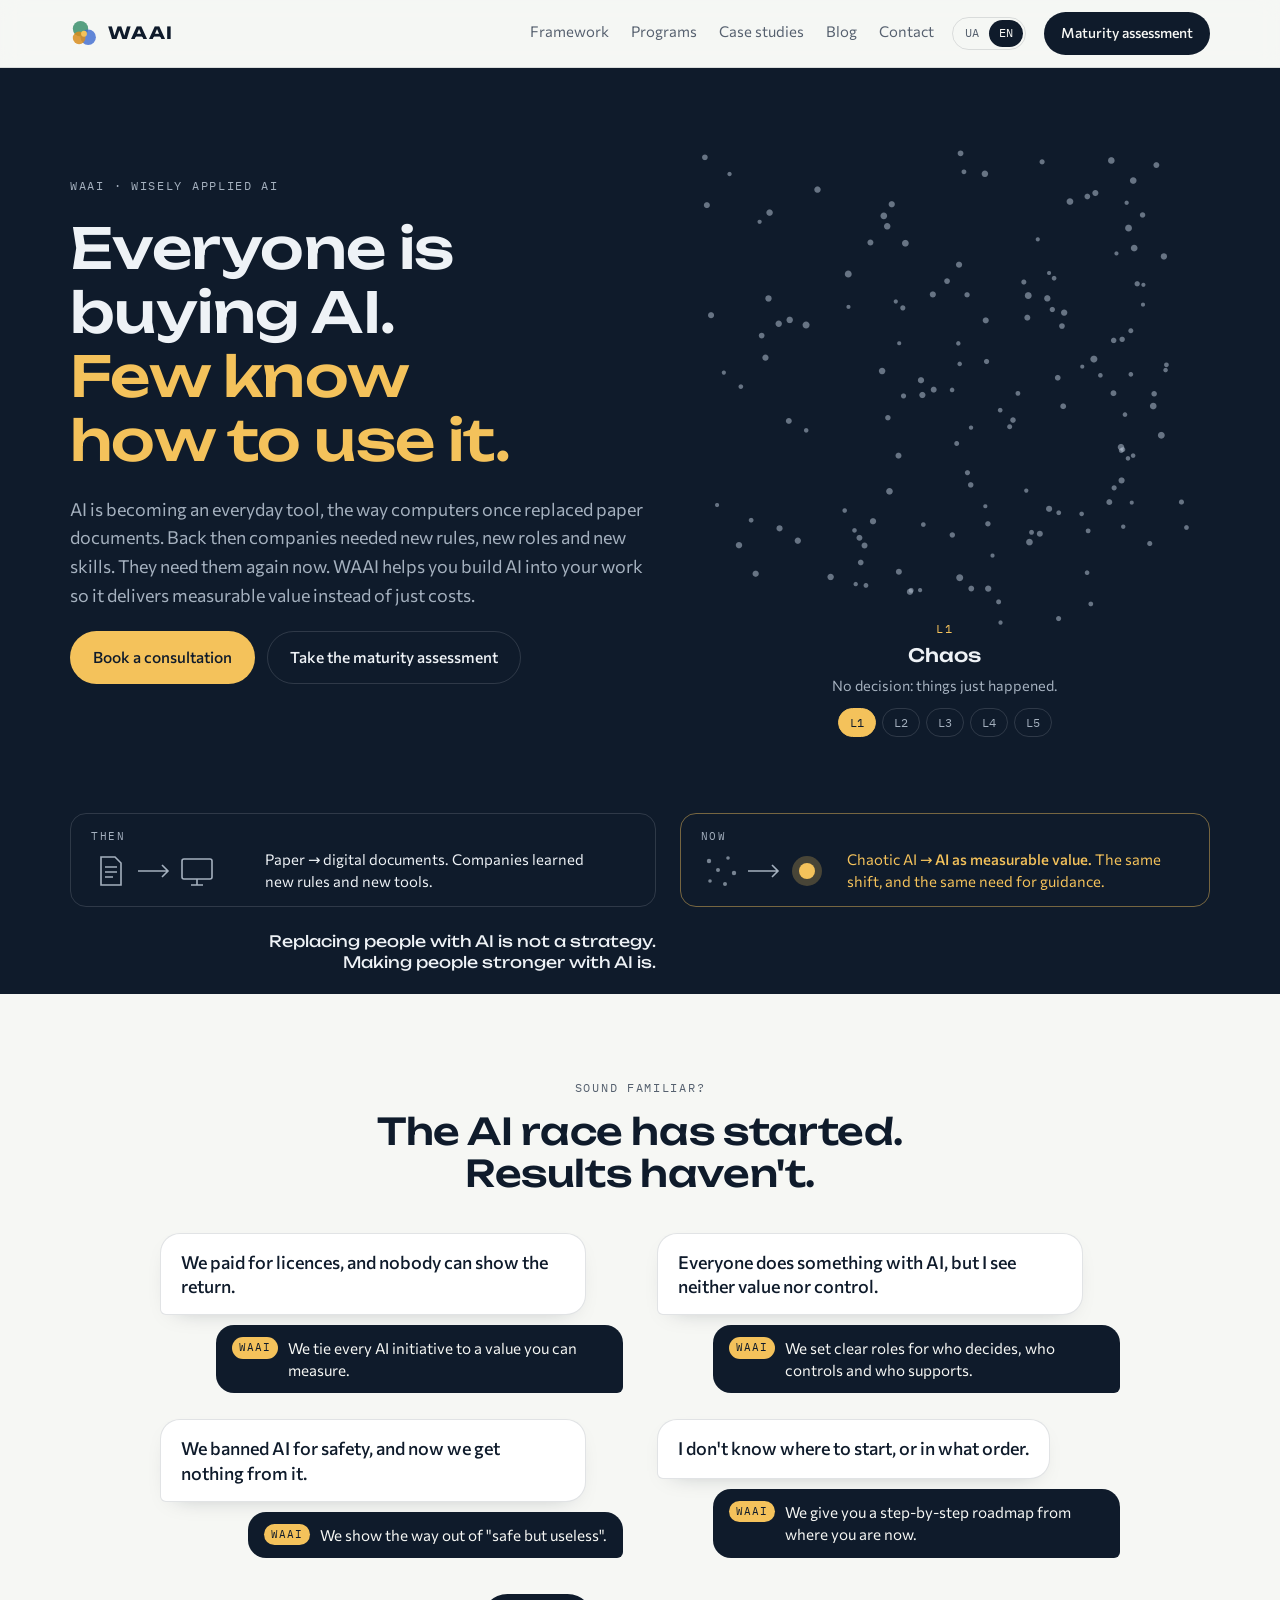
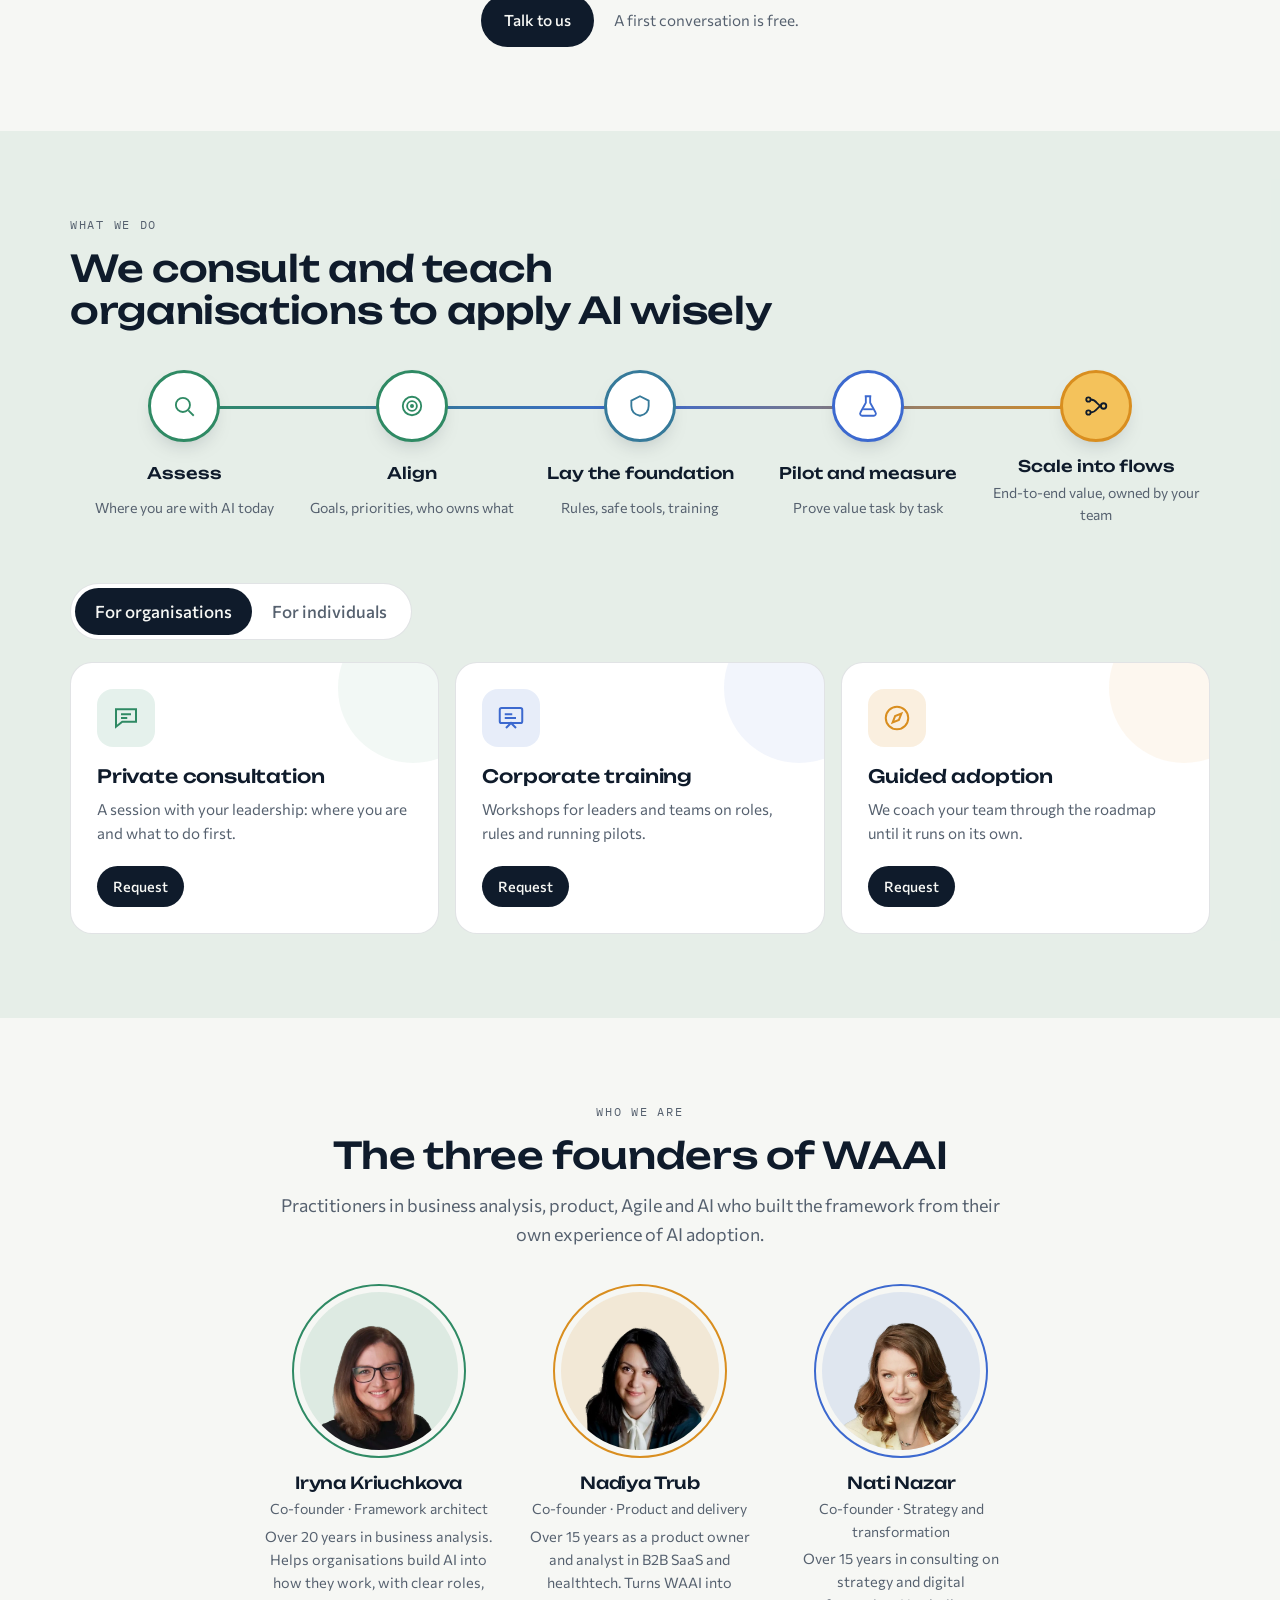
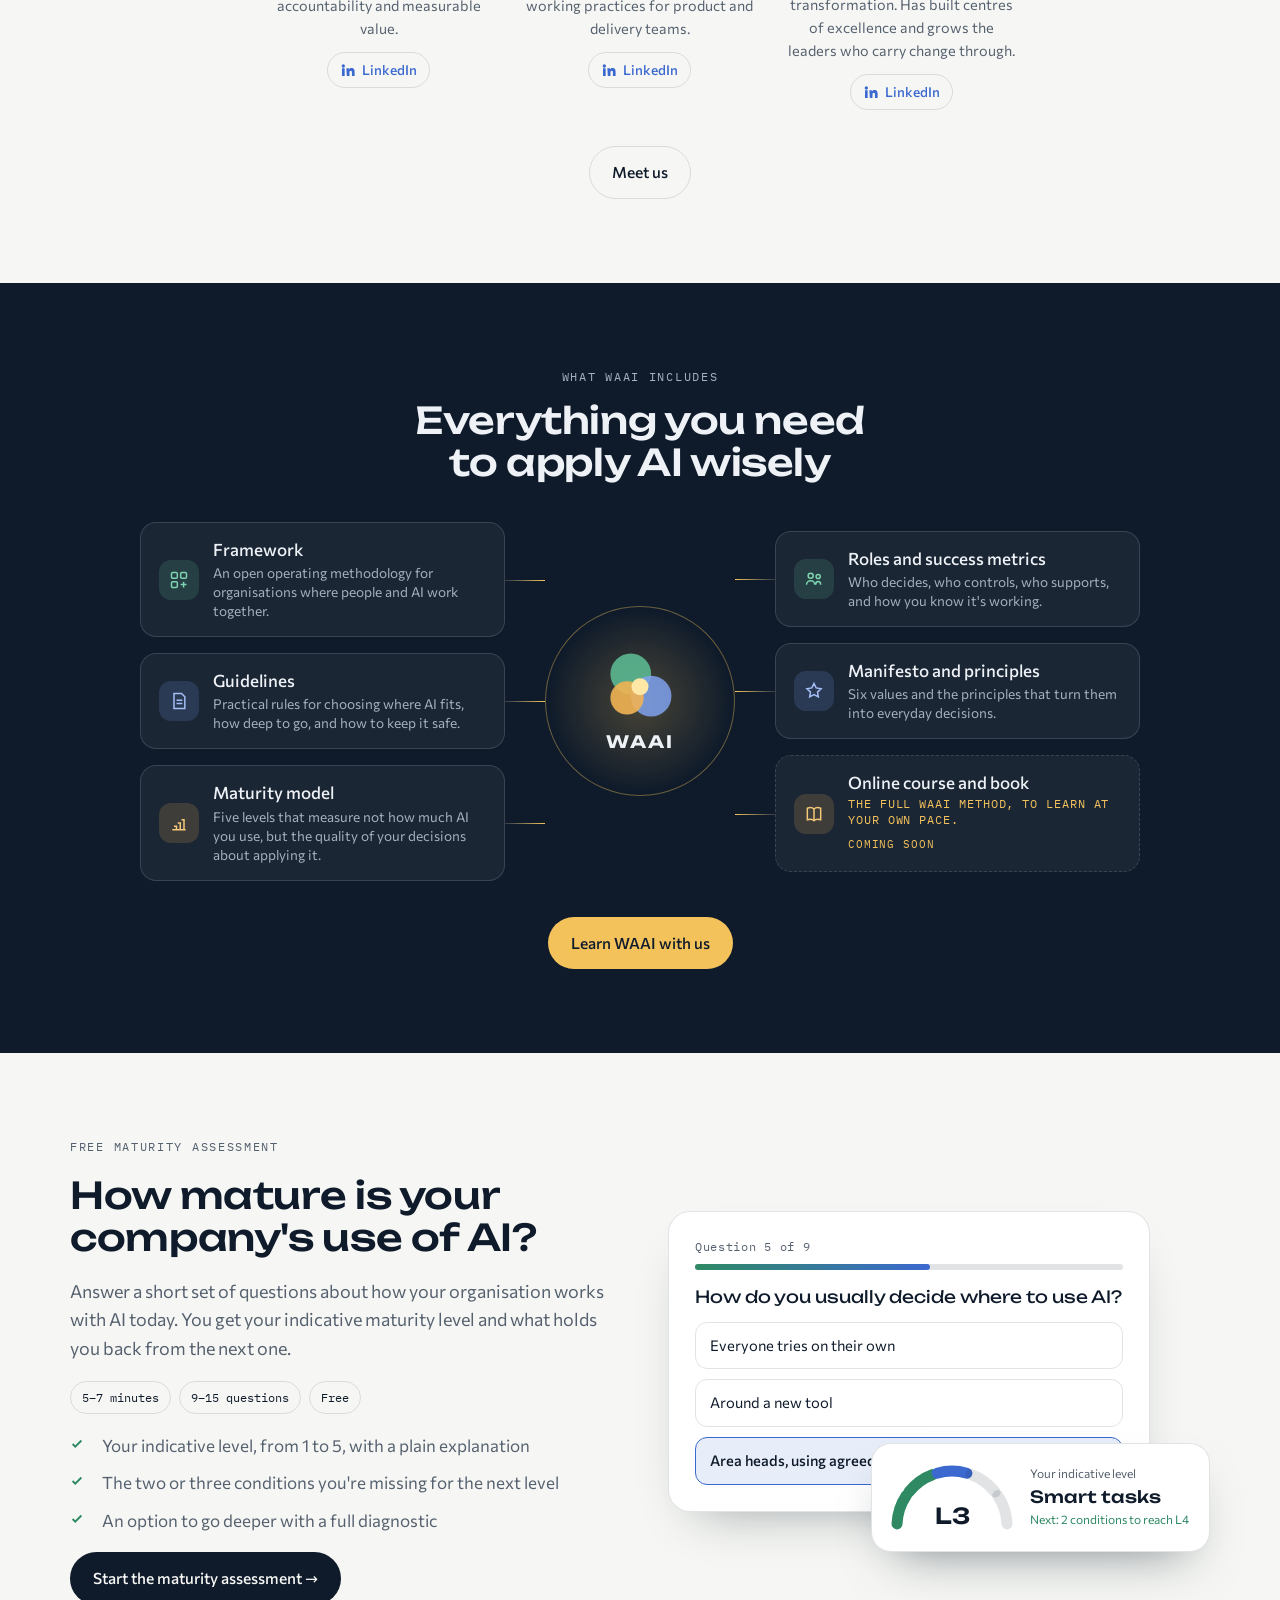
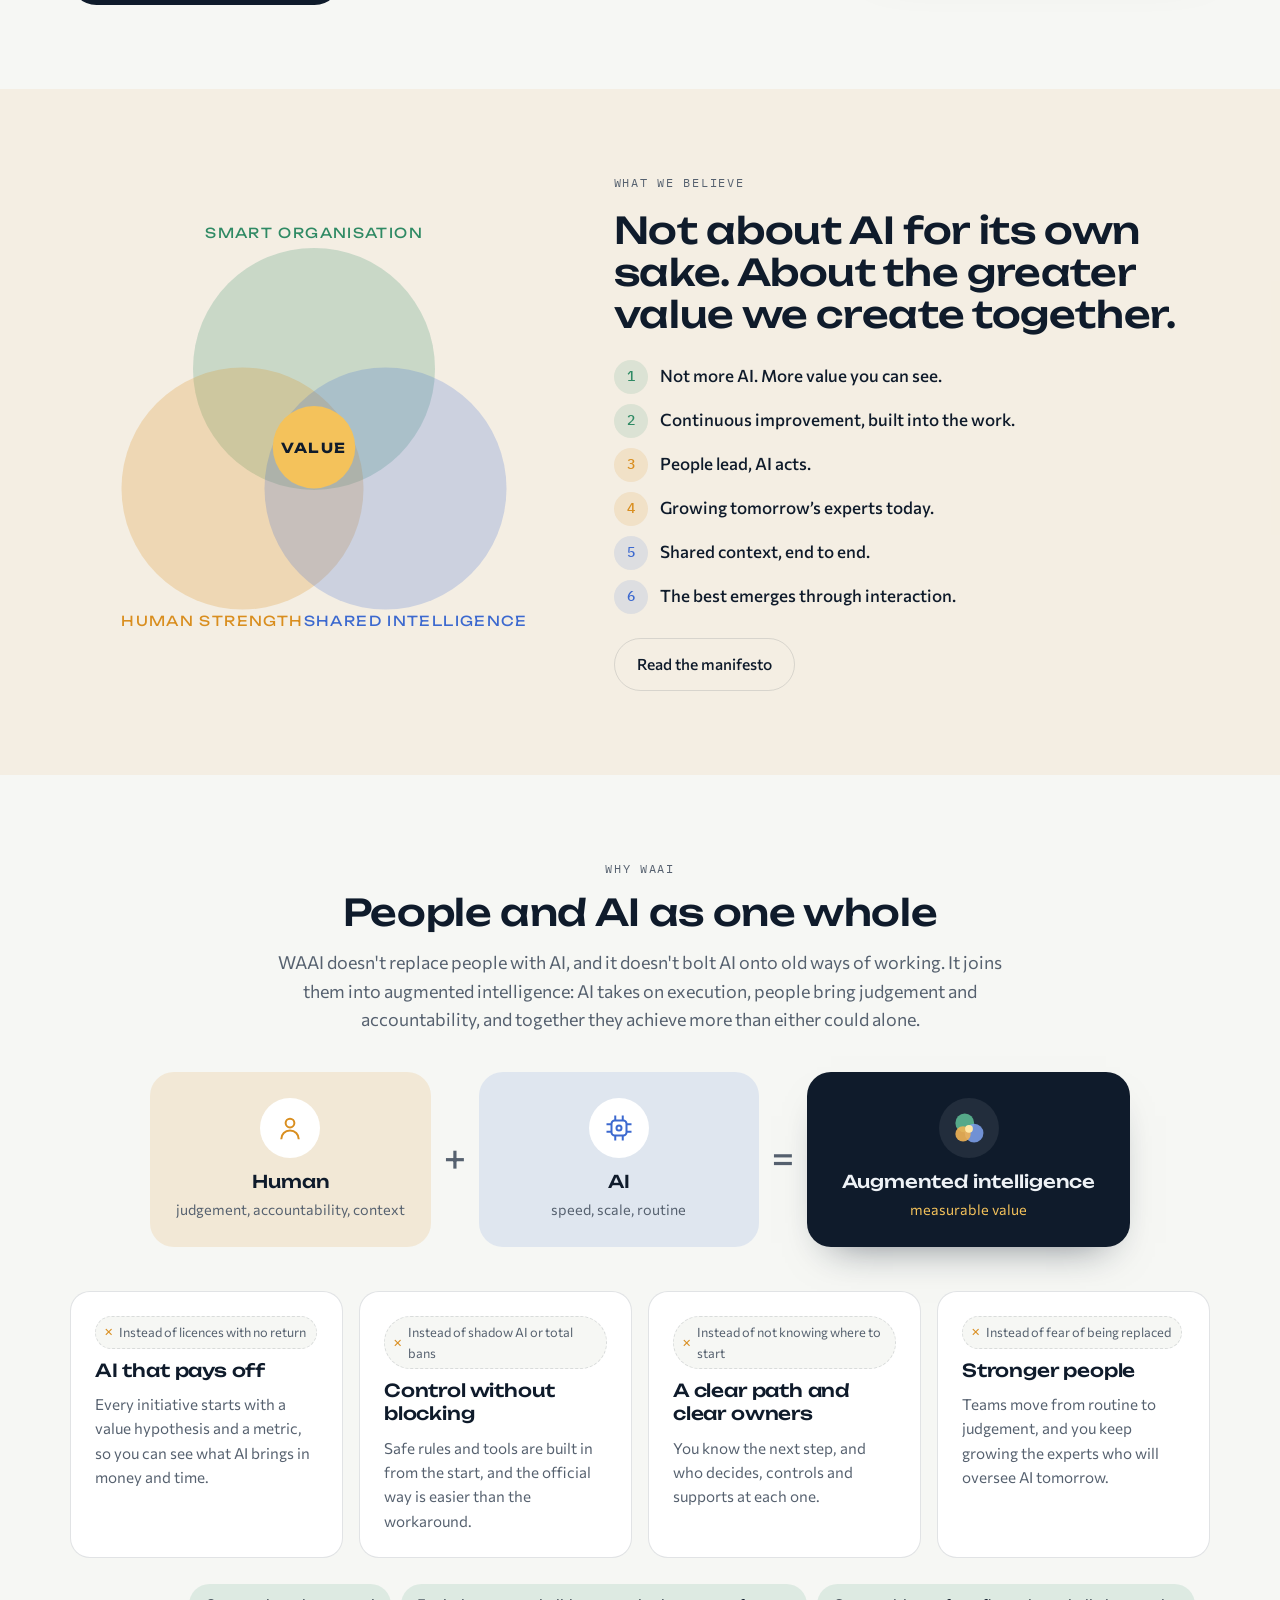
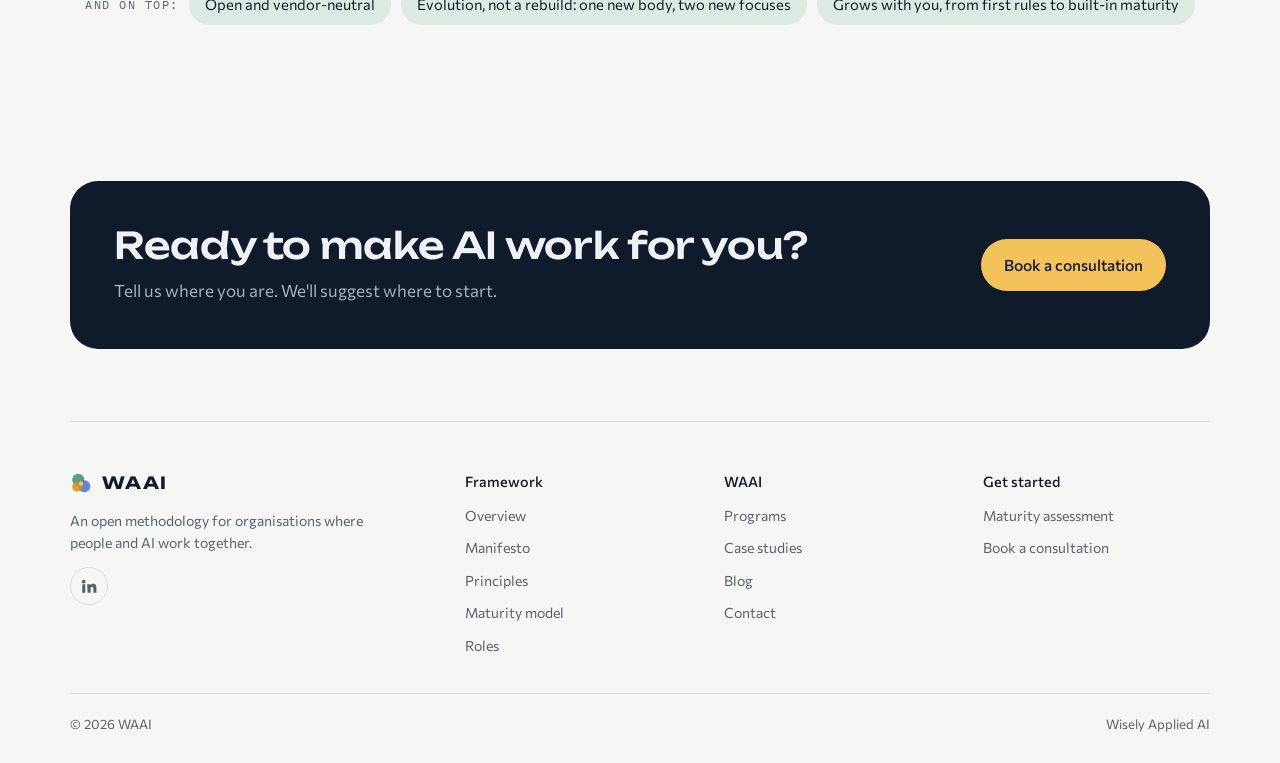
==== index.html @ 9a0d3363 "Add WAAI website, contact form and Hetzner FTPS deploy Co-Authored-By: Claude Opus 5.5 <noreply@anth" ====
<!doctype html>
<html lang="en">
<head>
<meta charset="utf-8">
<meta name="viewport" content="width=device-width,initial-scale=1,viewport-fit=cover">
<title>WAAI · Wisely Applied AI</title>
<meta name="description" content="WAAI (Wisely Applied AI) is an open methodology for organisations where people and AI work together: consulting, training and a maturity assessment.">
<meta property="og:title" content="WAAI · Wisely Applied AI">
<meta property="og:description" content="An open methodology for organisations where people and AI work together.">
<meta property="og:type" content="website">
<meta property="og:url" content="https://wisely-applied-ai.com/">
<link rel="canonical" href="https://wisely-applied-ai.com/">
<link rel="icon" href="assets/img/favicon.svg" type="image/svg+xml">
<link rel="preconnect" href="https://fonts.googleapis.com">
<link rel="preconnect" href="https://fonts.gstatic.com" crossorigin>
<link rel="stylesheet" href="https://fonts.googleapis.com/css2?family=Unbounded:wght@400;500;700&family=Commissioner:wght@300;400;500;600&family=IBM+Plex+Mono:wght@400;500&display=swap">
<link rel="stylesheet" href="assets/css/site.css">
</head>
<body>
<header class="nav">
  <div class="wrap">
    <a class="brand" href="#home" aria-label="WAAI home">
      <svg width="28" height="28" viewBox="0 0 40 40" aria-hidden="true"><circle cx="15" cy="14" r="11" fill="var(--green)" opacity=".8"/><circle cx="26" cy="26" r="11" fill="var(--blue)" opacity=".8"/><circle cx="13" cy="27" r="9" fill="var(--amber)" opacity=".85"/><circle cx="20" cy="21" r="4.2" fill="var(--core)"/></svg>
      WAAI
    </a>
    <nav class="menu" id="menu" aria-label="Main">
      <a href="#framework" data-nav="framework" data-i="mFramework">Framework</a>
      <a href="#programs" data-nav="programs" data-i="mPrograms">Programs</a>
      <a href="#cases" data-nav="cases" data-i="mCases">Case studies</a>
      <a href="#blog" data-nav="blog" data-i="mBlog">Blog</a>
      <a href="#contact" data-nav="contact" data-i="mContact">Contact</a>
    </nav>
    <div class="lang" role="group" aria-label="Language">
      <button type="button" id="lang-uk" aria-pressed="false">UA</button>
      <button type="button" id="lang-en" aria-pressed="true">EN</button>
    </div>
    <a class="btn btn-primary navcta js-assess" href="#contact" data-i="navAssess">Maturity assessment</a>
    <button class="burger" id="burger" type="button" aria-label="Menu" aria-expanded="false" aria-controls="menu"><svg width="20" height="20" viewBox="0 0 20 20" fill="none" stroke="currentColor" stroke-width="1.8" aria-hidden="true"><path d="M3 6h14M3 10h14M3 14h14"/></svg></button>
  </div>
</header>

<!-- ================= HOME ================= -->
<div class="page on" data-page="home">
  <!-- HERO -->
  <div class="hero">
    <div class="wrap">
      <div class="hero-copy">
        <span class="eyebrow" data-i="heroEyebrow">WAAI · Wisely Applied AI</span>
        <h1 data-i="heroTitle">Everyone is buying AI. <em>Few know how to use it.</em></h1>
        <p class="lede" data-i="heroLede">AI is becoming an everyday tool, the way computers once replaced paper documents. Back then companies needed new rules, new roles and new skills. They need them again now. WAAI helps you build AI into your work so it delivers measurable value instead of just costs.</p>
        <div class="hero-ctas">
          <a class="btn btn-amber" href="#contact" data-i="ctaConsult">Book a consultation</a>
          <a class="btn btn-ghost-dark js-assess" href="#contact" data-i="ctaAssess">Take the maturity assessment</a>
        </div>
      </div>
      <div class="cover">
        <canvas id="cover" width="1040" height="1040" aria-hidden="true"></canvas>
        <div class="stage" aria-live="polite"><span class="sl" id="stage-lv">L1</span><b id="stage-nm">Chaos</b><small id="stage-cap">No decision: things just happened.</small></div>
        <div class="stages" id="stages" role="group" aria-label="Maturity levels"><button type="button" class="on">L1</button><button type="button">L2</button><button type="button">L3</button><button type="button">L4</button><button type="button">L5</button></div>
      </div>
    </div>
    <div class="wrap shift">
      <div class="shift-card">
        <span class="t" data-i="eraThenT">Then</span>
        <div class="shift-vis" aria-hidden="true">
          <svg width="40" height="40" viewBox="0 0 40 40" fill="none" stroke="currentColor" stroke-width="1.6"><path d="M10 6h14l6 6v22H10z"/><path d="M14 16h12M14 21h12M14 26h8"/></svg>
          <svg class="arr" width="34" height="14" viewBox="0 0 34 14" fill="none" stroke="currentColor" stroke-width="1.6"><path d="M1 7h30M25 1l6 6-6 6"/></svg>
          <svg width="40" height="40" viewBox="0 0 40 40" fill="none" stroke="currentColor" stroke-width="1.6"><rect x="5" y="8" width="30" height="20" rx="2"/><path d="M14 34h12M20 28v6"/></svg>
        </div>
        <span class="v" data-i="eraThen">Paper → digital documents. Companies learned new rules and new tools.</span>
      </div>
      <div class="shift-card now">
        <span class="t" data-i="eraNowT">Now</span>
        <div class="shift-vis" aria-hidden="true">
          <svg width="40" height="40" viewBox="0 0 40 40"><g fill="currentColor" opacity=".7"><circle cx="8" cy="10" r="2.2"/><circle cx="27" cy="7" r="1.8"/><circle cx="17" cy="19" r="2"/><circle cx="33" cy="22" r="2.2"/><circle cx="9" cy="30" r="1.8"/><circle cx="24" cy="33" r="2"/></g></svg>
          <svg class="arr" width="34" height="14" viewBox="0 0 34 14" fill="none" stroke="currentColor" stroke-width="1.6"><path d="M1 7h30M25 1l6 6-6 6"/></svg>
          <svg width="40" height="40" viewBox="0 0 40 40"><circle cx="20" cy="20" r="15" fill="var(--core)" opacity=".25"/><circle cx="20" cy="20" r="8" fill="var(--core)"/></svg>
        </div>
        <span class="v" data-i="eraNow">Chaotic AI → <b>AI as measurable value.</b> The same shift, and the same need for guidance.</span>
      </div>
      <p class="stance2" data-i="heroStance">Replacing people with AI is not a strategy. Making people stronger with AI is.</p>
    </div>
  </div>

  <!-- PROBLEMS: chat-style -->
  <section class="sx">
    <div class="wrap">
      <div class="sec-head center">
        <span class="eyebrow" data-i="probEyebrow">Sound familiar?</span>
        <h2 data-i="probTitle">The AI race has started. Results haven't.</h2>
      </div>
      <div class="chat">
        <div class="pair"><p class="bub" data-i="pain1">We paid for licences, and nobody can show the return.</p><p class="ans"><span class="who">WAAI</span><span data-i="pain1a">We tie every AI initiative to a value you can measure.</span></p></div>
        <div class="pair"><p class="bub" data-i="pain2">Everyone does something with AI, but I see neither value nor control.</p><p class="ans"><span class="who">WAAI</span><span data-i="pain2a">We set clear roles for who decides, who controls and who supports.</span></p></div>
        <div class="pair"><p class="bub" data-i="pain3">We banned AI for safety, and now we get nothing from it.</p><p class="ans"><span class="who">WAAI</span><span data-i="pain3a">We show the way out of "safe but useless".</span></p></div>
        <div class="pair"><p class="bub" data-i="pain4">I don't know where to start, or in what order.</p><p class="ans"><span class="who">WAAI</span><span data-i="pain4a">We give you a step-by-step roadmap from where you are now.</span></p></div>
      </div>
      <div class="cta-row center"><a class="btn btn-primary" href="#contact" data-i="ctaTalk">Talk to us</a><span class="note" data-i="ctaTalkNote">A first conversation is free.</span></div>
    </div>
  </section>

  <!-- WHAT WE DO: roadmap + packages -->
  <section class="sx tint">
    <div class="wrap">
      <div class="sec-head">
        <span class="eyebrow" data-i="whatEyebrow">What we do</span>
        <h2 data-i="whatTitle">We consult and teach organisations to apply AI wisely</h2>
      </div>
      <ol class="journey">
        <li><span class="node"><svg width="26" height="26" viewBox="0 0 24 24" fill="none" stroke="currentColor" stroke-width="1.7"><circle cx="11" cy="11" r="6.5"/><path d="M16 16l5 5"/></svg></span><b data-i="r1">Assess</b><span data-i="r1d">Where you are with AI today</span></li>
        <li><span class="node"><svg width="26" height="26" viewBox="0 0 24 24" fill="none" stroke="currentColor" stroke-width="1.7"><circle cx="12" cy="12" r="8.5"/><circle cx="12" cy="12" r="4.5"/><circle cx="12" cy="12" r="1" fill="currentColor"/></svg></span><b data-i="r2">Align</b><span data-i="r2d">Goals, priorities, who owns what</span></li>
        <li><span class="node"><svg width="26" height="26" viewBox="0 0 24 24" fill="none" stroke="currentColor" stroke-width="1.7"><path d="M12 3l8 4v5c0 5-3.5 8-8 9-4.5-1-8-4-8-9V7z"/></svg></span><b data-i="r3">Lay the foundation</b><span data-i="r3d">Rules, safe tools, training</span></li>
        <li><span class="node"><svg width="26" height="26" viewBox="0 0 24 24" fill="none" stroke="currentColor" stroke-width="1.7"><path d="M9 3h6M10 3v6l-5 9a2 2 0 0 0 2 3h10a2 2 0 0 0 2-3l-5-9V3"/><path d="M7.5 15h9"/></svg></span><b data-i="r4">Pilot and measure</b><span data-i="r4d">Prove value task by task</span></li>
        <li><span class="node last"><svg width="26" height="26" viewBox="0 0 24 24" fill="none" stroke="currentColor" stroke-width="1.7"><circle cx="5" cy="6" r="2"/><circle cx="5" cy="18" r="2"/><circle cx="19" cy="12" r="2.5"/><path d="M7 6c6 0 6 6 10 6M7 18c6 0 6-6 10-6"/></svg></span><b data-i="r5">Scale into flows</b><span data-i="r5d">End-to-end value, owned by your team</span></li>
      </ol>

      <div class="tabs" role="tablist" aria-label="Offers">
        <button type="button" role="tab" id="tab-org" aria-selected="true" aria-controls="pane-org" data-i="pkOrg">For organisations</button>
        <button type="button" role="tab" id="tab-ind" aria-selected="false" aria-controls="pane-ind" data-i="pkInd">For individuals</button>
      </div>
      <div class="offers" id="pane-org" role="tabpanel" aria-labelledby="tab-org">
        <div class="offer-card g"><span class="oi"><svg width="30" height="30" viewBox="0 0 24 24" fill="none" stroke="currentColor" stroke-width="1.6"><path d="M4 5h16v10H9l-5 4z"/><path d="M8 9h8M8 12h5"/></svg></span><h3 data-i="pk1">Private consultation</h3><p data-i="pk1d">A session with your leadership: where you are and what to do first.</p><a class="go" href="#contact" data-i="pkReq">Request</a></div>
        <div class="offer-card b"><span class="oi"><svg width="30" height="30" viewBox="0 0 24 24" fill="none" stroke="currentColor" stroke-width="1.6"><rect x="3" y="4" width="18" height="12" rx="1.5"/><path d="M8 20l4-4 4 4M7 9h6M7 12h9"/></svg></span><h3 data-i="pk2">Corporate training</h3><p data-i="pk2d">Workshops for leaders and teams on roles, rules and running pilots.</p><a class="go" href="#contact" data-i="pkReq">Request</a></div>
        <div class="offer-card a"><span class="oi"><svg width="30" height="30" viewBox="0 0 24 24" fill="none" stroke="currentColor" stroke-width="1.6"><circle cx="12" cy="12" r="9"/><path d="M15.5 8.5l-2 5-5 2 2-5z"/></svg></span><h3 data-i="pk3">Guided adoption</h3><p data-i="pk3d">We coach your team through the roadmap until it runs on its own.</p><a class="go" href="#contact" data-i="pkReq">Request</a></div>
      </div>
      <div class="offers" id="pane-ind" role="tabpanel" aria-labelledby="tab-ind" hidden>
        <div class="offer-card b soon"><span class="oi"><svg width="30" height="30" viewBox="0 0 24 24" fill="none" stroke="currentColor" stroke-width="1.6"><rect x="3" y="5" width="18" height="12" rx="1.5"/><path d="M10 8.5v5l4.5-2.5z" fill="currentColor"/><path d="M8 21h8"/></svg></span><h3 data-i="pk4">Webinars</h3><p data-i="pk4d">Open sessions introducing WAAI and how to apply it.</p><span class="soon-tag" data-i="soon">Coming soon</span></div>
        <div class="offer-card g soon"><span class="oi"><svg width="30" height="30" viewBox="0 0 24 24" fill="none" stroke="currentColor" stroke-width="1.6"><path d="M2 9l10-5 10 5-10 5z"/><path d="M6 11v5c3 2.5 9 2.5 12 0v-5M22 9v6"/></svg></span><h3 data-i="pk5">Practitioner training</h3><p data-i="pk5d">For business analysts, product owners, Agile coaches and AI leads.</p><span class="soon-tag" data-i="soon">Coming soon</span></div>
        <div class="offer-card a soon"><span class="oi"><svg width="30" height="30" viewBox="0 0 24 24" fill="none" stroke="currentColor" stroke-width="1.6"><circle cx="12" cy="9" r="6"/><path d="M8.5 14l-1.5 7 5-3 5 3-1.5-7"/></svg></span><h3 data-i="pk6">Certification</h3><p data-i="pk6d">Become a certified WAAI practitioner.</p><span class="soon-tag" data-i="soon">Coming soon</span></div>
      </div>
    </div>
  </section>

  <!-- TEAM -->
  <section class="sx">
    <div class="wrap">
      <div class="sec-head center">
        <span class="eyebrow" data-i="teamEyebrow">Who we are</span>
        <h2 data-i="teamTitle">The three founders of WAAI</h2>
        <p class="lede" data-i="teamLede">Practitioners in business analysis, product, Agile and AI who built the framework from their own experience of AI adoption.</p>
      </div>
      <div class="crew">
        <div class="mate g"><div class="ph"><img src="assets/img/team/iryna-kriuchkova.webp" alt="Iryna Kriuchkova" loading="lazy" width="560" height="560"></div><h3 data-i="tm1">Iryna Kriuchkova</h3><span data-i="tm1r">Co-founder · Framework architect</span><p class="bio" data-i="tm1b">Over 20 years in business analysis. Helps organisations build AI into how they work, with clear roles, accountability and measurable value.</p><a class="li" href="https://www.linkedin.com/in/irynakriuchkova" target="_blank" rel="noopener" aria-label="Iryna Kriuchkova on LinkedIn"><svg width="16" height="16" viewBox="0 0 24 24" fill="currentColor" aria-hidden="true"><path d="M4.98 3.5a2.5 2.5 0 1 1 0 5 2.5 2.5 0 0 1 0-5zM3 9.5h4V21H3zM9.5 9.5h3.8v1.6h.06c.53-1 1.83-2.06 3.77-2.06 4.03 0 4.77 2.65 4.77 6.1V21h-4v-5.1c0-1.22-.02-2.8-1.7-2.8-1.71 0-1.97 1.33-1.97 2.7V21h-4z"/></svg>LinkedIn</a></div>
        <div class="mate a"><div class="ph"><img src="assets/img/team/nadiya-trub.webp" alt="Nadiya Trub" loading="lazy" width="560" height="560"></div><h3 data-i="tm2">Nadiya Trub</h3><span data-i="tm2r">Co-founder · Product and delivery</span><p class="bio" data-i="tm2b">Over 15 years as a product owner and analyst in B2B SaaS and healthtech. Turns WAAI into working practices for product and delivery teams.</p><a class="li" href="https://www.linkedin.com/in/nadiyatrub" target="_blank" rel="noopener" aria-label="Nadiya Trub on LinkedIn"><svg width="16" height="16" viewBox="0 0 24 24" fill="currentColor" aria-hidden="true"><path d="M4.98 3.5a2.5 2.5 0 1 1 0 5 2.5 2.5 0 0 1 0-5zM3 9.5h4V21H3zM9.5 9.5h3.8v1.6h.06c.53-1 1.83-2.06 3.77-2.06 4.03 0 4.77 2.65 4.77 6.1V21h-4v-5.1c0-1.22-.02-2.8-1.7-2.8-1.71 0-1.97 1.33-1.97 2.7V21h-4z"/></svg>LinkedIn</a></div>
        <div class="mate b"><div class="ph"><img src="assets/img/team/nati-nazar.webp" alt="Nati Nazar" loading="lazy" width="560" height="560"></div><h3 data-i="tm3">Nati Nazar</h3><span data-i="tm3r">Co-founder · Strategy and transformation</span><p class="bio" data-i="tm3b">Over 15 years in consulting on strategy and digital transformation. Has built centres of excellence and grows the leaders who carry change through.</p><a class="li" href="https://www.linkedin.com/in/natinazar" target="_blank" rel="noopener" aria-label="Nati Nazar on LinkedIn"><svg width="16" height="16" viewBox="0 0 24 24" fill="currentColor" aria-hidden="true"><path d="M4.98 3.5a2.5 2.5 0 1 1 0 5 2.5 2.5 0 0 1 0-5zM3 9.5h4V21H3zM9.5 9.5h3.8v1.6h.06c.53-1 1.83-2.06 3.77-2.06 4.03 0 4.77 2.65 4.77 6.1V21h-4v-5.1c0-1.22-.02-2.8-1.7-2.8-1.71 0-1.97 1.33-1.97 2.7V21h-4z"/></svg>LinkedIn</a></div>
      </div>
      <div class="cta-row center"><a class="btn btn-ghost" href="#contact" data-i="ctaMeet">Meet us</a></div>
    </div>
  </section>

  <!-- COMPONENTS: hub diagram on dark -->
  <section class="sx dark">
    <div class="wrap">
      <div class="sec-head center">
        <span class="eyebrow" data-i="compEyebrow">What WAAI includes</span>
        <h2 data-i="compTitle">Everything you need to apply AI wisely</h2>
      </div>
      <div class="hub">
        <div class="side l">
          <a class="node2" href="#framework"><span class="ni g"><svg width="20" height="20" viewBox="0 0 24 24" fill="none" stroke="currentColor" stroke-width="1.8"><rect x="3" y="3" width="7" height="7" rx="1.5"/><rect x="14" y="3" width="7" height="7" rx="1.5"/><rect x="3" y="14" width="7" height="7" rx="1.5"/><path d="M14 17.5h7M17.5 14v7"/></svg></span><span><b data-i="cp1">Framework</b><small data-i="cp1d">An open operating methodology for organisations where people and AI work together.</small></span></a>
          <a class="node2" href="#framework"><span class="ni b"><svg width="20" height="20" viewBox="0 0 24 24" fill="none" stroke="currentColor" stroke-width="1.8"><path d="M6 3h9l4 4v14H6z"/><path d="M9 11h7M9 15h7"/></svg></span><span><b data-i="cp2">Guidelines</b><small data-i="cp2d">Practical rules for choosing where AI fits, how deep to go, and how to keep it safe.</small></span></a>
          <a class="node2" href="#maturity"><span class="ni a"><svg width="20" height="20" viewBox="0 0 24 24" fill="none" stroke="currentColor" stroke-width="1.8"><path d="M4 20h16M6 16h3v4M10.5 12h3v8M15 8h3v12"/></svg></span><span><b data-i="cp3">Maturity model</b><small data-i="cp3d">Five levels that measure not how much AI you use, but the quality of your decisions about applying it.</small></span></a>
        </div>
        <div class="core" aria-hidden="true"><svg width="74" height="74" viewBox="0 0 40 40"><circle cx="15" cy="14" r="11" fill="#5FC097" opacity=".85"/><circle cx="26" cy="26" r="11" fill="#7FA3EE" opacity=".85"/><circle cx="13" cy="27" r="9" fill="#F0B354" opacity=".9"/><circle cx="20" cy="21" r="4.6" fill="#FFE7A6"/></svg><span>WAAI</span></div>
        <div class="side r">
          <a class="node2" href="#roles"><span class="ni g"><svg width="20" height="20" viewBox="0 0 24 24" fill="none" stroke="currentColor" stroke-width="1.8"><circle cx="8" cy="8" r="3"/><circle cx="17" cy="9" r="2.5"/><path d="M3 19c0-3 2.5-5 5-5s5 2 5 5M14 19c0-2.4 1.4-4 3-4s3 1.6 3 4"/></svg></span><span><b data-i="cp4">Roles and success metrics</b><small data-i="cp4d">Who decides, who controls, who supports, and how you know it's working.</small></span></a>
          <a class="node2" href="#manifesto"><span class="ni b"><svg width="20" height="20" viewBox="0 0 24 24" fill="none" stroke="currentColor" stroke-width="1.8"><path d="M12 3l2.6 5.3 5.9.9-4.3 4.1 1 5.8L12 16.4 6.8 19.1l1-5.8-4.3-4.1 5.9-.9z"/></svg></span><span><b data-i="cp5">Manifesto and principles</b><small data-i="cp5d">Six values and the principles that turn them into everyday decisions.</small></span></a>
          <a class="node2 soon" href="#contact"><span class="ni a"><svg width="20" height="20" viewBox="0 0 24 24" fill="none" stroke="currentColor" stroke-width="1.8"><path d="M4 5c3-1 6-1 8 1 2-2 5-2 8-1v14c-3-1-6-1-8 1-2-2-5-2-8-1z"/><path d="M12 6v14"/></svg></span><span><b data-i="cp6">Online course and book</b><small data-i="hc6d">The full WAAI method, to learn at your own pace.</small><em class="soonmark" data-i="soon">Coming soon</em></span></a>
        </div>
      </div>
      <div class="cta-row center"><a class="btn btn-amber" href="#contact" data-i="ctaLearn">Learn WAAI with us</a></div>
    </div>
  </section>

  <!-- ASSESSMENT: product mock -->
  <section class="sx">
    <div class="wrap assess2">
      <div class="assess-copy">
        <span class="eyebrow" data-i="asEyebrow">Free maturity assessment</span>
        <h2 data-i="asTitle">How mature is your company's use of AI?</h2>
        <p class="lede" data-i="asLede">Answer a short set of questions about how your organisation works with AI today. You get your indicative maturity level and what holds you back from the next one.</p>
        <div class="facts"><span data-i="as1">5–7 minutes</span><span data-i="as2">9–15 questions</span><span data-i="as3">Free</span></div>
        <ul class="gets">
          <li><svg width="14" height="14" viewBox="0 0 16 16" fill="none" stroke="currentColor" stroke-width="2.2" aria-hidden="true"><path d="M3 8l3 3 7-7"/></svg><span data-i="ag1">Your indicative level, from 1 to 5, with a plain explanation</span></li>
          <li><svg width="14" height="14" viewBox="0 0 16 16" fill="none" stroke="currentColor" stroke-width="2.2" aria-hidden="true"><path d="M3 8l3 3 7-7"/></svg><span data-i="ag2">The two or three conditions you're missing for the next level</span></li>
          <li><svg width="14" height="14" viewBox="0 0 16 16" fill="none" stroke="currentColor" stroke-width="2.2" aria-hidden="true"><path d="M3 8l3 3 7-7"/></svg><span data-i="ag3">An option to go deeper with a full diagnostic</span></li>
        </ul>
        <div><a class="btn btn-primary js-assess" href="#contact" data-i="asStart">Start the maturity assessment →</a></div>
      </div>
      <div class="mock" aria-hidden="true">
        <div class="mock-q">
          <div class="prog"><span data-i="mProg">Question 5 of 9</span><i><b></b></i></div>
          <p class="mq" data-i="mQ">How do you usually decide where to use AI?</p>
          <span class="opt" data-i="mA">Everyone tries on their own</span>
          <span class="opt" data-i="mB">Around a new tool</span>
          <span class="opt on" data-i="mC">Area heads, using agreed criteria</span>
        </div>
        <div class="mock-r">
          <svg viewBox="0 0 120 68" width="132" height="75">
            <path d="M10.0 58.0 A50 50 0 0 1 18.4 32.3" stroke="var(--green)" stroke-width="10" fill="none" stroke-linecap="round"/>
            <path d="M20.8 29.0 A50 50 0 0 1 42.7 13.1" stroke="var(--green)" stroke-width="10" fill="none" stroke-linecap="round"/>
            <path d="M46.5 11.9 A50 50 0 0 1 73.5 11.9" stroke="var(--blue)" stroke-width="10" fill="none" stroke-linecap="round"/>
            <path d="M77.3 13.1 A50 50 0 0 1 99.2 29.0" stroke="var(--line)" stroke-width="10" fill="none" stroke-linecap="round"/>
            <path d="M101.6 32.3 A50 50 0 0 1 110.0 58.0" stroke="var(--line)" stroke-width="10" fill="none" stroke-linecap="round"/>
            <text x="60" y="58" text-anchor="middle" style="font:600 20px var(--f-display);fill:var(--ink)">L3</text>
          </svg>
          <div><small data-i="mRes">Your indicative level</small><b data-i="l3">Smart tasks</b><small class="nx" data-i="mNext">Next: 2 conditions to reach L4</small></div>
        </div>
      </div>
    </div>
  </section>

  <!-- VALUES: venn -->
  <section class="sx warm">
    <div class="wrap values2">
      <div class="venn" aria-hidden="true">
        <svg viewBox="0 -4 320 304" width="100%">
          <circle cx="160" cy="105" r="88" fill="var(--green)" opacity=".22"/>
          <circle cx="108" cy="192" r="88" fill="var(--amber)" opacity=".24"/>
          <circle cx="212" cy="192" r="88" fill="var(--blue)" opacity=".22"/>
          <circle cx="160" cy="162" r="30" fill="var(--core)"/>
          <text x="160" y="166" text-anchor="middle" class="vc" style="fill:#0F1B2B" data-i="svgValue">VALUE</text>
          <text x="160" y="10" text-anchor="middle" class="vt" style="fill:var(--green)" data-i="svgOrg">SMART ORGANISATION</text>
          <text x="86" y="292" text-anchor="middle" class="vt" style="fill:var(--amber)" data-i="svgHum">HUMAN STRENGTH</text>
          <text x="234" y="292" text-anchor="middle" class="vt" style="fill:var(--blue)" data-i="svgShr">SHARED INTELLIGENCE</text>
        </svg>
      </div>
      <div class="vlist">
        <span class="eyebrow" data-i="valEyebrow">What we believe</span>
        <h2 data-i="valTitle">Not about AI for its own sake. About the greater value we create together.</h2>
        <ol>
          <li class="g"><span>1</span><b data-i="v1">Not more AI. More value you can see.</b></li>
          <li class="g"><span>2</span><b data-i="v2">Continuous improvement, built into the work.</b></li>
          <li class="a"><span>3</span><b data-i="v3">People lead, AI acts.</b></li>
          <li class="a"><span>4</span><b data-i="v4">Growing tomorrow’s experts today.</b></li>
          <li class="b"><span>5</span><b data-i="v5">Shared context, end to end.</b></li>
          <li class="b"><span>6</span><b data-i="v6">The best emerges through interaction.</b></li>
        </ol>
        <div><a class="btn btn-ghost" href="#manifesto" data-i="ctaManifesto">Read the manifesto</a></div>
      </div>
    </div>
  </section>

  <!-- WHY -->
  <section class="sx why2">
    <div class="wrap">
      <div class="sec-head center">
        <span class="eyebrow" data-i="whyEyebrow">Why WAAI</span>
        <h2 data-i="wTitle">People and AI as one whole</h2>
        <p class="lede" data-i="wLede">WAAI doesn't replace people with AI, and it doesn't bolt AI onto old ways of working. It joins them into augmented intelligence: AI takes on execution, people bring judgement and accountability, and together they achieve more than either could alone.</p>
      </div>
      <div class="eq" aria-label="Human plus AI equals augmented intelligence">
        <div class="eqc hum"><span class="eqi"><svg width="30" height="30" viewBox="0 0 24 24" fill="none" stroke="currentColor" stroke-width="1.6" aria-hidden="true"><circle cx="12" cy="8" r="3.5"/><path d="M5 21c0-4 3-7 7-7s7 3 7 7"/></svg></span><b data-i="wHum">Human</b><small data-i="wHumD">judgement, accountability, context</small></div>
        <span class="op" aria-hidden="true">+</span>
        <div class="eqc ai"><span class="eqi"><svg width="30" height="30" viewBox="0 0 24 24" fill="none" stroke="currentColor" stroke-width="1.6" aria-hidden="true"><rect x="6" y="6" width="12" height="12" rx="2.5"/><path d="M9 2v4M15 2v4M9 18v4M15 18v4M2 9h4M2 15h4M18 9h4M18 15h4"/><circle cx="12" cy="12" r="2"/></svg></span><b data-i="wAi">AI</b><small data-i="wAiD">speed, scale, routine</small></div>
        <span class="op" aria-hidden="true">=</span>
        <div class="eqc res"><span class="eqi"><svg width="34" height="34" viewBox="0 0 40 40" aria-hidden="true"><circle cx="15" cy="14" r="11" fill="#5FC097" opacity=".85"/><circle cx="26" cy="26" r="11" fill="#7FA3EE" opacity=".85"/><circle cx="13" cy="27" r="9" fill="#F0B354" opacity=".9"/><circle cx="20" cy="21" r="4.6" fill="#FFE7A6"/></svg></span><b data-i="wRes">Augmented intelligence</b><small data-i="wResD">measurable value</small></div>
      </div>
      <div class="outs">
        <div class="out"><span class="inst" data-i="wI1">Instead of licences with no return</span><h3 data-i="wO1">AI that pays off</h3><p data-i="wO1d">Every initiative starts with a value hypothesis and a metric, so you can see what AI brings in money and time.</p></div>
        <div class="out"><span class="inst" data-i="wI2">Instead of shadow AI or total bans</span><h3 data-i="wO2">Control without blocking</h3><p data-i="wO2d">Safe rules and tools are built in from the start, and the official way is easier than the workaround.</p></div>
        <div class="out"><span class="inst" data-i="wI3">Instead of not knowing where to start</span><h3 data-i="wO3">A clear path and clear owners</h3><p data-i="wO3d">You know the next step, and who decides, controls and supports at each one.</p></div>
        <div class="out"><span class="inst" data-i="wI4">Instead of fear of being replaced</span><h3 data-i="wO4">Stronger people</h3><p data-i="wO4d">Teams move from routine to judgement, and you keep growing the experts who will oversee AI tomorrow.</p></div>
      </div>
      <div class="plus">
        <span class="plus-l" data-i="wPlus">And on top:</span>
        <span class="chip" data-i="wP1">Open and vendor-neutral</span>
        <span class="chip" data-i="wP2">Evolution, not a rebuild: one new body, two new focuses</span>
        <span class="chip" data-i="wP3">Grows with you, from first rules to built-in maturity</span>
      </div>
    </div>
  </section>

  <div class="wrap">
    <div class="band">
      <div><h2 data-i="bandTitle">Ready to make AI work for you?</h2><p data-i="bandText">Tell us where you are. We'll suggest where to start.</p></div>
      <a class="btn btn-amber" href="#contact" data-i="ctaConsult">Book a consultation</a>
    </div>
  </div>
</div>

<!-- ================= FRAMEWORK PAGES ================= -->
<template id="fw-subnav">
  <nav class="subnav" aria-label="Framework">
    <a href="#framework" data-sub="framework" data-i="sOverview">Overview</a>
    <a href="#manifesto" data-sub="manifesto" data-i="sManifesto">Manifesto</a>
    <a href="#principles" data-sub="principles" data-i="sPrinciples">Principles</a>
    <a href="#maturity" data-sub="maturity" data-i="sMaturity">Maturity model</a>
    <a href="#roles" data-sub="roles" data-i="sRoles">Roles</a>
  </nav>
</template>

<div class="page" data-page="framework"><main class="wrap">
  <div class="phead"><div class="fwnav"></div><span class="eyebrow" data-i="mFramework">Framework</span><h1 data-i="fwTitle">The WAAI framework</h1><p class="lede" data-i="fwLede">WAAI (Wisely Applied AI) is an open methodology for organisations where people and AI work together. It answers three questions: where does AI belong, how deep should it go, and who is responsible?</p></div>
  <div class="comps pbottom">
    <a class="comp" href="#manifesto"><h3 data-i="sManifesto">Manifesto</h3><p data-i="fw1">Six values in three blocks: smart organisation, human strength, shared intelligence.</p><span class="more" data-i="more">Learn more →</span></a>
    <a class="comp" href="#principles"><h3 data-i="sPrinciples">Principles</h3><p data-i="fw2">Twelve principles that turn the values into everyday decisions.</p><span class="more" data-i="more">Learn more →</span></a>
    <a class="comp" href="#maturity"><h3 data-i="sMaturity">Maturity model</h3><p data-i="fw3">Five levels, from chaos to built-in maturity.</p><span class="more" data-i="more">Learn more →</span></a>
    <a class="comp" href="#roles"><h3 data-i="sRoles">Roles</h3><p data-i="fw4">Three centres of responsibility and their representatives in each team.</p><span class="more" data-i="more">Learn more →</span></a>
    <div class="comp soon"><span class="tag" data-i="soon">Coming soon</span><h3 data-i="fw5t">Guidelines and success metrics</h3><p data-i="fw5">Practical templates and metrics, available through our programs first.</p></div>
    <div class="comp soon"><span class="tag" data-i="soon">Coming soon</span><h3 data-i="cp6">Online course and book</h3><p data-i="fw6">The full method in one place.</p></div>
  </div>
</main></div>

<div class="page" data-page="manifesto"><main class="wrap">
  <div class="phead"><div class="fwnav"></div><span class="eyebrow" data-i="sManifesto">Manifesto</span><h1 data-i="manTitle">Manifesto for organisations that apply AI wisely</h1><p class="pre" data-i="manPre">Becoming an AI-optimal organisation means reaching results faster because you act smarter, not by chasing new technology without a goal or a measure. We evolve the organisation into a network of value flows where people and AI work together, and AI is applied exactly where and as far as it creates measurable value. While others chase the hype and then redo their work, we take the shorter path to real, measurable efficiency, without stopping the business for a single day.</p></div>
  <div class="vals3 full pbottom">
    <div class="vgrp org"><h3 data-i="bOrg">Smart organisation</h3><ol>
      <li><span class="n">01</span><span data-i="v1">Not more AI. More value you can see.</span><span class="d" data-i="v1d">The goal is not maximum AI or the most tools, but a measurable result: savings or revenue you can count and feel. AI is a tool for the organisation’s success, not an end in itself. Each task is automated exactly as far as value, risk, cost and the law justify. This discipline of fit is what makes us faster than those who automate everything.</span></li>
      <li><span class="n">02</span><span data-i="v2">Continuous improvement, built into the work.</span><span class="d" data-i="v2d">Change is not a one-off project but a built-in mode: the organisation keeps reviewing and improving its value chains without stopping daily work. The improvement cycle lives in the operating fabric itself, so change becomes the norm, not a shock. We build security, reliability and compliance into that change by design, before an incident, not after. And every cycle makes the organisation faster, cheaper and stronger.</span></li></ol></div>
    <div class="vgrp hum"><h3 data-i="bHum">Human strength</h3><ol>
      <li><span class="n">03</span><span data-i="v3">People lead, AI acts.</span><span class="d" data-i="v3d">People are neither victims of change nor the link left over after automation: they lead the transformation. People decide what to delegate to AI, set limits and controls, oversee its work and stay accountable for the result. We carry out change together with people, explain honestly what is changing and why, and help everyone find a role where their judgement matters most.</span></li>
      <li><span class="n">04</span><span data-i="v4">Growing tomorrow’s experts today.</span><span class="d" data-i="v4d">The biggest risk of automation is not lost jobs but a lost path by which masters grow: hand all entry-level work to agents, and tomorrow the organisation may have no specialists able to be accountable for AI. So we deliberately preserve and grow that source now, developing people towards judgement, evaluation and oversight of AI’s work rather than competing with it on execution.</span></li></ol></div>
    <div class="vgrp shr"><h3 data-i="bShr">Shared intelligence</h3><ol>
      <li><span class="n">05</span><span data-i="v5">Shared context, end to end.</span><span class="d" data-i="v5d">The value an organisation delivers reaches its recipient through the hands of many people, departments and agents. AI should help keep one context along the whole chain, so information is not lost or distorted at hand-offs. We work in a shared context instead of passing each other fragments, and that is what makes shared intelligence possible.</span></li>
      <li><span class="n">06</span><span data-i="v6">The best emerges through interaction.</span><span class="d" data-i="v6d">Shared intelligence is not only human + AI but also human + human. Trust, mentoring, hard conversations and joint decisions are born between people; AI amplifies this but does not replace it. The best decisions emerge where the synergy of people and agents gives more than the sum of its parts.</span></li></ol></div>
  </div>
</main></div>

<div class="page" data-page="principles"><main class="wrap">
  <div class="phead"><div class="fwnav"></div><span class="eyebrow" data-i="sPrinciples">Principles</span><h1 data-i="prTitle">Twelve principles</h1><p class="lede" data-i="prLede">The principles turn the manifesto into rules for action. The first three apply to everything.</p></div>
  <div class="princ pbottom">
    <div class="pgrp"><h3 data-i="pg1">Conditions for everything</h3><ol>
      <li data-i="p1">Measurable value before launch.</li><li data-i="p2">Security and compliance by design.</li><li data-i="p3">No data foundation, no AI on the flow.</li></ol></div>
    <div class="pgrp"><h3 data-i="pg2">Keep pace without losing control</h3><ol start="4">
      <li data-i="p4">Change is a permanent safe mode, not a project.</li><li data-i="p5">Autonomy is granted step by step, together with control.</li><li data-i="p6">A named person is accountable for every agent flow.</li></ol></div>
    <div class="pgrp"><h3 data-i="pg3">Automate without losing people</h3><ol start="7">
      <li data-i="p7">Roles shift towards judgement; they don't disappear.</li><li data-i="p8">Keep control of the path by which experts grow.</li><li data-i="p9">Transform at the speed of conscious adoption.</li></ol></div>
    <div class="pgrp"><h3 data-i="pg4">Prepare the organisation, not just the technology</h3><ol start="10">
      <li data-i="p10">AI is part of the workflow, not an add-on.</li><li data-i="p11">The sanctioned path must be easier than the shadow one.</li><li data-i="p12">Value has an owner and an assessor.</li></ol></div>
  </div>
</main></div>

<div class="page" data-page="maturity"><main class="wrap">
  <div class="phead"><div class="fwnav"></div><span class="eyebrow" data-i="sMaturity">Maturity model</span><h1 data-i="matTitle">Maturity is the quality of the decision</h1><p class="lede" data-i="matLede">Two companies can look identical: some work automated, some done by hand. One is at level 1, the other at level 5. The difference is whether a deliberate, recorded decision stands behind it.</p></div>
  <div class="lvls">
    <div class="lvl"><span class="code">L1<b data-i="l1">Chaos</b></span><p data-i="ml1">AI is used spontaneously, without control. Risk outweighs benefit.</p><p class="dec" data-i="md1">No decision: things just happened.</p></div>
    <div class="lvl"><span class="code">L2<b data-i="l2">Control</b></span><p data-i="ml2">A safe foundation: rules, approved tools, data under control, basic AI literacy and a working AI Centre.</p><p class="dec" data-i="md2">Decisions are about what is allowed and safe, not yet what is worthwhile.</p></div>
    <div class="lvl"><span class="code">L3<b data-i="l3">Smart tasks</b></span><p data-i="ml3">Competence centres have the process and infrastructure to prioritise tasks in their areas and set the right depth of automation for each. The AI Centre supports them with method and technology.</p><p class="dec" data-i="md3">Weighed and recorded, task by task.</p></div>
    <div class="lvl"><span class="code">L4<b data-i="l4">Smart flows</b></span><p data-i="ml4">The same for whole flows: areas are stitched into an end-to-end flow without losing context, and the team reassesses which tasks to keep, merge or remove.</p><p class="dec" data-i="md4">Weighed for the whole flow, including whether every task is needed.</p></div>
    <div class="lvl"><span class="code">L5<b data-i="l5">Built-in maturity</b></span><p data-i="ml5">Fit reproduces itself: new flows are designed optimal from the start, and existing ones are continuously reviewed and improved.</p><p class="dec" data-i="md5">Made up front and reviewed regularly.</p></div>
  </div>
  <div class="cta-row pbottom"><a class="btn btn-primary js-assess" href="#contact" data-i="asFind">Find your level →</a></div>
</main></div>

<div class="page" data-page="roles"><main class="wrap">
  <div class="phead"><div class="fwnav"></div><span class="eyebrow" data-i="sRoles">Roles</span><h1 data-i="cenTitle">One new body. Two new focuses.</h1><p class="lede" data-i="cenLede">WAAI splits AI responsibility three ways. A "centre" is a role, not necessarily a department. In a small company one person can hold more than one.</p></div>
  <div class="centres">
    <div class="centre"><span class="tag" data-i="tagFocus1">Existing leadership + new focus</span><h3 data-i="c1">Strategic Centre</h3><p data-i="c1d">Sets direction and how far the transformation should go, funds it, and decides which flows matter most.</p><p class="rep" data-i="c1r">In a flow team: <b>Strategy Owner</b>, accountable for the flow's value.</p></div>
    <div class="centre"><span class="tag" data-i="tagFocus2">Existing experts + new focus</span><h3 data-i="c2">Competence Centres</h3><p data-i="c2d">Heads of each area decide what to hand to AI in their field, how deep, and which checks stay human.</p><p class="rep" data-i="c2r">In a flow team: <b>Competence Owners</b>, one per area of the flow.</p></div>
    <div class="centre"><span class="tag new" data-i="tagNew">Genuinely new capability</span><h3 data-i="c3">AI Centre</h3><p data-i="c3d">Owns tools, security, training and shared practices. It teaches experts to lead improvements rather than doing it for them.</p><p class="rep" data-i="c3r">In a flow team: <b>Flow Architect</b>, who keeps context from getting lost between areas.</p></div>
  </div>
  <div class="cta-row pbottom"><a class="btn btn-primary" href="#contact" data-i="ctaRoles">Set up roles with us</a></div>
</main></div>

<!-- ================= PROGRAMS ================= -->
<div class="page" data-page="programs"><main class="wrap">
  <div class="phead"><span class="eyebrow" data-i="mPrograms">Programs</span><h1 data-i="prgTitle">Learn and apply WAAI</h1><p class="lede" data-i="prgLede">Formats for companies and for professionals. Every program starts with a short conversation about your goals.</p></div>
  <div class="pk-wrap" style="margin-top:0">
    <div class="pk-col org">
      <span class="eyebrow" data-i="pkOrg">For organisations</span>
      <div class="pk"><h3 data-i="pk1">Private consultation</h3><p data-i="pk1d">A session with your leadership: where you are and what to do first.</p><a class="go" href="#contact" data-i="pkReq">Request</a></div>
      <div class="pk"><h3 data-i="pk2">Corporate training</h3><p data-i="pk2d">Workshops for leaders and teams on roles, rules and running pilots.</p><a class="go" href="#contact" data-i="pkReq">Request</a></div>
      <div class="pk"><h3 data-i="pk3">Guided adoption</h3><p data-i="pk3d">We coach your team through the roadmap until it runs on its own.</p><a class="go" href="#contact" data-i="pkReq">Request</a></div>
      <div class="pk"><h3 data-i="pk7">In-depth diagnostic</h3><p data-i="pk7d">An assessment of your maturity level based on interviews and facts, with a clear view of what to improve.</p><a class="go" href="#contact" data-i="pkReq">Request</a></div>
    </div>
    <div class="pk-col ind">
      <span class="eyebrow" data-i="pkInd">For individuals</span>
      <div class="pk"><h3 data-i="pk4">Webinars</h3><p data-i="pk4d">Open sessions introducing WAAI and how to apply it.</p><span class="soon" data-i="soon">Coming soon</span></div>
      <div class="pk"><h3 data-i="pk5">Practitioner training</h3><p data-i="pk5d">For business analysts, product owners, Agile coaches and AI leads.</p><span class="soon" data-i="soon">Coming soon</span></div>
      <div class="pk"><h3 data-i="pk6">Certification</h3><p data-i="pk6d">Become a certified WAAI practitioner.</p><span class="soon" data-i="soon">Coming soon</span></div>
      <div class="pk"><h3 data-i="cp6">Online course and book</h3><p data-i="fw6">The full method in one place.</p><span class="soon" data-i="soon">Coming soon</span></div>
    </div>
  </div>
  <div class="cta-row pbottom"><a class="btn btn-primary" href="#contact" data-i="ctaConsult">Book a consultation</a></div>
</main></div>

<!-- ================= CASES / BLOG ================= -->
<div class="page" data-page="cases"><main class="wrap">
  <div class="phead"><span class="eyebrow" data-i="mCases">Case studies</span><h1 data-i="csTitle">Case studies are on the way</h1></div>
  <div class="empty"><p data-i="csText">We're working with our first partner companies now. Their stories will appear here. Want your company to be one of them?</p><a class="btn btn-primary" href="#contact" data-i="csCta">Become a design partner</a></div>
</main></div>

<div class="page" data-page="blog"><main class="wrap">
  <div class="phead"><span class="eyebrow" data-i="mBlog">Blog</span><h1 data-i="blTitle">Notes on applying AI wisely</h1></div>
  <div class="empty"><p data-i="blText">Our first articles are coming soon. Leave your email and we'll let you know when they're out.</p><a class="btn btn-primary" href="#contact" data-i="notify2">Notify me</a></div>
</main></div>

<!-- ================= CONTACT ================= -->
<div class="page" data-page="contact"><main class="wrap">
  <div class="phead"><span class="eyebrow" data-i="mContact">Contact</span><h1 data-i="conTitle">Let's talk about your AI</h1></div>
  <div class="contact">
    <div class="offer">
      <p class="lede" data-i="conLede" style="margin-bottom:10px">Tell us a little about your company and what you need. We'll reply with a suggested first step.</p>
      <div><svg width="14" height="14" viewBox="0 0 16 16" fill="none" stroke="currentColor" stroke-width="2.2" aria-hidden="true"><path d="M3 8l3 3 7-7"/></svg><span data-i="o1">A free first conversation</span></div>
      <div><svg width="14" height="14" viewBox="0 0 16 16" fill="none" stroke="currentColor" stroke-width="2.2" aria-hidden="true"><path d="M3 8l3 3 7-7"/></svg><span data-i="o2">Consultations, training and webinars</span></div>
      <div><svg width="14" height="14" viewBox="0 0 16 16" fill="none" stroke="currentColor" stroke-width="2.2" aria-hidden="true"><path d="M3 8l3 3 7-7"/></svg><span data-i="o3">Early access to the maturity assessment</span></div>
    </div>
    <form id="contact-form" novalidate>
      <div class="row2">
        <label for="f-name"><span data-i="fName">Name</span><input id="f-name" name="name" autocomplete="name" required></label>
        <label for="f-email"><span data-i="fEmail">Work email</span><input id="f-email" name="email" type="email" autocomplete="email" required></label>
      </div>
      <div class="row2">
        <label for="f-company"><span data-i="fCompany">Company</span><input id="f-company" name="company" autocomplete="organization"></label>
        <label for="f-size"><span data-i="fSize">Company size</span><select id="f-size" name="size"><option>1–50</option><option selected>51–250</option><option>251–1000</option><option>1000+</option></select></label>
      </div>
      <label for="f-interest"><span data-i="fInterest">I'm interested in</span>
        <select id="f-interest" name="interest">
          <option value="consult" data-i="opt1">A private consultation</option>
          <option value="training" data-i="opt2">Corporate training</option>
          <option value="webinar" data-i="opt3">Webinars or practitioner training</option>
          <option value="assess" data-i="opt4">The maturity assessment</option>
          <option value="partner" data-i="opt5">Becoming a design partner</option>
          <option value="other" data-i="opt6">Something else</option>
        </select>
      </label>
      <label for="f-msg"><span data-i="fMsg">Where is your organisation with AI today?</span><textarea id="f-msg" name="message"></textarea></label>
      <input type="text" name="website" class="hp" tabindex="-1" autocomplete="off" aria-hidden="true">
      <button class="btn btn-primary" type="submit" data-i="fSend">Send</button>
      <p class="formnote" data-i="fNote">We use your details only to reply to you.</p>
      <p class="sent" id="f-sent" hidden></p>
    </form>
  </div>
</main></div>

<div class="wrap">
  <footer class="foot">
    <div class="ftop">
      <div class="fbrand"><a class="brand" href="#home"><svg width="22" height="22" viewBox="0 0 40 40" aria-hidden="true"><circle cx="15" cy="14" r="11" fill="var(--green)" opacity=".8"/><circle cx="26" cy="26" r="11" fill="var(--blue)" opacity=".8"/><circle cx="13" cy="27" r="9" fill="var(--amber)" opacity=".85"/><circle cx="20" cy="21" r="4.2" fill="var(--core)"/></svg>WAAI</a><p data-i="footTag">An open methodology for organisations where people and AI work together.</p><div class="soc" aria-label="Social media"><a href="https://www.linkedin.com/company/waai-framework/" target="_blank" rel="noopener" aria-label="LinkedIn" title="LinkedIn"><svg width="18" height="18" viewBox="0 0 24 24" fill="currentColor" aria-hidden="true"><path d="M4.98 3.5a2.5 2.5 0 1 1 0 5 2.5 2.5 0 0 1 0-5zM3 9.5h4V21H3zM9.5 9.5h3.8v1.6h.06c.53-1 1.83-2.06 3.77-2.06 4.03 0 4.77 2.65 4.77 6.1V21h-4v-5.1c0-1.22-.02-2.8-1.7-2.8-1.71 0-1.97 1.33-1.97 2.7V21h-4z"/></svg></a></div></div>
      <div class="fcol"><b data-i="mFramework">Framework</b><a href="#framework" data-i="sOverview">Overview</a><a href="#manifesto" data-i="sManifesto">Manifesto</a><a href="#principles" data-i="sPrinciples">Principles</a><a href="#maturity" data-i="sMaturity">Maturity model</a><a href="#roles" data-i="sRoles">Roles</a></div>
      <div class="fcol"><b data-i="footCo">WAAI</b><a href="#programs" data-i="mPrograms">Programs</a><a href="#cases" data-i="mCases">Case studies</a><a href="#blog" data-i="mBlog">Blog</a><a href="#contact" data-i="mContact">Contact</a></div>
      <div class="fcol"><b data-i="footStart">Get started</b><a href="#contact" class="js-assess" data-i="navAssess">Maturity assessment</a><a href="#contact" data-i="ctaConsult">Book a consultation</a></div>
    </div>
    <div class="fbot"><span>© 2026 WAAI</span><span data-i="foot1">Wisely Applied AI</span></div>
  </footer>
</div>
<script src="assets/js/site.js"></script>
</body>
</html>
---- assets/css/site.css ----
*,*::before,*::after{box-sizing:border-box}
html,body{margin:0}
[hidden]{display:none!important}
img{max-width:100%}
/* Layout: a dark "ink" hero where scattered sheets (chaotic AI use) settle into three coloured streams that meet in a value core; light, airy pages below; hash-routed multi-page site */
:root{
  --paper:#F6F7F4; --surface:#FFFFFF; --ink:#0F1B2B; --muted:#56616F; --line:rgba(15,27,43,.12);
  --green:#2F8A64; --amber:#D98E1F; --blue:#3C69CF; --core:#F4C25B;
  --green-soft:rgba(47,138,100,.12); --amber-soft:rgba(217,142,31,.14); --blue-soft:rgba(60,105,207,.12);
  --hero-bg:#0F1B2B; --hero-fg:#EEF2F6; --hero-muted:#A5B1BF; --hero-line:rgba(238,242,246,.14);
  --f-display:"Unbounded","Arial Black",system-ui,sans-serif;
  --f-body:"Commissioner","Segoe UI",system-ui,sans-serif;
  --f-mono:"IBM Plex Mono",ui-monospace,Menlo,monospace;
  --wrap:1140px;
}
@media (prefers-color-scheme:dark){:root:not([data-theme="light"]){
  --paper:#0B121B; --surface:#131D29; --ink:#E8EDF2; --muted:#9BA8B6; --line:rgba(232,237,242,.12);
  --green:#6CC198; --amber:#EDB458; --blue:#88A9EA;
  --green-soft:rgba(108,193,152,.13); --amber-soft:rgba(237,180,88,.13); --blue-soft:rgba(136,169,234,.13);
  --hero-bg:#111E30; color-scheme:dark}}
:root[data-theme="dark"]{
  --paper:#0B121B; --surface:#131D29; --ink:#E8EDF2; --muted:#9BA8B6; --line:rgba(232,237,242,.12);
  --green:#6CC198; --amber:#EDB458; --blue:#88A9EA;
  --green-soft:rgba(108,193,152,.13); --amber-soft:rgba(237,180,88,.13); --blue-soft:rgba(136,169,234,.13);
  --hero-bg:#111E30; color-scheme:dark}

*{box-sizing:border-box}
body{background:var(--paper);color:var(--ink);font-family:var(--f-body);font-size:17px;line-height:1.6;padding-inline:20px;overflow-x:hidden}
.wrap{max-width:var(--wrap);margin-inline:auto}
h1,h2,h3{font-family:var(--f-display);font-weight:500;line-height:1.14;text-wrap:balance;margin:0;letter-spacing:-.01em}
h1{font-size:clamp(2rem,5vw,3.5rem)}
h2{font-size:clamp(1.5rem,3.2vw,2.3rem)}
h3{font-size:1.04rem;line-height:1.3}
p{margin:0}
a{color:inherit}
.eyebrow{font-family:var(--f-mono);font-size:.76rem;letter-spacing:.14em;text-transform:uppercase;color:var(--muted)}
.lede{font-size:1.12rem;color:var(--muted);max-width:62ch}
:focus-visible{outline:2px solid var(--blue);outline-offset:3px;border-radius:4px}

/* nav */
.nav{position:sticky;top:env(safe-area-inset-top,0px);z-index:20;background:color-mix(in srgb,var(--paper) 90%,transparent);backdrop-filter:blur(10px);margin-inline:-20px;padding:12px 20px;border-bottom:1px solid var(--line)}
.nav .wrap{display:flex;align-items:center;gap:18px}
.brand{display:flex;align-items:center;gap:10px;text-decoration:none;font-family:var(--f-display);font-weight:700;letter-spacing:.08em;font-size:1.05rem}
.menu{display:flex;gap:22px;margin-left:auto;font-size:.93rem}
.menu a{text-decoration:none;color:var(--muted);padding-block:4px;border-bottom:2px solid transparent}
.menu a:hover{color:var(--ink)}
.menu a[aria-current="page"]{color:var(--ink);border-bottom-color:var(--amber)}
.lang{display:flex;border:1px solid var(--line);border-radius:999px;padding:2px;font-family:var(--f-mono);font-size:.74rem}
.lang button{border:0;background:none;color:var(--muted);padding:4px 10px;border-radius:999px;cursor:pointer;font:inherit}
.lang button[aria-pressed="true"]{background:var(--ink);color:var(--paper)}
.burger{display:none;border:1px solid var(--line);background:none;color:var(--ink);border-radius:10px;padding:7px 9px;cursor:pointer}
.nav .btn{padding:9px 16px;font-size:.88rem}
@media (max-width:960px){
  .burger{display:block}.nav .wrap{flex-wrap:wrap}.lang{margin-left:auto}
  .menu{display:none;order:5;width:100%;flex-direction:column;gap:2px;margin:6px 0 4px}
  .menu.open{display:flex}.menu a{padding:10px 0;border-bottom:1px solid var(--line)}
  .nav .btn.navcta{display:none}
}

.btn{display:inline-flex;align-items:center;gap:8px;padding:13px 22px;border-radius:999px;font-weight:500;text-decoration:none;font-size:.97rem;border:1px solid transparent;cursor:pointer;font-family:var(--f-body)}
.btn-primary{background:var(--ink);color:var(--paper)}
.btn-primary:hover{background:color-mix(in srgb,var(--ink) 84%,var(--blue))}
.btn-amber{background:var(--core);color:#0F1B2B}
.btn-amber:hover{background:#F8D07A}
.btn-ghost{border-color:var(--line);color:var(--ink)}
.btn-ghost:hover{border-color:var(--ink)}
.btn-ghost-dark{border-color:var(--hero-line);color:var(--hero-fg)}
.btn-ghost-dark:hover{border-color:var(--hero-fg)}

/* pages */
.page{display:none}
.page.on{display:block}
section{padding-block:76px;border-top:1px solid var(--line)}
section.first{border-top:0}
.sec-head{display:grid;gap:14px;margin-bottom:38px;max-width:780px}
.cta-row{margin-top:36px;display:flex;flex-wrap:wrap;align-items:center;gap:14px 20px}
.cta-row .note{color:var(--muted);font-size:.95rem}

/* hero */
.hero{background:var(--hero-bg);color:var(--hero-fg);margin-inline:-20px;padding-inline:20px;position:relative;overflow:hidden}
.hero .wrap{display:grid;grid-template-columns:1.05fr .95fr;gap:24px;align-items:center;padding-block:56px 20px;position:relative}
.hero-copy{display:grid;gap:22px;min-width:0;position:relative;z-index:2}
.hero .eyebrow{color:var(--hero-muted)}
.hero h1 em{font-style:normal;color:var(--core)}
.hero .lede{color:var(--hero-muted)}
.stance{display:flex;gap:12px;align-items:flex-start;padding:14px 16px;border-radius:14px;border:1px solid var(--hero-line);max-width:56ch;font-size:.98rem}
.stance svg{flex:none;margin-top:3px;color:var(--core)}
.hero-ctas{display:flex;flex-wrap:wrap;gap:12px}
.cover{position:relative;min-width:0;aspect-ratio:1/1;max-width:520px;width:100%;justify-self:center}
.cover canvas{width:100%;height:100%;display:block}
.cover .lbl{position:absolute;font-family:var(--f-mono);font-size:.7rem;letter-spacing:.12em;text-transform:uppercase;color:var(--hero-muted)}
.cover .l1{left:2%;top:2%}.cover .l2{right:2%;bottom:4%;color:var(--core)}
.era{border-top:1px solid var(--hero-line);display:grid;grid-template-columns:1fr 1fr;position:relative;z-index:2}
.era div{padding:18px 0 22px;display:grid;gap:4px}
.era div+div{padding-left:24px;border-left:1px solid var(--hero-line)}
.era .t{font-family:var(--f-mono);font-size:.72rem;letter-spacing:.12em;text-transform:uppercase;color:var(--hero-muted)}
.era .v{font-size:1rem}
.era .v b{font-weight:500;color:var(--core)}
@media (max-width:900px){.hero .wrap{grid-template-columns:1fr;padding-block:32px 36px}.cover{max-width:340px;order:-1}.era{grid-template-columns:1fr}.era div+div{padding-left:0;border-left:0;border-top:1px solid var(--hero-line)}}

/* problems */
.pains{display:grid;grid-template-columns:repeat(4,1fr);gap:14px}
.pain{padding:22px;border-radius:16px;background:var(--surface);border:1px solid var(--line);display:grid;gap:14px;grid-template-rows:1fr auto}
.pain .q{font-size:1.02rem;line-height:1.5}
.pain .q::before{content:"“";display:block;font-family:var(--f-display);font-size:2rem;line-height:.8;color:var(--amber)}
.pain .a{font-size:.88rem;color:var(--muted);border-top:1px dashed var(--line);padding-top:12px}
@media (max-width:960px){.pains{grid-template-columns:1fr 1fr}}
@media (max-width:560px){.pains{grid-template-columns:1fr}}

/* roadmap */
.road{position:relative;display:grid;grid-template-columns:repeat(5,1fr);gap:12px}
.road::before{content:"";position:absolute;left:24px;right:8%;top:23px;height:2px;background:linear-gradient(90deg,var(--muted),var(--green),var(--blue),var(--amber));opacity:.55}
.rstep{position:relative;display:grid;gap:10px;justify-items:start;align-content:start;min-width:0}
.dot{width:48px;height:48px;border-radius:50%;display:grid;place-items:center;background:var(--surface);border:2px solid var(--line);font-family:var(--f-mono);font-size:.82rem;position:relative}
.rstep:nth-child(2) .dot,.rstep:nth-child(3) .dot{border-color:var(--green)}
.rstep:nth-child(4) .dot{border-color:var(--blue)}.rstep:nth-child(5) .dot{border-color:var(--amber);background:var(--amber-soft)}
.rstep p{color:var(--muted);font-size:.92rem;line-height:1.45}
@media (max-width:860px){.road{grid-template-columns:1fr;gap:18px}.road::before{left:23px;right:auto;top:10px;bottom:10px;width:2px;height:auto;background:linear-gradient(180deg,var(--muted),var(--green),var(--blue),var(--amber))}.rstep{grid-template-columns:48px 1fr;column-gap:16px;row-gap:2px}.rstep .dot{grid-row:span 2}}

/* packages */
.pk-wrap{margin-top:48px;display:grid;grid-template-columns:1fr 1fr;gap:20px}
.pk-col{border-radius:22px;padding:26px;display:grid;gap:14px;align-content:start}
.pk-col.org{background:var(--green-soft)}.pk-col.ind{background:var(--blue-soft)}
.pk-col > .eyebrow{color:var(--green)}.pk-col.ind > .eyebrow{color:var(--blue)}
.pk{background:var(--surface);border:1px solid var(--line);border-radius:14px;padding:18px 20px;display:grid;grid-template-columns:1fr auto;gap:4px 14px;align-items:center}
.pk p{grid-column:1;color:var(--muted);font-size:.92rem;line-height:1.45}
.pk .go{grid-row:1 / span 2;grid-column:2;text-decoration:none;font-size:.85rem;font-weight:500;border:1px solid var(--line);border-radius:999px;padding:7px 13px;white-space:nowrap}
.pk .go:hover{border-color:var(--ink)}
.pk .soon{grid-row:1 / span 2;grid-column:2;font-family:var(--f-mono);font-size:.7rem;color:var(--muted);letter-spacing:.06em;border:1px dashed var(--line);border-radius:999px;padding:6px 10px;white-space:nowrap}
@media (max-width:860px){.pk-wrap{grid-template-columns:1fr}}
@media (max-width:420px){.pk{grid-template-columns:1fr}.pk .go,.pk .soon{grid-row:auto;grid-column:1;justify-self:start;margin-top:8px}}

/* team */
.team{display:grid;grid-template-columns:repeat(4,1fr);gap:18px}
.member{display:grid;gap:8px;align-content:start}
.avatar{aspect-ratio:4/5;border-radius:18px;display:grid;place-items:center;border:1px dashed var(--line);font-family:var(--f-mono);font-size:.72rem;color:var(--muted);max-width:100%;margin-bottom:6px}
.member:nth-child(1) .avatar{background:var(--green-soft)}.member:nth-child(2) .avatar{background:var(--amber-soft)}
.member:nth-child(3) .avatar{background:var(--blue-soft)}.member:nth-child(4) .avatar{background:var(--line)}
.member .role{font-size:.88rem;color:var(--muted)}
.member .bio{font-size:.92rem;color:var(--muted)}
@media (max-width:900px){.team{grid-template-columns:1fr 1fr}}

/* components */
.comps{display:grid;grid-template-columns:repeat(3,1fr);gap:16px}
.comp{background:var(--surface);border:1px solid var(--line);border-radius:18px;padding:24px;display:grid;gap:10px;align-content:start;text-decoration:none;transition:border-color .2s,transform .2s}
a.comp:hover{border-color:var(--ink);transform:translateY(-2px)}
.comp .ic{width:42px;height:42px;border-radius:12px;display:grid;place-items:center}
.comp p{color:var(--muted);font-size:.94rem;line-height:1.5}
.comp .more{font-size:.85rem;font-weight:500;margin-top:4px;text-decoration:none}
.comp.soon{background:transparent;border-style:dashed}
.comp.soon .tag{justify-self:start;font-family:var(--f-mono);font-size:.7rem;letter-spacing:.08em;text-transform:uppercase;padding:4px 9px;border-radius:999px;background:var(--amber-soft);border:0;color:var(--ink)}
.ic.g{background:var(--green-soft);color:var(--green)}.ic.b{background:var(--blue-soft);color:var(--blue)}.ic.a{background:var(--amber-soft);color:var(--amber)}.ic.n{background:var(--line);color:var(--ink)}
@media (max-width:900px){.comps{grid-template-columns:1fr 1fr}}
@media (max-width:560px){.comps{grid-template-columns:1fr}}

/* assessment */
.assess{display:grid;grid-template-columns:1fr 1fr;gap:40px;align-items:center;padding:40px;border-radius:26px;background:var(--surface);border:1px solid var(--line)}
.assess-copy{display:grid;gap:18px;min-width:0}
.facts{display:flex;flex-wrap:wrap;gap:8px}
.facts span{font-family:var(--f-mono);font-size:.76rem;padding:6px 11px;border-radius:999px;border:1px solid var(--line)}
.gets{list-style:none;margin:0;padding:0;display:grid;gap:10px}
.gets li{display:grid;grid-template-columns:22px 1fr;gap:10px;color:var(--muted)}
.gets svg{margin-top:5px;color:var(--green)}
.steps5{display:grid;gap:8px;min-width:0}
.steps5 .row{display:grid;grid-template-columns:44px 1fr;align-items:center;gap:12px}
.steps5 .lv{font-family:var(--f-mono);font-size:.78rem;color:var(--muted)}
.steps5 .bar{border-radius:10px;padding:10px 14px;font-size:.93rem;font-weight:500}
.steps5 .row:nth-child(1) .bar{width:52%;background:var(--line)}
.steps5 .row:nth-child(2) .bar{width:64%;background:var(--green-soft)}
.steps5 .row:nth-child(3) .bar{width:76%;background:color-mix(in srgb,var(--green-soft),var(--blue-soft))}
.steps5 .row:nth-child(4) .bar{width:88%;background:var(--blue-soft)}
.steps5 .row:nth-child(5) .bar{width:100%;background:var(--amber-soft)}
.steps5 .cap{font-size:.85rem;color:var(--muted);margin-top:6px}
@media (max-width:900px){.assess{grid-template-columns:1fr;padding:24px}.steps5 .bar{width:100%!important}}

/* values + why */
.vals3{display:grid;grid-template-columns:repeat(3,1fr);gap:16px}
.vgrp{border-radius:20px;padding:24px;display:grid;gap:14px;align-content:start}
.vgrp.org{background:var(--green-soft)}.vgrp.hum{background:var(--amber-soft)}.vgrp.shr{background:var(--blue-soft)}
.vgrp h3{font-size:.86rem;letter-spacing:.1em;text-transform:uppercase}
.vgrp.org h3{color:var(--green)}.vgrp.hum h3{color:var(--amber)}.vgrp.shr h3{color:var(--blue)}
.vgrp ol{list-style:none;margin:0;padding:0;display:grid;gap:12px}
.vgrp li{display:grid;grid-template-columns:2em 1fr;font-weight:500;line-height:1.4}
.vgrp li .n{font-family:var(--f-mono);font-size:.8rem;color:var(--muted);font-weight:400;padding-top:2px}
.vgrp li .d{grid-column:2;font-weight:400;color:var(--muted);font-size:.92rem;margin-top:4px}
@media (max-width:900px){.vals3{grid-template-columns:1fr}}
.vals3.full{grid-template-columns:1fr}
.vals3.full ol{grid-template-columns:1fr 1fr;gap:28px}
.vals3.full li{align-content:start}
.vals3.full ol{align-items:start}
.vals3.full li .d{line-height:1.55}
@media (max-width:760px){.vals3.full ol{grid-template-columns:1fr}}
.benefits{display:grid;grid-template-columns:repeat(2,1fr);gap:36px 48px}
.ben{display:grid;grid-template-columns:44px 1fr;gap:16px;min-width:0}
.ben .ic{width:44px;height:44px;border-radius:50%;display:grid;place-items:center}
.ben h3{margin-bottom:6px}
.ben p{color:var(--muted)}
.ic.ben-b{background:var(--blue-soft);color:var(--blue)}.ic.ben-g{background:var(--green-soft);color:var(--green)}.ic.ben-a{background:var(--amber-soft);color:var(--amber)}.ic.ben-n{background:var(--line);color:var(--ink)}
@media (max-width:760px){.benefits{grid-template-columns:1fr}}

/* final band */
.band{margin-block:20px 72px;border-radius:28px;background:var(--hero-bg);color:var(--hero-fg);padding:44px;display:grid;grid-template-columns:1fr auto;gap:24px;align-items:center}
.band p{color:var(--hero-muted);margin-top:10px}
@media (max-width:760px){.band{grid-template-columns:1fr;padding:28px}}

/* sub pages */
.phead{padding-block:52px 36px;display:grid;gap:14px;max-width:820px}
.subnav{display:flex;flex-wrap:wrap;gap:8px;margin-bottom:12px}
.subnav a{text-decoration:none;font-size:.88rem;padding:7px 14px;border-radius:999px;border:1px solid var(--line);color:var(--muted)}
.subnav a[aria-current="page"]{background:var(--ink);color:var(--paper);border-color:var(--ink)}
.pre{font-size:1.18rem;max-width:66ch;line-height:1.55}
.pbottom{padding-bottom:72px}
.princ{display:grid;grid-template-columns:repeat(2,1fr);gap:18px}
.pgrp{border:1px solid var(--line);border-radius:18px;padding:24px;background:var(--surface);display:grid;gap:12px;align-content:start}
.pgrp ol{margin:0;padding-left:1.7em;display:grid;gap:8px}
@media (max-width:760px){.princ{grid-template-columns:1fr}}
.lvls{display:grid;gap:12px}
.lvl{display:grid;grid-template-columns:180px 1fr 1fr;gap:20px;padding:22px;border-radius:16px;background:var(--surface);border:1px solid var(--line);border-left:4px solid var(--blue);align-items:start}
.lvl .code{font-family:var(--f-mono);font-size:.85rem;color:var(--muted)}
.lvl .code b{display:block;font-family:var(--f-display);font-weight:500;font-size:1.1rem;color:var(--ink);margin-top:2px}
.lvl p{color:var(--muted)}
.lvl p.dec{color:var(--ink)}
.lvl:nth-child(-n+2){border-left-color:var(--green)}
.lvl:nth-child(5){border-left-color:var(--amber)}
@media (max-width:760px){.lvl{grid-template-columns:1fr;gap:8px}}
.centres{display:grid;grid-template-columns:repeat(3,1fr);border:1px solid var(--line);border-radius:18px;overflow:hidden;background:var(--surface)}
.centre{padding:26px;display:grid;gap:12px;align-content:start;border-right:1px solid var(--line);min-width:0}
.centre:last-child{border-right:0}
.tag{justify-self:start;font-family:var(--f-mono);font-size:.72rem;padding:4px 9px;border-radius:999px;border:1px solid var(--line);color:var(--muted)}
.tag.new{border-color:var(--blue);color:var(--blue)}
.centre .rep{font-size:.9rem;color:var(--muted);border-top:1px dashed var(--line);padding-top:12px}
.centre .rep b{color:var(--ink);font-weight:500}
@media (max-width:900px){.centres{grid-template-columns:1fr}.centre{border-right:0;border-bottom:1px solid var(--line)}.centre:last-child{border-bottom:0}}
.empty{border:1px dashed var(--line);border-radius:22px;padding:40px;display:grid;gap:18px;justify-items:start;max-width:760px;margin-bottom:72px}
.empty p{color:var(--muted);font-size:1.05rem}

/* contact */
.contact{display:grid;grid-template-columns:.9fr 1.1fr;gap:48px;align-items:start;padding-bottom:72px}
.offer{display:grid;gap:10px}
.offer div{display:grid;grid-template-columns:22px 1fr;gap:10px;color:var(--muted)}
.offer svg{margin-top:5px;color:var(--green)}
form{display:grid;gap:14px;padding:28px;border-radius:20px;background:var(--surface);border:1px solid var(--line);min-width:0}
label{display:grid;gap:6px;font-size:.88rem;font-weight:500}
input,select,textarea{font:inherit;font-size:1rem;padding:11px 13px;border-radius:10px;border:1px solid var(--line);background:var(--paper);color:var(--ink);width:100%}
textarea{min-height:96px;resize:vertical}
.row2{display:grid;grid-template-columns:1fr 1fr;gap:14px}
.formnote{font-size:.85rem;color:var(--muted)}
.sent{padding:14px;border-radius:10px;background:var(--green-soft)}
@media (max-width:860px){.contact{grid-template-columns:1fr}.row2{grid-template-columns:1fr}}

footer{border-top:1px solid var(--line);padding-block:32px 48px;display:flex;flex-wrap:wrap;gap:16px 32px;justify-content:space-between;align-items:center;color:var(--muted);font-size:.88rem}
footer nav{display:flex;flex-wrap:wrap;gap:18px}
footer a{text-decoration:none}
footer .brand{color:var(--ink)}
@media (prefers-reduced-motion:reduce){*{transition:none!important}}

/* ===== Home v3: each section its own visual form ===== */
.sx{border-top:0;margin-inline:-20px;padding:84px 20px}
.sx.tint{background:color-mix(in srgb,var(--green-soft) 70%,var(--paper))}
.sx.warm{background:color-mix(in srgb,var(--amber-soft) 60%,var(--paper))}
.sx.dark{background:var(--hero-bg);color:var(--hero-fg)}
.sx.dark .eyebrow{color:var(--hero-muted)}
.sec-head.center{margin-inline:auto;text-align:center;justify-items:center}
.cta-row.center{justify-content:center}
.hero .lede{max-width:48ch}

/* then/now strip */
.shift{display:grid;grid-template-columns:auto auto 1fr;gap:16px;align-items:center;padding-block:4px 36px;position:relative;z-index:2}
.shift-card{display:grid;grid-template-columns:auto auto;gap:4px 18px;align-items:center;padding:14px 20px;border-radius:16px;border:1px solid var(--hero-line);color:var(--hero-muted)}
.shift-card .t{grid-column:1 / -1;font-family:var(--f-mono);font-size:.68rem;letter-spacing:.14em;text-transform:uppercase}
.shift-vis{display:flex;align-items:center;gap:6px}
.shift-card .v{color:var(--hero-fg);font-size:.93rem;max-width:34ch;line-height:1.45}
.shift-card .v b{font-weight:500;color:var(--core)}
.shift-card.now{border-color:color-mix(in srgb,var(--core) 45%,transparent)}
.shift-card.now .v{color:var(--core)}
.stance2{justify-self:end;max-width:30ch;font-family:var(--f-display);font-size:.98rem;line-height:1.35;text-align:right;color:var(--hero-fg)}
@media (max-width:900px){.shift{grid-template-columns:1fr}.stance2{justify-self:start;text-align:left}}

/* chat */
.chat{display:grid;grid-template-columns:1fr 1fr;gap:26px 34px;max-width:960px;margin-inline:auto}
.pair{display:grid;gap:10px}
.bub{justify-self:start;max-width:92%;padding:16px 20px;border-radius:20px 20px 20px 6px;background:var(--surface);border:1px solid var(--line);font-size:1.12rem;font-weight:500;line-height:1.35;box-shadow:0 8px 24px -16px rgba(15,27,43,.35)}
.ans{justify-self:end;max-width:88%;display:flex;align-items:flex-start;gap:10px;padding:12px 16px;border-radius:18px 18px 6px 18px;line-height:1.45;background:var(--ink);color:var(--paper);font-size:.95rem}
.ans .who{font-family:var(--f-mono);font-size:.68rem;letter-spacing:.1em;padding:3px 7px;border-radius:999px;background:var(--core);color:#0F1B2B;flex:none}
.ans .lgx{width:26px;height:26px;border-radius:50%;background:radial-gradient(circle at 50% 55%,var(--core) 0 30%,transparent 31%),conic-gradient(var(--green) 0 33%,var(--blue) 0 66%,var(--amber) 0);flex:none}
@media (max-width:760px){.chat{grid-template-columns:1fr}}

/* journey */
.journey{list-style:none;margin:0 0 56px;padding:0;display:grid;grid-template-columns:repeat(5,1fr);position:relative}
.journey::before{content:"";position:absolute;left:10%;right:10%;top:36px;height:3px;border-radius:3px;background:linear-gradient(90deg,var(--green),var(--blue),var(--amber))}
.journey li{display:grid;justify-items:center;text-align:center;gap:6px;position:relative;padding-inline:6px}
.journey .node{width:72px;height:72px;border-radius:50%;display:grid;place-items:center;background:var(--surface);border:3px solid var(--green);color:var(--green);margin-bottom:8px;box-shadow:0 10px 24px -14px rgba(15,27,43,.4)}
.journey li:nth-child(3) .node{border-color:color-mix(in srgb,var(--green),var(--blue));color:color-mix(in srgb,var(--green),var(--blue))}
.journey li:nth-child(4) .node{border-color:var(--blue);color:var(--blue)}
.journey .node.last{border-color:var(--amber);color:#0F1B2B;background:var(--core)}
.journey b{font-family:var(--f-display);font-weight:500;font-size:1rem;line-height:1.25}
.journey li > span:last-child{font-size:.88rem;color:var(--muted)}
@media (max-width:760px){
  .journey{grid-template-columns:1fr;gap:18px}
  .journey::before{left:35px;right:auto;top:20px;bottom:20px;width:3px;height:auto;background:linear-gradient(180deg,var(--green),var(--blue),var(--amber))}
  .journey li{grid-template-columns:72px 1fr;justify-items:start;text-align:left;column-gap:16px;row-gap:0;align-items:center;padding:0}
  .journey .node{grid-row:span 2;margin:0}
}

/* tabs + offer cards */
.tabs{display:inline-flex;padding:4px;border-radius:999px;background:var(--surface);border:1px solid var(--line);margin-bottom:22px;max-width:100%}
.tabs button{border:0;background:none;font:inherit;font-weight:500;color:var(--muted);padding:10px 20px;border-radius:999px;cursor:pointer}
.tabs button[aria-selected="true"]{background:var(--ink);color:var(--paper)}
.offers[hidden]{display:none}
.offers{display:grid;grid-template-columns:repeat(3,1fr);gap:16px}
.offer-card{position:relative;overflow:hidden;background:var(--surface);border:1px solid var(--line);border-radius:22px;padding:26px;display:grid;gap:8px;align-content:start;min-height:230px}
.offer-card::after{content:"";position:absolute;right:-50px;top:-50px;width:150px;height:150px;border-radius:50%;opacity:.5}
.offer-card.g::after{background:var(--green-soft)}.offer-card.b::after{background:var(--blue-soft)}.offer-card.a::after{background:var(--amber-soft)}
.oi{width:58px;height:58px;border-radius:16px;display:grid;place-items:center;margin-bottom:10px;position:relative;z-index:1}
.offer-card.g .oi{background:var(--green-soft);color:var(--green)}.offer-card.b .oi{background:var(--blue-soft);color:var(--blue)}.offer-card.a .oi{background:var(--amber-soft);color:var(--amber)}
.offer-card h3{font-size:1.15rem}
.offer-card p{color:var(--muted);font-size:.95rem}
.offer-card .go{justify-self:start;margin-top:12px;text-decoration:none;font-weight:500;font-size:.9rem;padding:9px 16px;border-radius:999px;background:var(--ink);color:var(--paper)}
.offer-card.soon{border-style:dashed;background:transparent}
.soon-tag{justify-self:start;margin-top:12px;font-family:var(--f-mono);font-size:.72rem;letter-spacing:.08em;text-transform:uppercase;padding:7px 12px;border-radius:999px;background:var(--amber-soft)}
@media (max-width:860px){.offers{grid-template-columns:1fr}.offer-card{min-height:0}}

/* crew */
.crew{display:grid;grid-template-columns:repeat(3,1fr);gap:24px;max-width:760px;margin-inline:auto}
.mate{display:grid;justify-items:center;text-align:center;gap:4px;align-content:start}
.mate .ph{width:min(170px,100%);aspect-ratio:1;border-radius:50%;display:grid;place-items:center;font-family:var(--f-mono);font-size:.72rem;color:var(--muted);margin-bottom:12px;border:6px solid var(--paper);outline:2px solid var(--line)}
.mate.g .ph{background:var(--green-soft);outline-color:var(--green)}.mate.a .ph{background:var(--amber-soft);outline-color:var(--amber)}
.mate.b .ph{background:var(--blue-soft);outline-color:var(--blue)}.mate.n .ph{background:var(--line);outline-color:var(--muted)}
.mate > span{font-size:.88rem;color:var(--muted)}
.mate .bio{font-size:.9rem;color:var(--muted);max-width:26ch}
@media (max-width:760px){.crew{grid-template-columns:1fr 1fr}}
@media (max-width:480px){.crew{grid-template-columns:1fr}}

/* hub */
.hub{display:grid;grid-template-columns:1fr auto 1fr;gap:40px;align-items:center;max-width:1000px;margin-inline:auto}
.side{display:grid;gap:16px}
.node2{position:relative;display:flex;gap:14px;align-items:center;padding:16px 18px;border-radius:16px;background:rgba(255,255,255,.05);border:1px solid var(--hero-line);text-decoration:none;color:var(--hero-fg);transition:background .2s,border-color .2s}
.node2:hover{background:rgba(255,255,255,.1);border-color:var(--hero-muted)}
.node2 b{display:block;font-weight:500;line-height:1.3}
.node2 small{display:block;color:var(--hero-muted);font-size:.85rem;line-height:1.4;margin-top:2px}
.soonmark{display:inline-block;margin-top:6px;font-style:normal;font-family:var(--f-mono);font-size:.68rem;letter-spacing:.08em;text-transform:uppercase;color:var(--core)}
.node2.soon{border-style:dashed}
.node2.soon small{color:var(--core);font-family:var(--f-mono);font-size:.72rem;letter-spacing:.08em;text-transform:uppercase}
.side.l .node2::after,.side.r .node2::after{content:"";position:absolute;top:50%;width:40px;height:1px;background:linear-gradient(90deg,var(--hero-line),var(--core))}
.side.l .node2::after{right:-41px}
.side.r .node2::after{left:-41px;background:linear-gradient(90deg,var(--core),var(--hero-line))}
.ni{width:40px;height:40px;border-radius:12px;display:grid;place-items:center;flex:none}
.ni.g{background:rgba(95,192,151,.16);color:#7FD3AE}.ni.b{background:rgba(127,163,238,.16);color:#A3BEF5}.ni.a{background:rgba(240,179,84,.16);color:#F4C878}
.core{width:190px;height:190px;border-radius:50%;display:grid;place-items:center;align-content:center;gap:6px;background:radial-gradient(circle,rgba(244,194,91,.25),rgba(244,194,91,0) 70%);border:1px solid color-mix(in srgb,var(--core) 40%,transparent);font-family:var(--f-display);font-weight:700;letter-spacing:.12em}
@media (max-width:860px){.hub{grid-template-columns:1fr;gap:16px}.core{order:-1;justify-self:center;width:150px;height:150px}.side.l .node2::after,.side.r .node2::after{display:none}}

/* assessment mock */
.assess2{display:grid;grid-template-columns:1fr 1fr;gap:56px;align-items:center}
.mock{position:relative;padding:20px 0 40px}
.mock-q{background:var(--surface);border:1px solid var(--line);border-radius:22px;padding:26px;display:grid;gap:10px;box-shadow:0 24px 50px -30px rgba(15,27,43,.45);margin-right:60px}
.prog{display:grid;gap:8px;font-family:var(--f-mono);font-size:.72rem;color:var(--muted);letter-spacing:.06em}
.prog i{display:block;height:6px;border-radius:6px;background:var(--line)}
.prog b{display:block;width:55%;height:100%;border-radius:6px;background:linear-gradient(90deg,var(--green),var(--blue))}
.mq{font-family:var(--f-display);font-size:1.05rem;line-height:1.3;margin:6px 0 4px}
.opt{display:block;padding:11px 14px;border-radius:12px;border:1px solid var(--line);font-size:.92rem}
.opt.on{border-color:var(--blue);background:var(--blue-soft);font-weight:500}
.mock-r{position:absolute;right:0;bottom:0;display:flex;gap:12px;align-items:center;padding:16px 20px 16px 14px;border-radius:20px;background:var(--surface);border:1px solid var(--line);box-shadow:0 24px 50px -24px rgba(15,27,43,.5)}
.mock-r small{display:block;font-size:.75rem;color:var(--muted)}
.mock-r b{display:block;font-family:var(--f-display);font-weight:500;font-size:1.05rem}
.mock-r .nx{color:var(--green)}
@media (max-width:900px){.assess2{grid-template-columns:1fr;gap:32px}.mock-q{margin-right:0}.mock{padding-bottom:0}.mock-r{position:static;margin-top:-18px;margin-left:24px;justify-self:start;width:max-content;max-width:100%}}

/* values */
.values2{display:grid;grid-template-columns:.9fr 1.1fr;gap:56px;align-items:center}
.venn{max-width:440px;width:100%;justify-self:center}
.venn .vt{font-family:var(--f-display);font-size:10px;letter-spacing:.1em}
.venn .vc{font-family:var(--f-display);font-size:10px;letter-spacing:.12em;font-weight:700}
.vlist{display:grid;gap:18px}
.vlist ol{list-style:none;margin:6px 0;padding:0;display:grid;gap:10px}
.vlist li{display:grid;grid-template-columns:34px 1fr;gap:12px;align-items:center}
.vlist li span{width:34px;height:34px;border-radius:50%;display:grid;place-items:center;font-family:var(--f-mono);font-size:.85rem;font-weight:500}
.vlist li.g span{background:var(--green-soft);color:var(--green)}.vlist li.a span{background:var(--amber-soft);color:var(--amber)}.vlist li.b span{background:var(--blue-soft);color:var(--blue)}
.vlist li b{font-weight:500;line-height:1.35}
@media (max-width:900px){.values2{grid-template-columns:1fr;gap:20px}.venn{max-width:320px}}

/* why tiles */
.tiles{display:grid;grid-template-columns:repeat(4,1fr);gap:16px}
.tile{border-radius:22px;padding:28px 24px;display:grid;gap:10px;align-content:start;min-height:220px}
.tile.b{background:var(--blue-soft)}.tile.g{background:var(--green-soft)}.tile.a{background:var(--amber-soft)}.tile.n{background:var(--surface);border:1px solid var(--line)}
.ti{width:56px;height:56px;border-radius:50%;display:grid;place-items:center;background:var(--surface);margin-bottom:12px}
.tile.b .ti{color:var(--blue)}.tile.g .ti{color:var(--green)}.tile.a .ti{color:var(--amber)}.tile.n .ti{color:var(--ink);background:var(--paper)}
.tile h3{font-size:1.1rem}
.tile p{color:var(--muted);font-size:.95rem}
@media (max-width:960px){.tiles{grid-template-columns:1fr 1fr}}
@media (max-width:520px){.tiles{grid-template-columns:1fr}.tile{min-height:0}}
.page[data-page="home"] .band{margin-block:72px}

/* hero maturity animation */
.cover{aspect-ratio:auto;display:grid;gap:10px;justify-items:center}
.cover canvas{aspect-ratio:1/1;max-width:100%}
.stage{text-align:center;display:grid;gap:2px;min-height:4.6em;margin-top:-34px;position:relative}
.stage .sl{font-family:var(--f-mono);font-size:.72rem;letter-spacing:.14em;color:var(--core)}
.stage b{font-family:var(--f-display);font-weight:500;font-size:1.15rem}
.stage small{color:var(--hero-muted);font-size:.9rem}
.stages{display:flex;gap:6px;flex-wrap:wrap;justify-content:center}
.stages button{font-family:var(--f-mono);font-size:.72rem;padding:6px 11px;border-radius:999px;border:1px solid var(--hero-line);background:none;color:var(--hero-muted);cursor:pointer}
.stages button:hover{border-color:var(--hero-muted);color:var(--hero-fg)}
.stages button.on{background:var(--core);border-color:var(--core);color:#0F1B2B}
/* why: human + AI = augmented intelligence */
.eq{display:grid;grid-template-columns:1fr auto 1fr auto 1.15fr;gap:14px;align-items:center;max-width:980px;margin:0 auto 44px}
.eqc{display:grid;justify-items:center;text-align:center;gap:6px;padding:26px 18px;border-radius:24px;min-width:0}
.eqc.hum{background:var(--amber-soft)}.eqc.ai{background:var(--blue-soft)}
.eqc.res{background:var(--hero-bg);color:var(--hero-fg);box-shadow:0 20px 40px -24px rgba(15,27,43,.6)}
.eqi{width:60px;height:60px;border-radius:50%;display:grid;place-items:center;background:var(--surface);margin-bottom:6px}
.eqc.hum .eqi{color:var(--amber)}.eqc.ai .eqi{color:var(--blue)}.eqc.res .eqi{background:rgba(255,255,255,.08)}
.eqc b{font-family:var(--f-display);font-weight:500;font-size:1.1rem;line-height:1.25}
.eqc small{color:var(--muted);font-size:.9rem}
.eqc.res small{color:var(--core)}
.op{font-family:var(--f-display);font-size:2rem;color:var(--muted)}
.outs{display:grid;grid-template-columns:repeat(4,1fr);gap:16px}
.out{background:var(--surface);border:1px solid var(--line);border-radius:20px;padding:24px;display:grid;gap:10px;align-content:start}
.out .inst{justify-self:start;font-size:.8rem;color:var(--muted);padding:5px 10px 5px 8px;border-radius:999px;background:var(--paper);border:1px dashed var(--line);display:inline-flex;gap:6px;align-items:center}
.out .inst::before{content:"✕";font-size:.7rem;color:var(--amber)}
.out h3{font-size:1.12rem}
.out p{color:var(--muted);font-size:.95rem}
.plus{margin-top:26px;display:flex;flex-wrap:wrap;gap:10px;align-items:center;justify-content:center}
.plus-l{font-family:var(--f-mono);font-size:.76rem;letter-spacing:.12em;text-transform:uppercase;color:var(--muted)}
.chip{padding:9px 16px;border-radius:999px;background:var(--green-soft);font-size:.92rem}
@media (max-width:900px){.eq{grid-template-columns:1fr;max-width:420px}.op{justify-self:center;line-height:1}.outs{grid-template-columns:1fr 1fr}}
@media (max-width:560px){.outs{grid-template-columns:1fr}}

/* team linkedin + footer v2 */
.mate .li{display:inline-flex;align-items:center;gap:6px;margin-top:8px;font-size:.85rem;font-weight:500;text-decoration:none;color:var(--blue);padding:6px 12px;border-radius:999px;border:1px solid var(--line)}
.mate .li:hover{border-color:var(--blue)}
footer.foot{display:block;padding-block:48px 28px}
.ftop{display:grid;grid-template-columns:1.6fr 1fr 1fr 1fr;gap:32px}
.fbrand{display:grid;gap:14px;align-content:start}
.fbrand p{max-width:34ch;line-height:1.5}
.fcol{display:grid;gap:10px;align-content:start}
.fcol b{color:var(--ink);font-weight:500;font-size:.9rem;margin-bottom:2px}
.fcol a:hover,.soc a:hover{color:var(--ink)}
.soc{display:flex;gap:8px}
.soc a{width:38px;height:38px;border-radius:50%;display:grid;place-items:center;border:1px solid var(--line);color:var(--muted)}
.soc a:hover{border-color:var(--ink)}
.fbot{margin-top:36px;padding-top:20px;border-top:1px solid var(--line);display:flex;flex-wrap:wrap;justify-content:space-between;gap:10px;font-size:.82rem}
@media (max-width:860px){.ftop{grid-template-columns:1fr 1fr}.fbrand{grid-column:1 / -1}}
.mate .ph{overflow:hidden;place-items:end center}
.mate .ph img{width:100%;height:100%;object-fit:cover;object-position:center top;display:block}
.hp{position:absolute;left:-9999px;width:1px;height:1px;opacity:0}
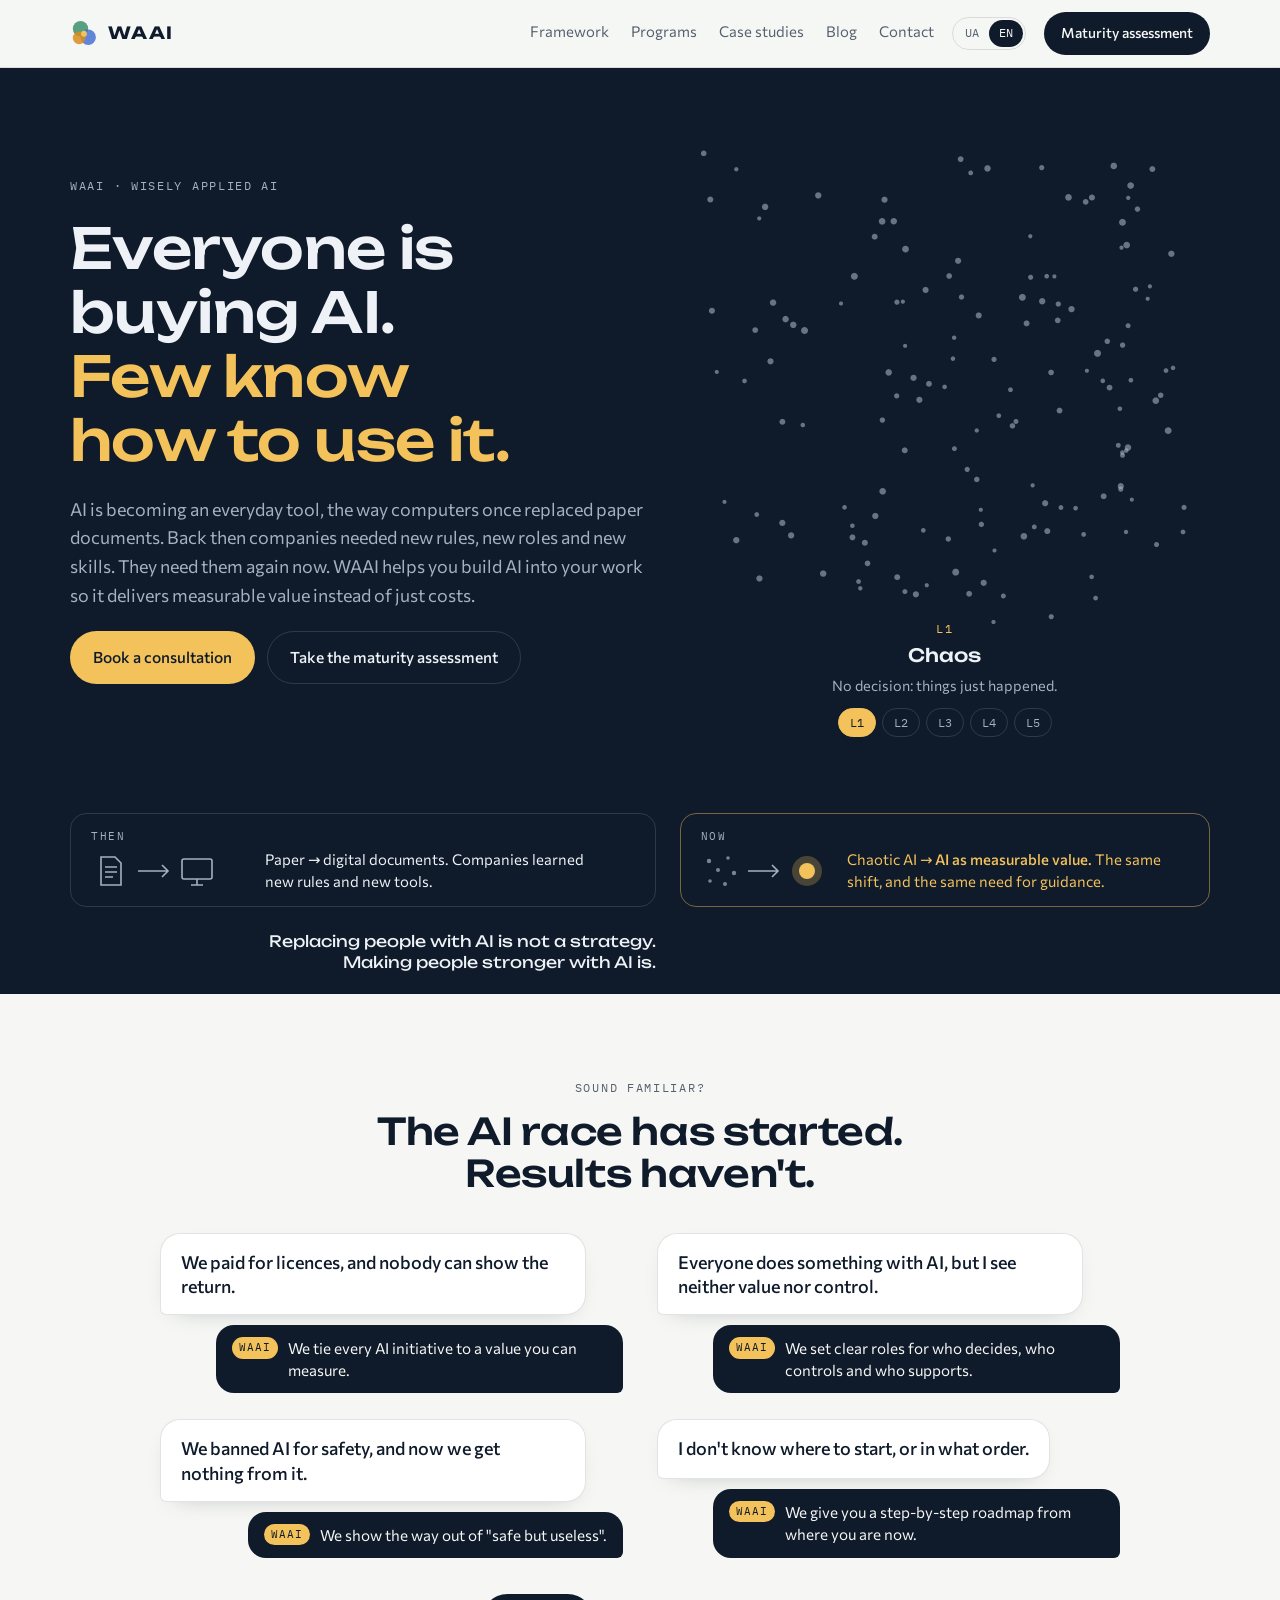
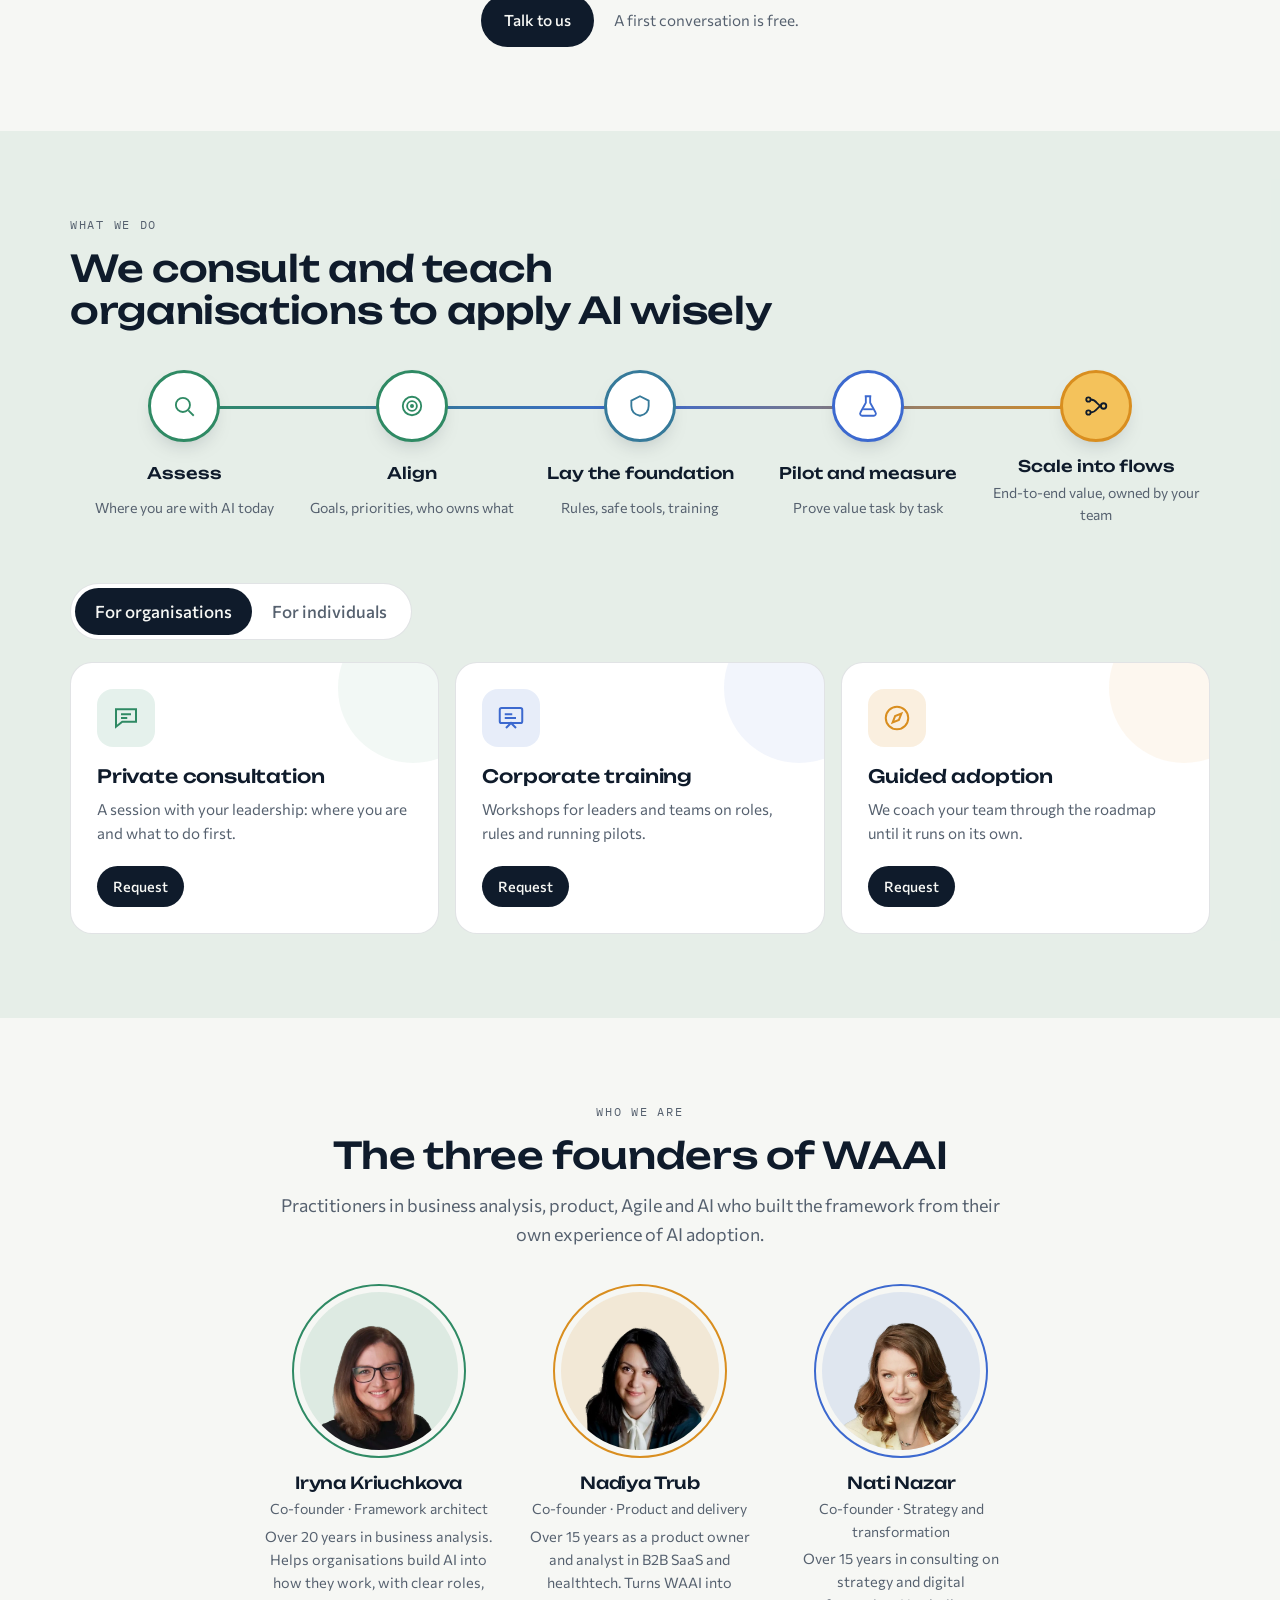
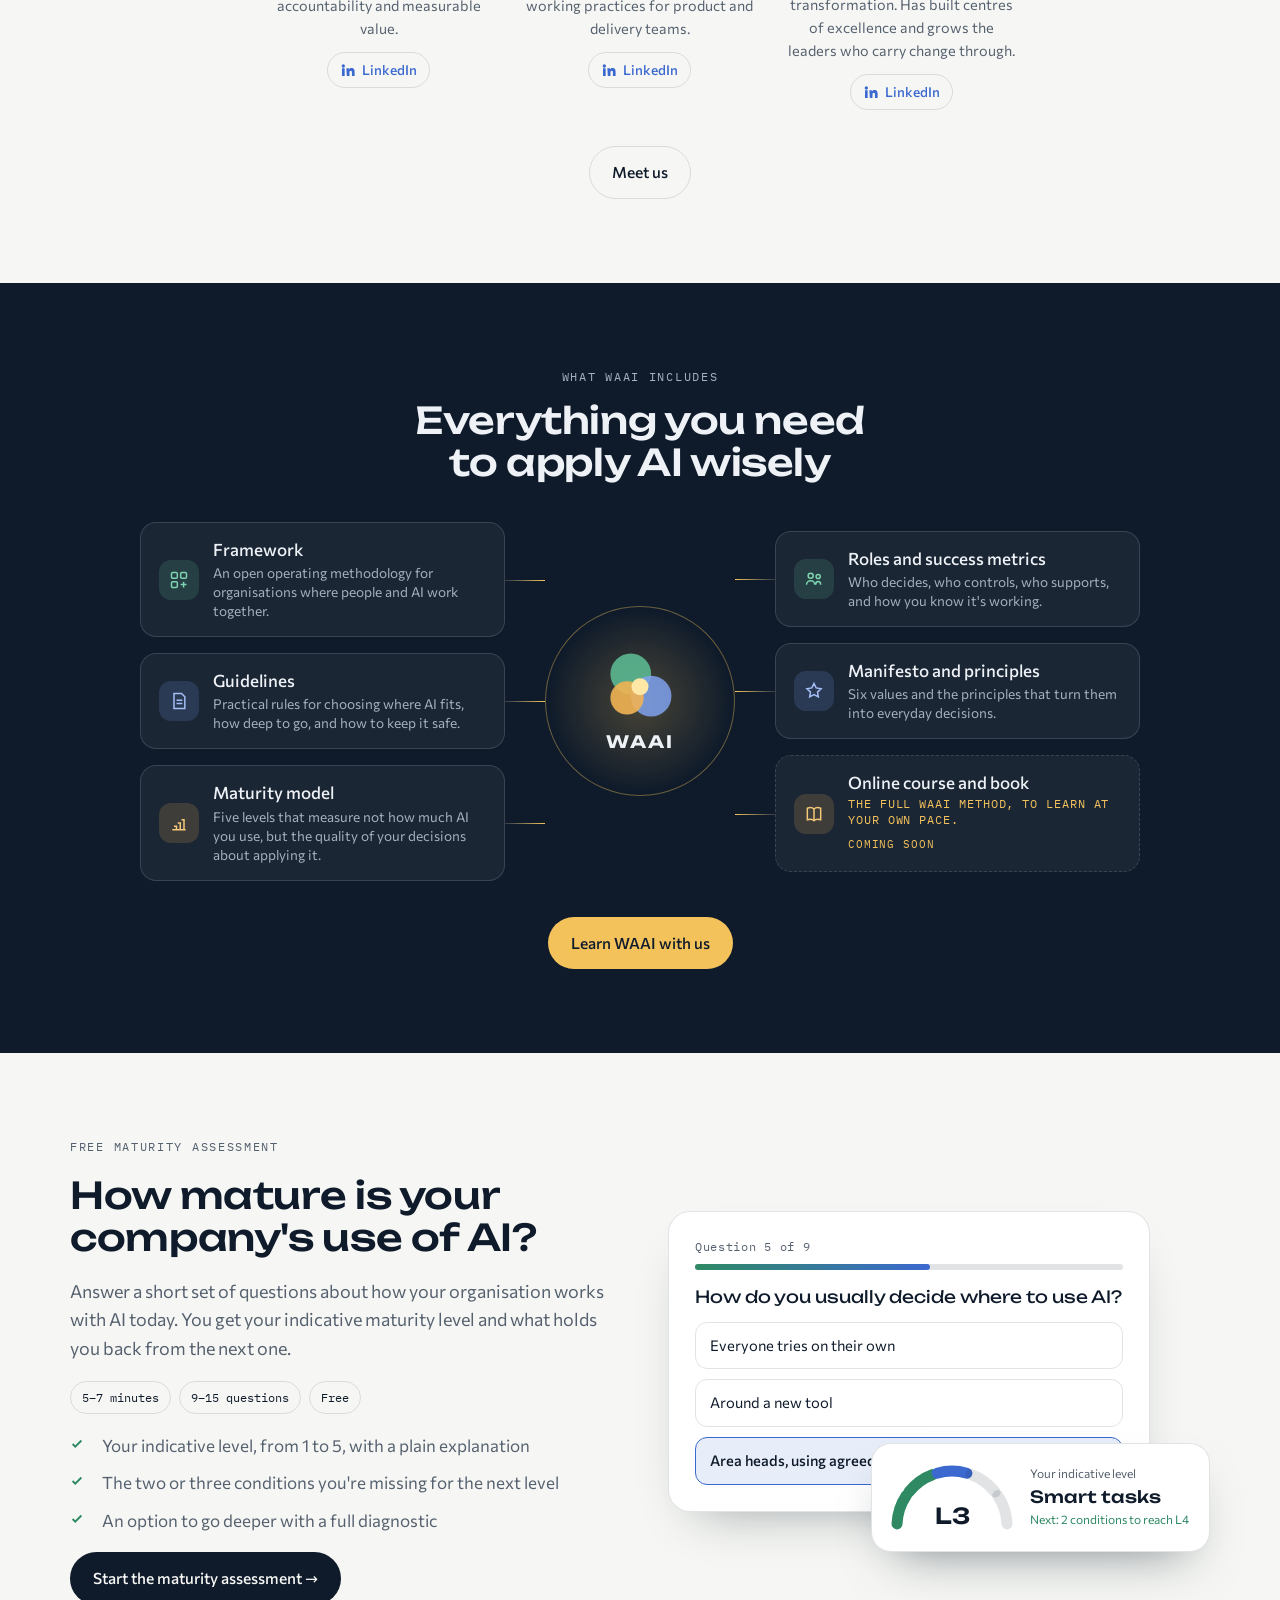
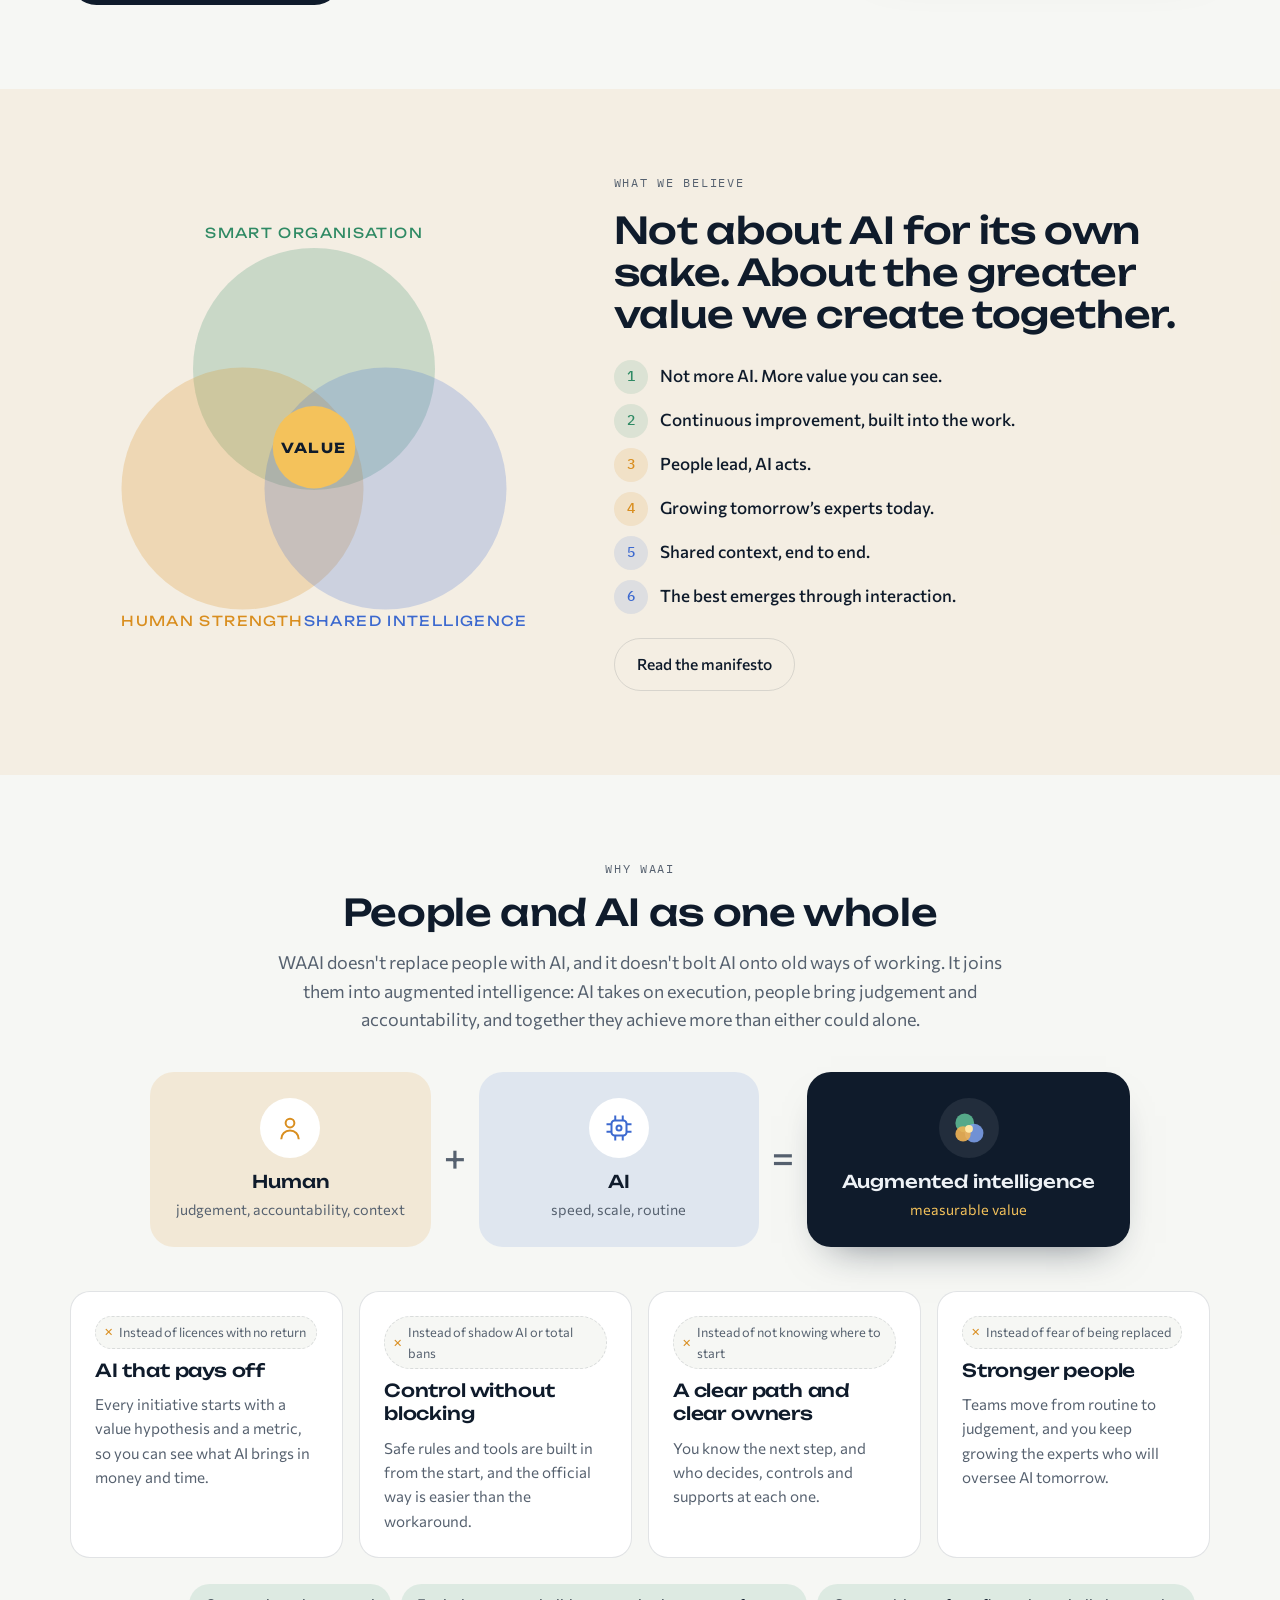
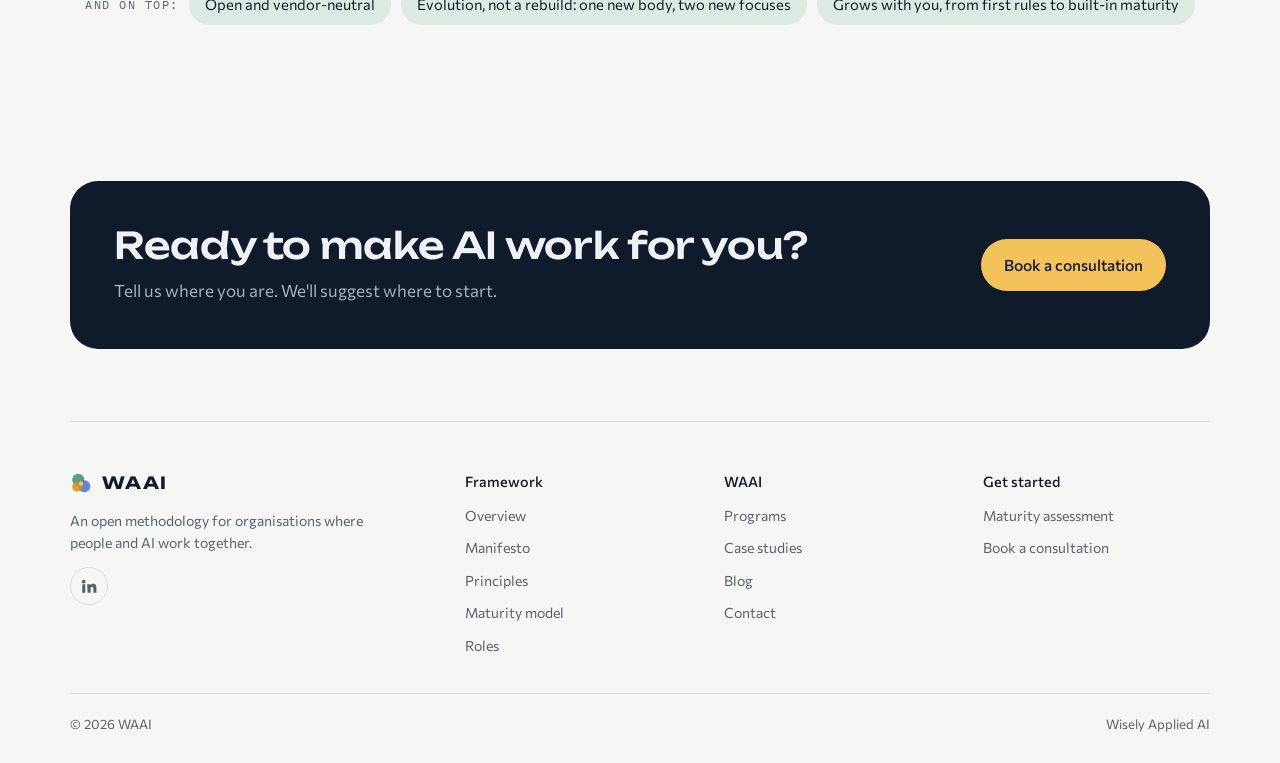
==== commit 034e2946: "Use the member-view LinkedIn company link Co-Authored-By: Claude Opus 5.5 <noreply@anthropic.com> Cl" ====
--- a/index.html
+++ b/index.html
@@ -427,7 +427,7 @@
 <div class="wrap">
   <footer class="foot">
     <div class="ftop">
-      <div class="fbrand"><a class="brand" href="#home"><svg width="22" height="22" viewBox="0 0 40 40" aria-hidden="true"><circle cx="15" cy="14" r="11" fill="var(--green)" opacity=".8"/><circle cx="26" cy="26" r="11" fill="var(--blue)" opacity=".8"/><circle cx="13" cy="27" r="9" fill="var(--amber)" opacity=".85"/><circle cx="20" cy="21" r="4.2" fill="var(--core)"/></svg>WAAI</a><p data-i="footTag">An open methodology for organisations where people and AI work together.</p><div class="soc" aria-label="Social media"><a href="https://www.linkedin.com/company/waai-framework/" target="_blank" rel="noopener" aria-label="LinkedIn" title="LinkedIn"><svg width="18" height="18" viewBox="0 0 24 24" fill="currentColor" aria-hidden="true"><path d="M4.98 3.5a2.5 2.5 0 1 1 0 5 2.5 2.5 0 0 1 0-5zM3 9.5h4V21H3zM9.5 9.5h3.8v1.6h.06c.53-1 1.83-2.06 3.77-2.06 4.03 0 4.77 2.65 4.77 6.1V21h-4v-5.1c0-1.22-.02-2.8-1.7-2.8-1.71 0-1.97 1.33-1.97 2.7V21h-4z"/></svg></a></div></div>
+      <div class="fbrand"><a class="brand" href="#home"><svg width="22" height="22" viewBox="0 0 40 40" aria-hidden="true"><circle cx="15" cy="14" r="11" fill="var(--green)" opacity=".8"/><circle cx="26" cy="26" r="11" fill="var(--blue)" opacity=".8"/><circle cx="13" cy="27" r="9" fill="var(--amber)" opacity=".85"/><circle cx="20" cy="21" r="4.2" fill="var(--core)"/></svg>WAAI</a><p data-i="footTag">An open methodology for organisations where people and AI work together.</p><div class="soc" aria-label="Social media"><a href="https://www.linkedin.com/company/waai-framework/?viewAsMember=true" target="_blank" rel="noopener" aria-label="LinkedIn" title="LinkedIn"><svg width="18" height="18" viewBox="0 0 24 24" fill="currentColor" aria-hidden="true"><path d="M4.98 3.5a2.5 2.5 0 1 1 0 5 2.5 2.5 0 0 1 0-5zM3 9.5h4V21H3zM9.5 9.5h3.8v1.6h.06c.53-1 1.83-2.06 3.77-2.06 4.03 0 4.77 2.65 4.77 6.1V21h-4v-5.1c0-1.22-.02-2.8-1.7-2.8-1.71 0-1.97 1.33-1.97 2.7V21h-4z"/></svg></a></div></div>
       <div class="fcol"><b data-i="mFramework">Framework</b><a href="#framework" data-i="sOverview">Overview</a><a href="#manifesto" data-i="sManifesto">Manifesto</a><a href="#principles" data-i="sPrinciples">Principles</a><a href="#maturity" data-i="sMaturity">Maturity model</a><a href="#roles" data-i="sRoles">Roles</a></div>
       <div class="fcol"><b data-i="footCo">WAAI</b><a href="#programs" data-i="mPrograms">Programs</a><a href="#cases" data-i="mCases">Case studies</a><a href="#blog" data-i="mBlog">Blog</a><a href="#contact" data-i="mContact">Contact</a></div>
       <div class="fcol"><b data-i="footStart">Get started</b><a href="#contact" class="js-assess" data-i="navAssess">Maturity assessment</a><a href="#contact" data-i="ctaConsult">Book a consultation</a></div>
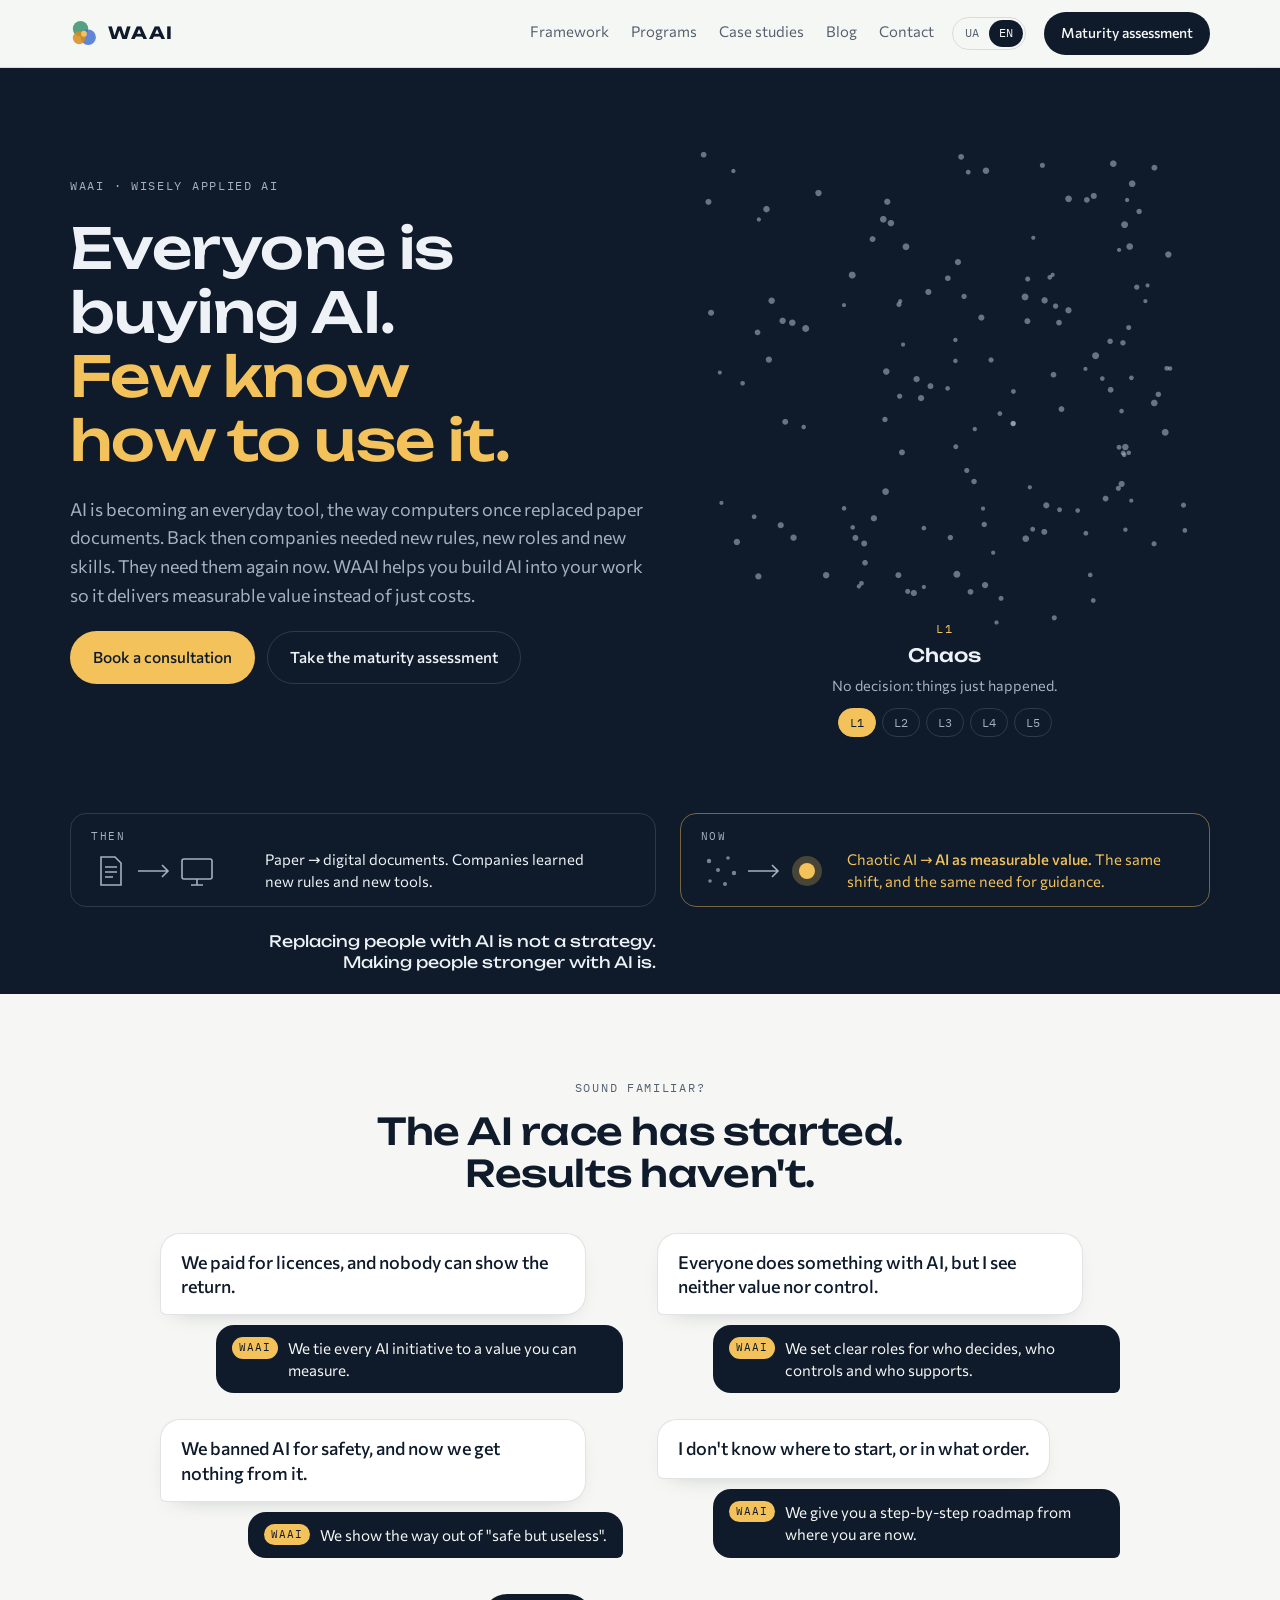
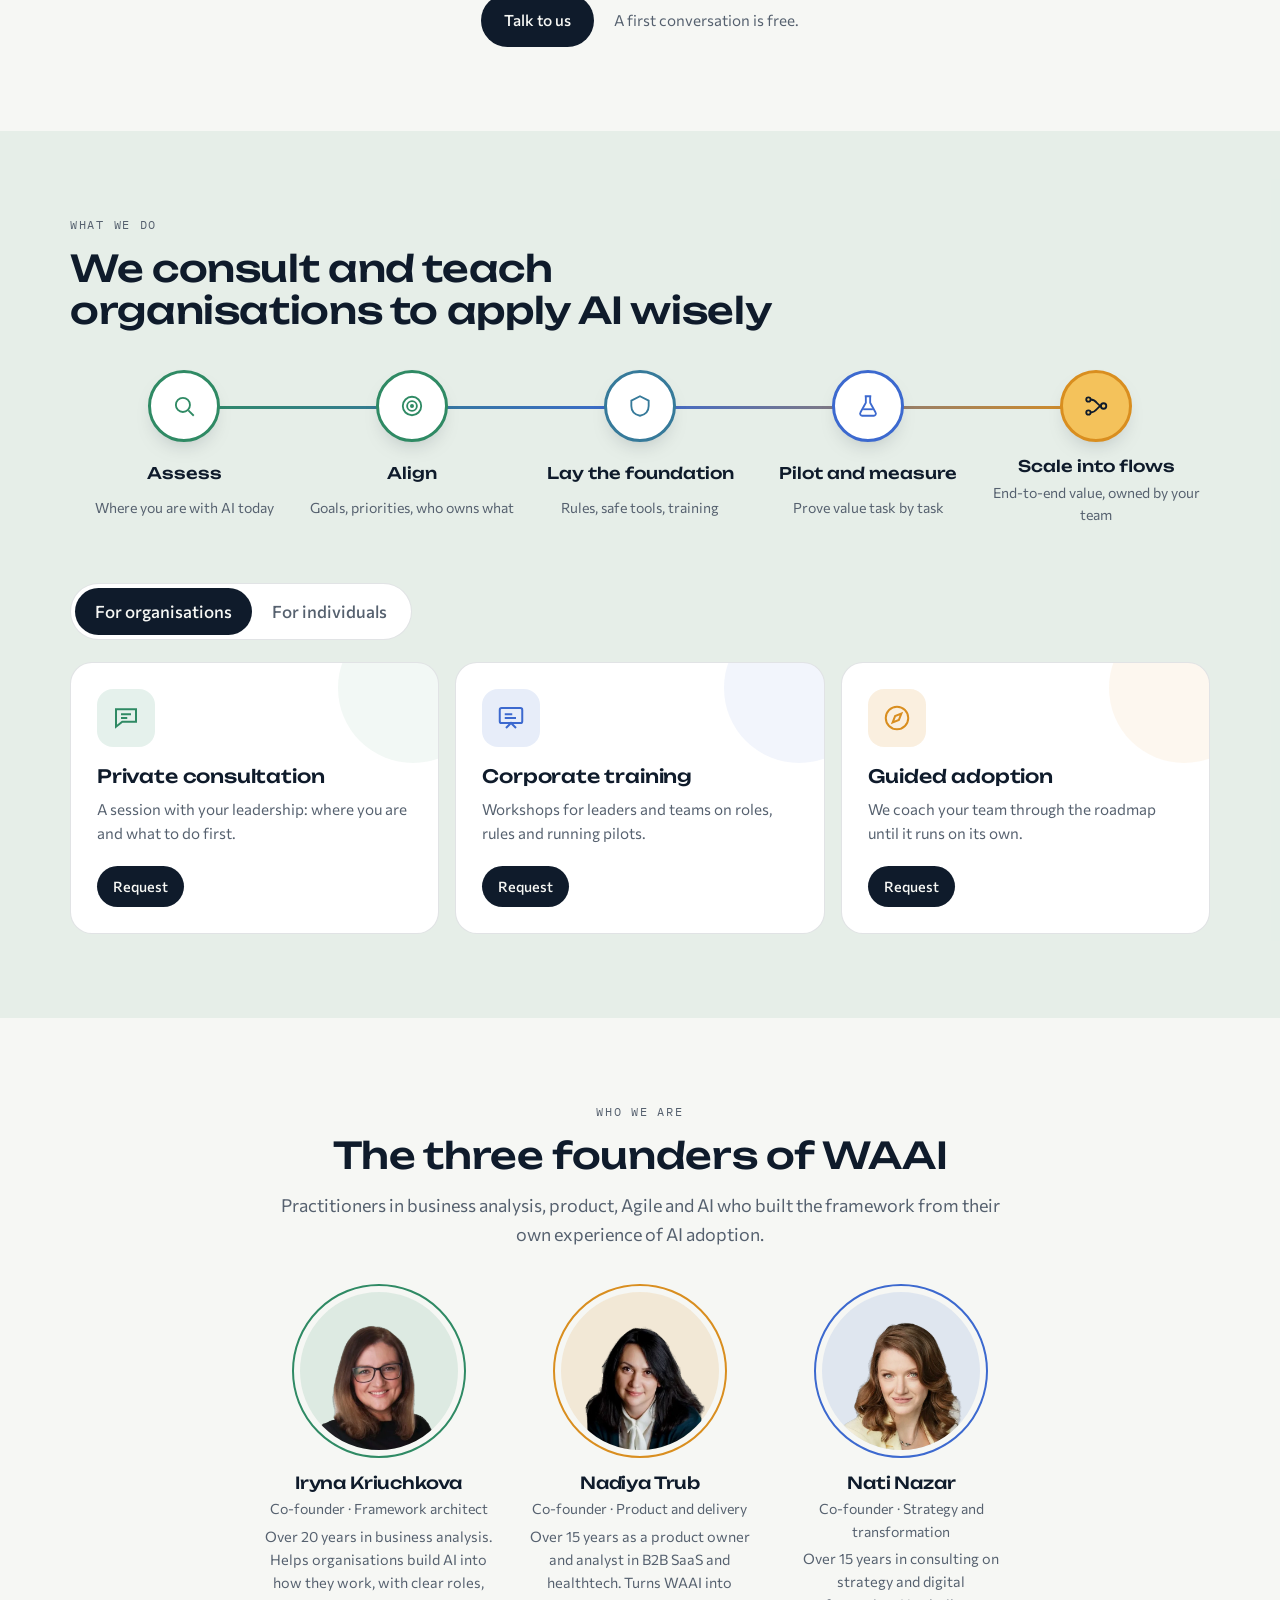
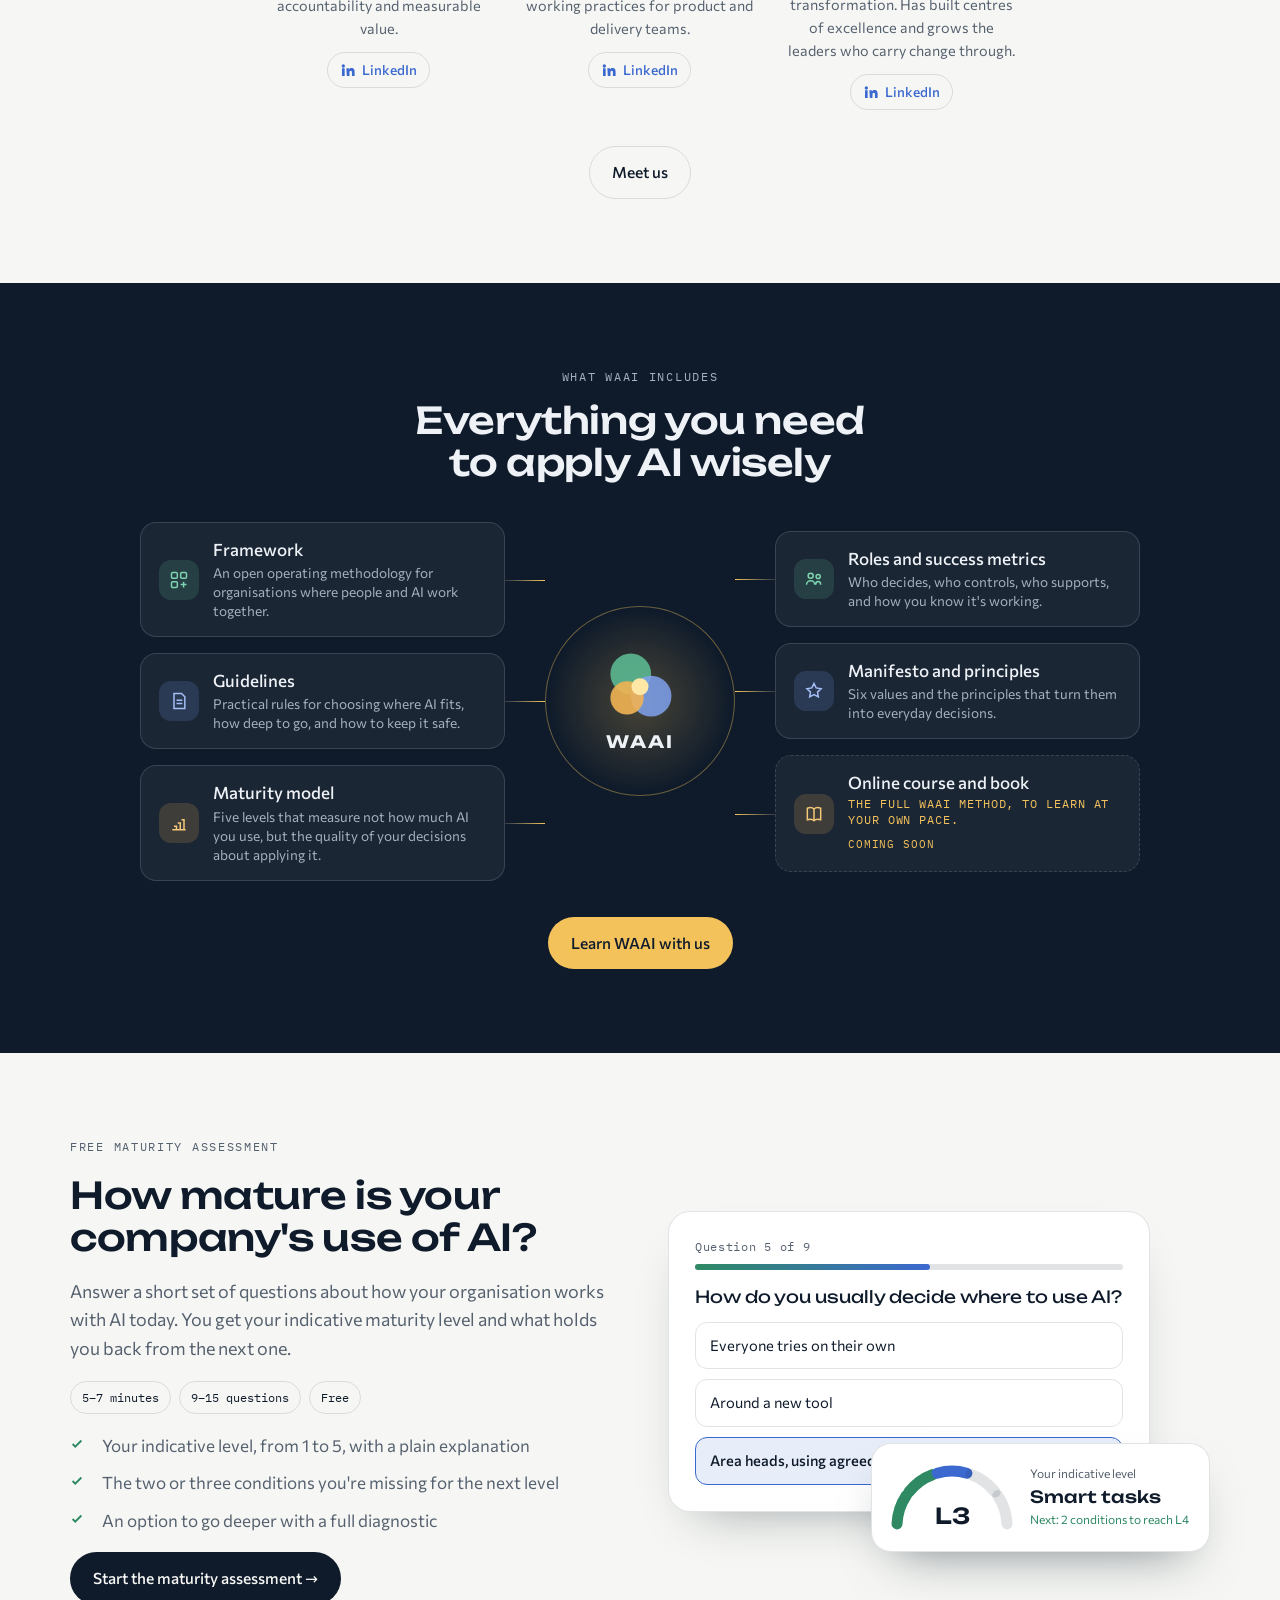
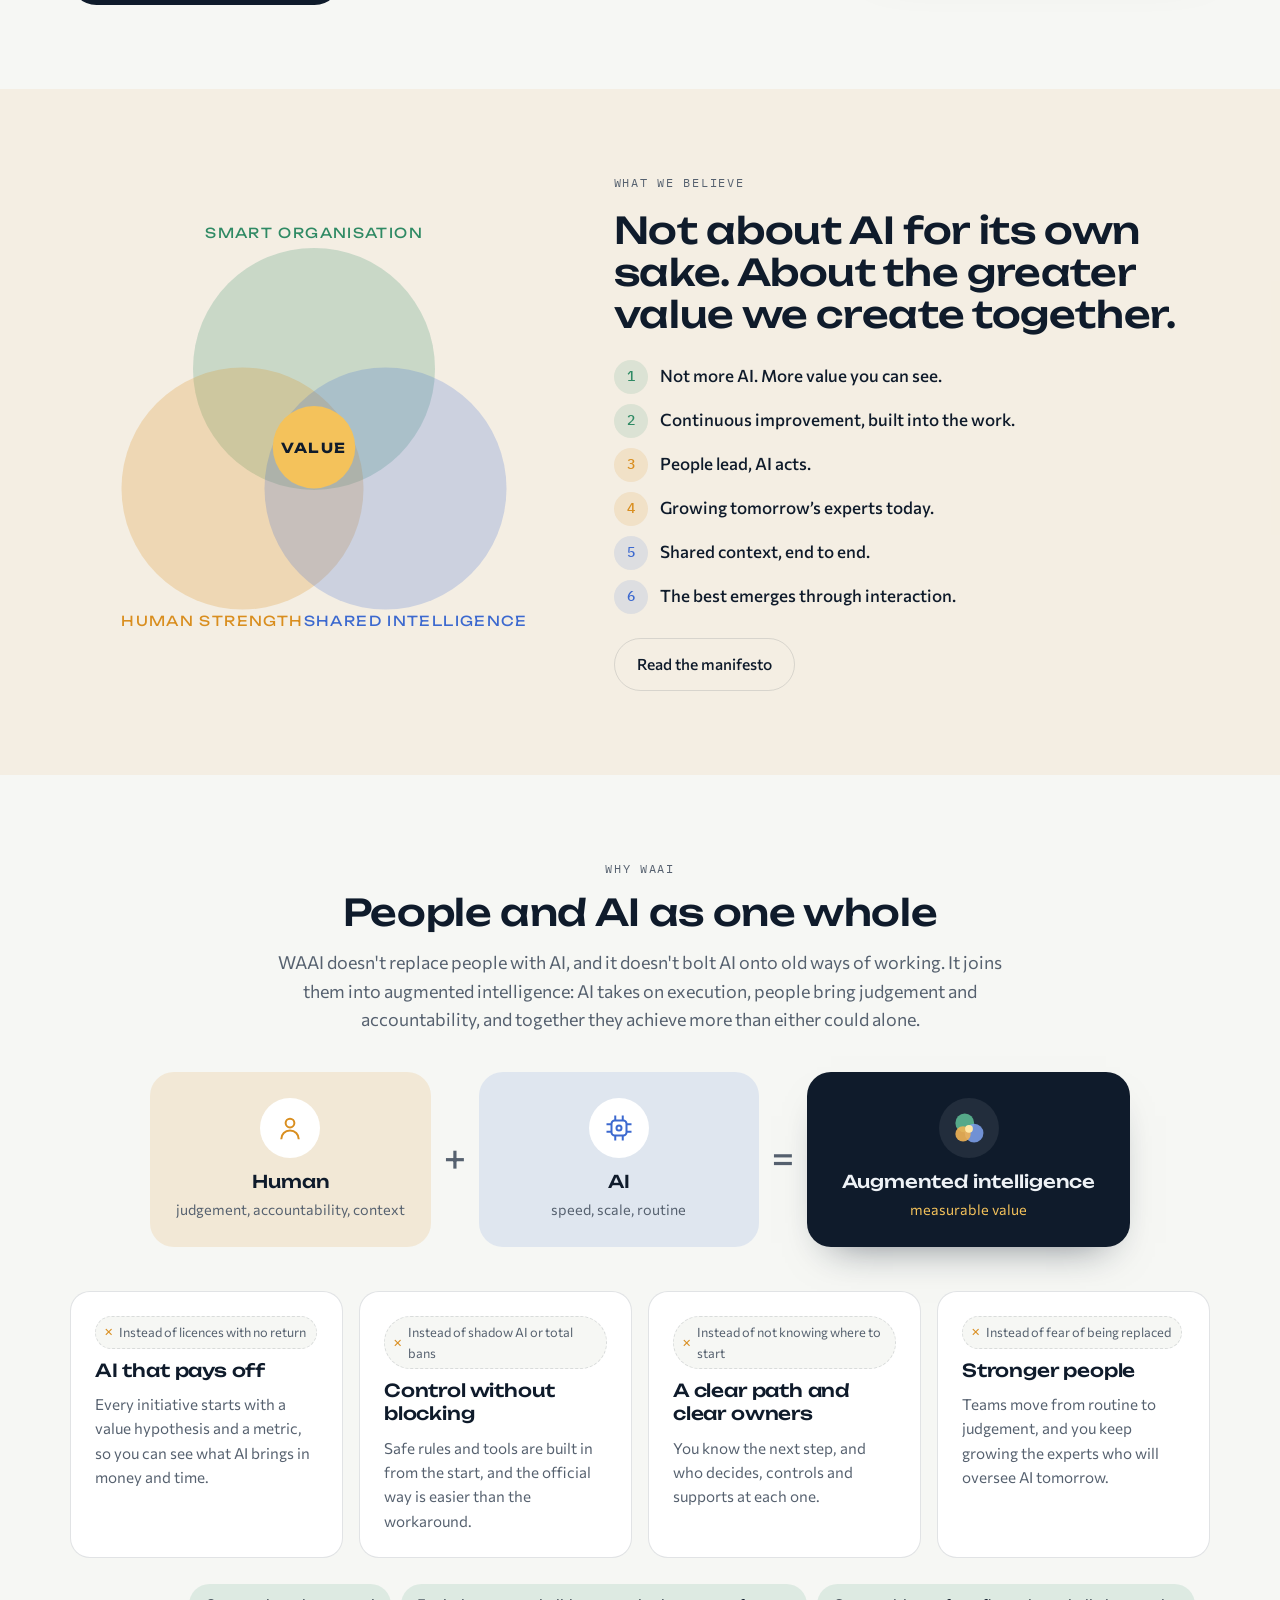
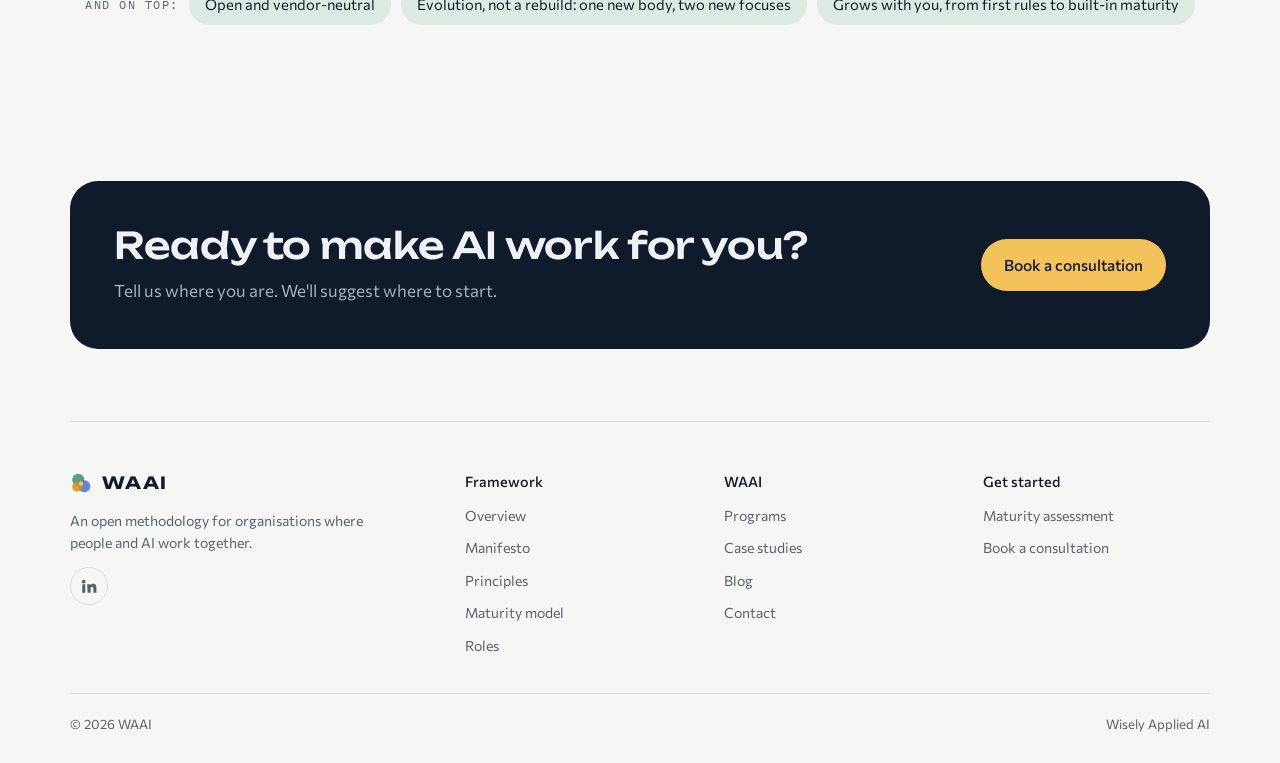
==== commit 062e2ffc: "Add SEO and AI-visibility basics: JSON-LD, Open Graph image, robots.txt, sitemap.xml, llms.txt Co-Au" ====
--- a/index.html
+++ b/index.html
@@ -3,13 +3,79 @@
 <head>
 <meta charset="utf-8">
 <meta name="viewport" content="width=device-width,initial-scale=1,viewport-fit=cover">
-<title>WAAI · Wisely Applied AI</title>
-<meta name="description" content="WAAI (Wisely Applied AI) is an open methodology for organisations where people and AI work together: consulting, training and a maturity assessment.">
+<title>WAAI · Wisely Applied AI: AI maturity framework, consulting and training</title>
+<meta name="description" content="WAAI (Wisely Applied AI) is an open framework for AI adoption in organisations: a 5-level AI maturity model, clear roles and rules, consulting, corporate AI training and an AI maturity assessment.">
 <meta property="og:title" content="WAAI · Wisely Applied AI">
 <meta property="og:description" content="An open methodology for organisations where people and AI work together.">
 <meta property="og:type" content="website">
 <meta property="og:url" content="https://wisely-applied-ai.com/">
 <link rel="canonical" href="https://wisely-applied-ai.com/">
+<meta property="og:image" content="https://wisely-applied-ai.com/assets/img/og-image.png">
+<meta property="og:image:width" content="1200">
+<meta property="og:image:height" content="630">
+<meta property="og:image:alt" content="WAAI · Wisely Applied AI: an open methodology for organisations where people and AI work together">
+<meta property="og:site_name" content="WAAI · Wisely Applied AI">
+<meta property="og:locale" content="en_GB">
+<meta property="og:locale:alternate" content="uk_UA">
+<meta name="twitter:card" content="summary_large_image">
+<meta name="twitter:title" content="WAAI · Wisely Applied AI">
+<meta name="twitter:description" content="An open methodology for organisations where people and AI work together.">
+<meta name="twitter:image" content="https://wisely-applied-ai.com/assets/img/og-image.png">
+<meta name="theme-color" content="#0F1B2B">
+<link rel="alternate" type="text/plain" href="https://wisely-applied-ai.com/llms.txt" title="LLM-readable summary">
+<script type="application/ld+json">
+{
+  "@context": "https://schema.org",
+  "@graph": [
+    {
+      "@type": "Organization",
+      "@id": "https://wisely-applied-ai.com/#org",
+      "name": "WAAI",
+      "alternateName": ["Wisely Applied AI", "WAAI framework", "Мудре застосування ШІ"],
+      "url": "https://wisely-applied-ai.com/",
+      "logo": "https://wisely-applied-ai.com/assets/img/favicon.svg",
+      "image": "https://wisely-applied-ai.com/assets/img/og-image.png",
+      "description": "WAAI (Wisely Applied AI) is an open methodology for organisations where people and AI work together: consulting, corporate training, guided AI adoption and an AI maturity assessment.",
+      "email": "info@wisely-applied-ai.com",
+      "sameAs": ["https://www.linkedin.com/company/waai-framework/"],
+      "knowsAbout": ["AI adoption", "AI maturity model", "AI governance", "AI transformation", "AI-native organisation", "AI literacy", "Responsible use of AI"],
+      "knowsLanguage": ["en", "uk"],
+      "founder": [
+        {"@type": "Person", "name": "Iryna Kriuchkova", "jobTitle": "Co-founder, framework architect", "image": "https://wisely-applied-ai.com/assets/img/team/iryna-kriuchkova.webp", "sameAs": ["https://www.linkedin.com/in/irynakriuchkova"]},
+        {"@type": "Person", "name": "Nadiya Trub", "jobTitle": "Co-founder, product and delivery", "image": "https://wisely-applied-ai.com/assets/img/team/nadiya-trub.webp", "sameAs": ["https://www.linkedin.com/in/nadiyatrub"]},
+        {"@type": "Person", "name": "Nati Nazar", "jobTitle": "Co-founder, strategy and transformation", "image": "https://wisely-applied-ai.com/assets/img/team/nati-nazar.webp", "sameAs": ["https://www.linkedin.com/in/natinazar"]}
+      ],
+      "makesOffer": [
+        {"@type": "Offer", "itemOffered": {"@type": "Service", "name": "AI consulting for leadership", "serviceType": "AI strategy consulting"}},
+        {"@type": "Offer", "itemOffered": {"@type": "Service", "name": "Corporate AI training", "serviceType": "AI training for leaders and teams"}},
+        {"@type": "Offer", "itemOffered": {"@type": "Service", "name": "Guided AI adoption", "serviceType": "AI transformation coaching"}},
+        {"@type": "Offer", "itemOffered": {"@type": "Service", "name": "AI maturity assessment", "serviceType": "AI maturity diagnostic"}}
+      ]
+    },
+    {
+      "@type": "WebSite",
+      "@id": "https://wisely-applied-ai.com/#website",
+      "url": "https://wisely-applied-ai.com/",
+      "name": "WAAI · Wisely Applied AI",
+      "inLanguage": ["en", "uk"],
+      "publisher": {"@id": "https://wisely-applied-ai.com/#org"}
+    },
+    {
+      "@type": "DefinedTermSet",
+      "@id": "https://wisely-applied-ai.com/#maturity",
+      "name": "WAAI AI maturity model",
+      "description": "Five levels of AI maturity. Maturity is the quality of the decision: whether a deliberate, recorded decision stands behind how each piece of work is done.",
+      "hasDefinedTerm": [
+        {"@type": "DefinedTerm", "termCode": "L1", "name": "Chaos", "description": "AI is used spontaneously, without control. Risk outweighs benefit."},
+        {"@type": "DefinedTerm", "termCode": "L2", "name": "Control", "description": "A safe foundation: rules, approved tools, data under control, basic AI literacy and a working AI Centre."},
+        {"@type": "DefinedTerm", "termCode": "L3", "name": "Smart tasks", "description": "Competence centres prioritise tasks and set the right depth of automation for each."},
+        {"@type": "DefinedTerm", "termCode": "L4", "name": "Smart flows", "description": "Areas are stitched into end-to-end flows without losing context."},
+        {"@type": "DefinedTerm", "termCode": "L5", "name": "Built-in maturity", "description": "New flows are designed optimal from the start and existing ones are continuously reviewed."}
+      ]
+    }
+  ]
+}
+</script>
 <link rel="icon" href="assets/img/favicon.svg" type="image/svg+xml">
 <link rel="preconnect" href="https://fonts.googleapis.com">
 <link rel="preconnect" href="https://fonts.gstatic.com" crossorigin>
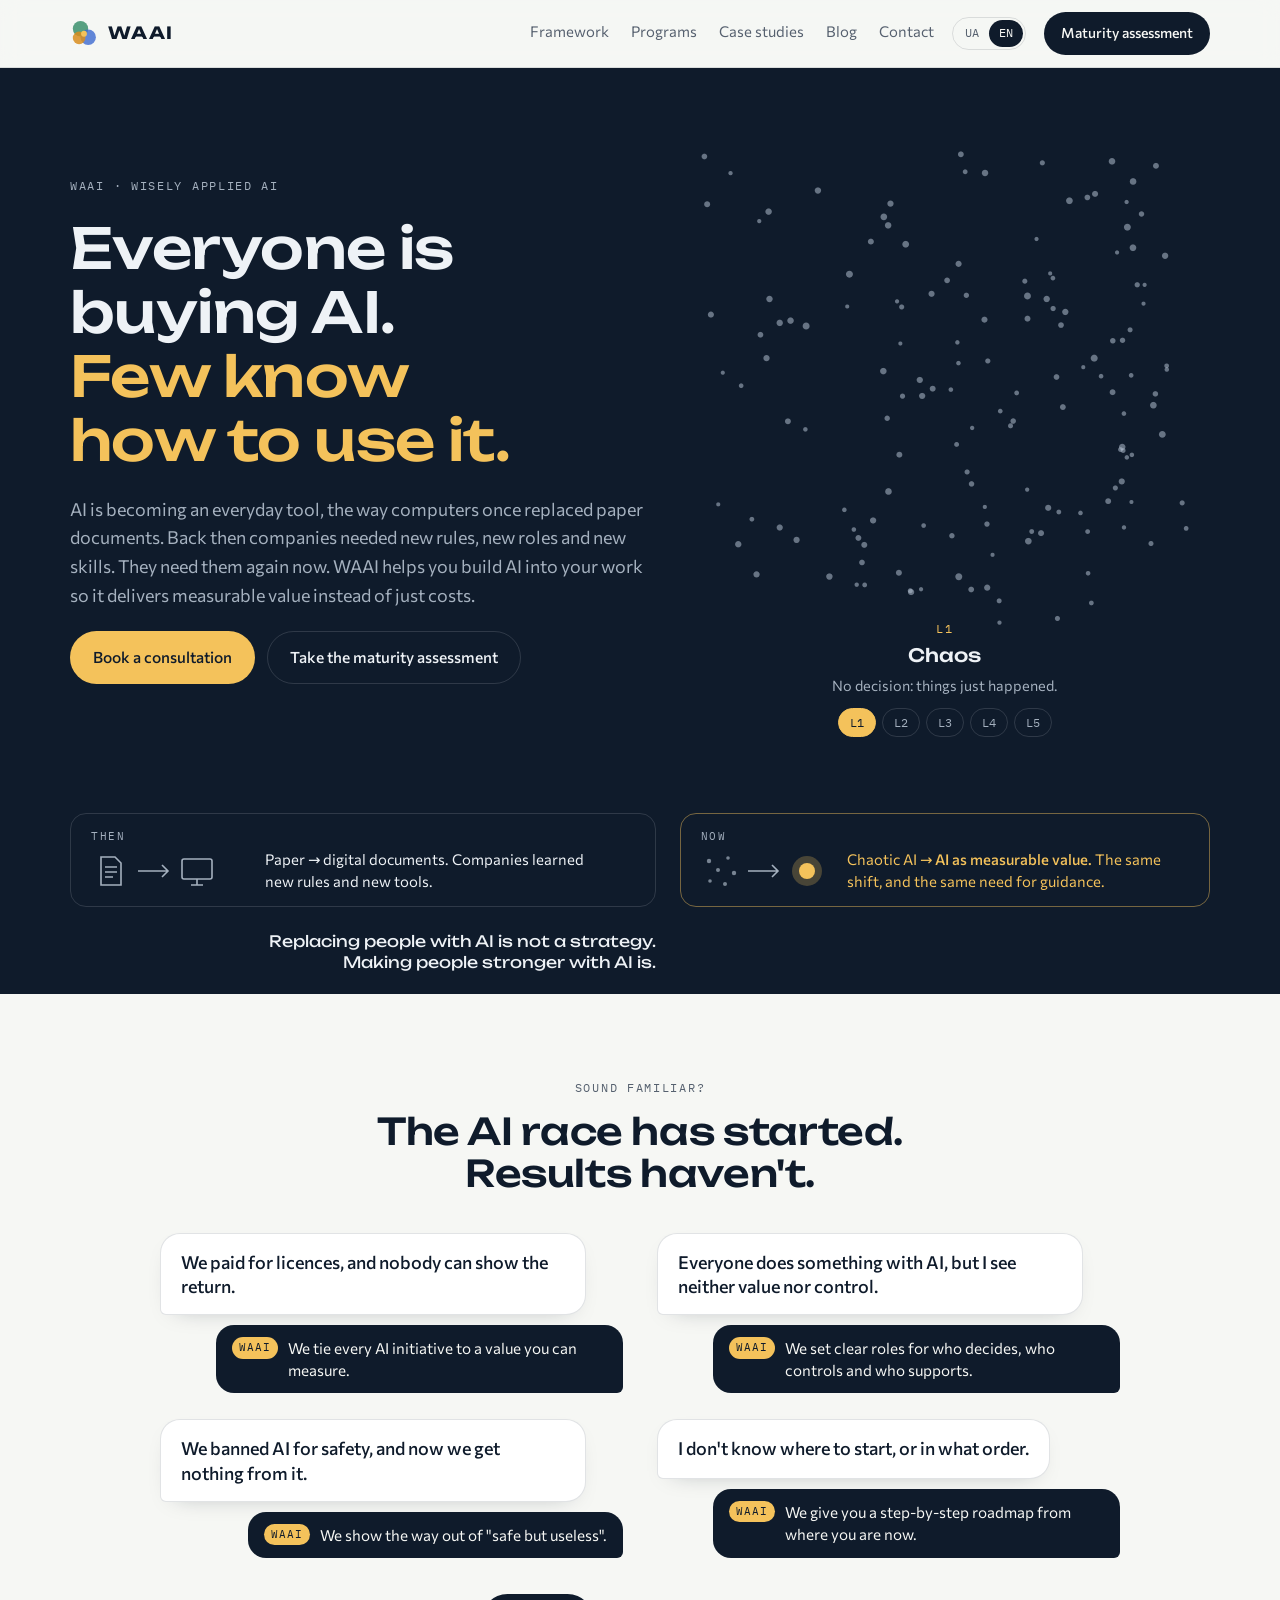
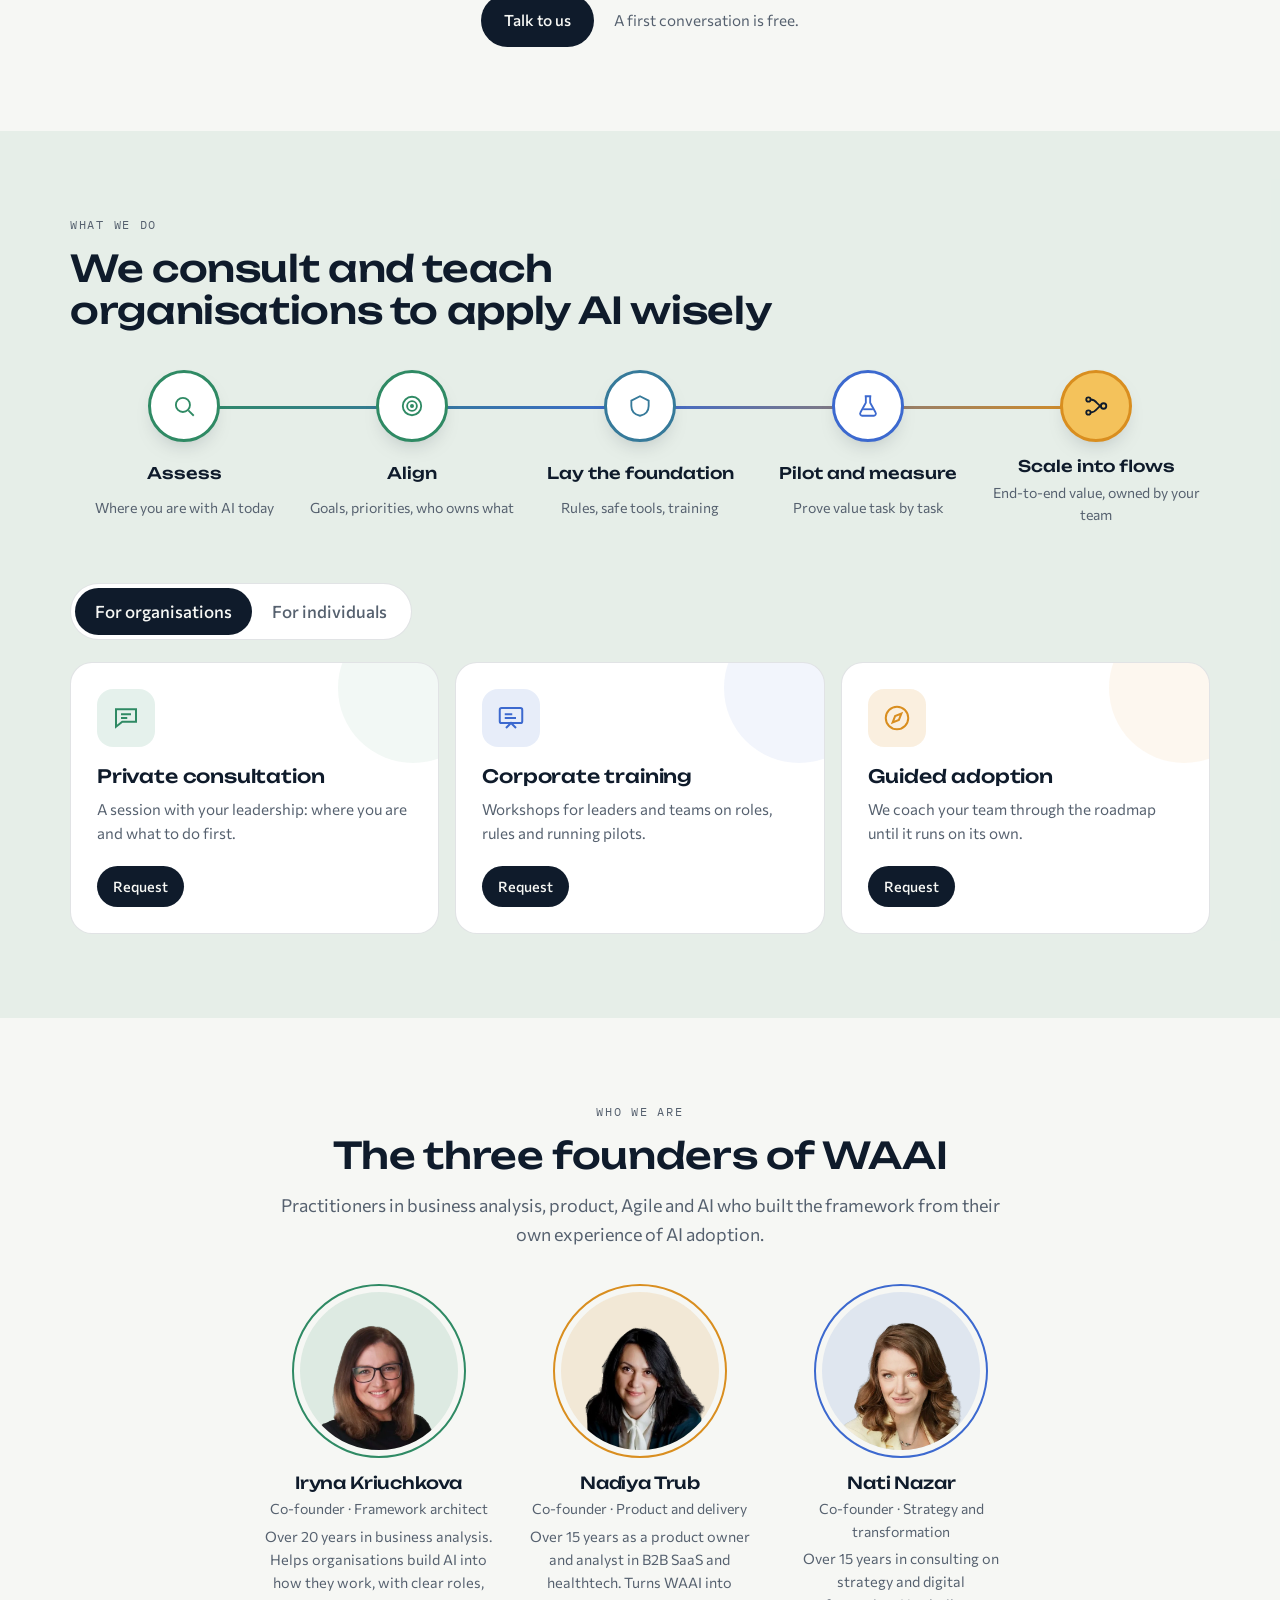
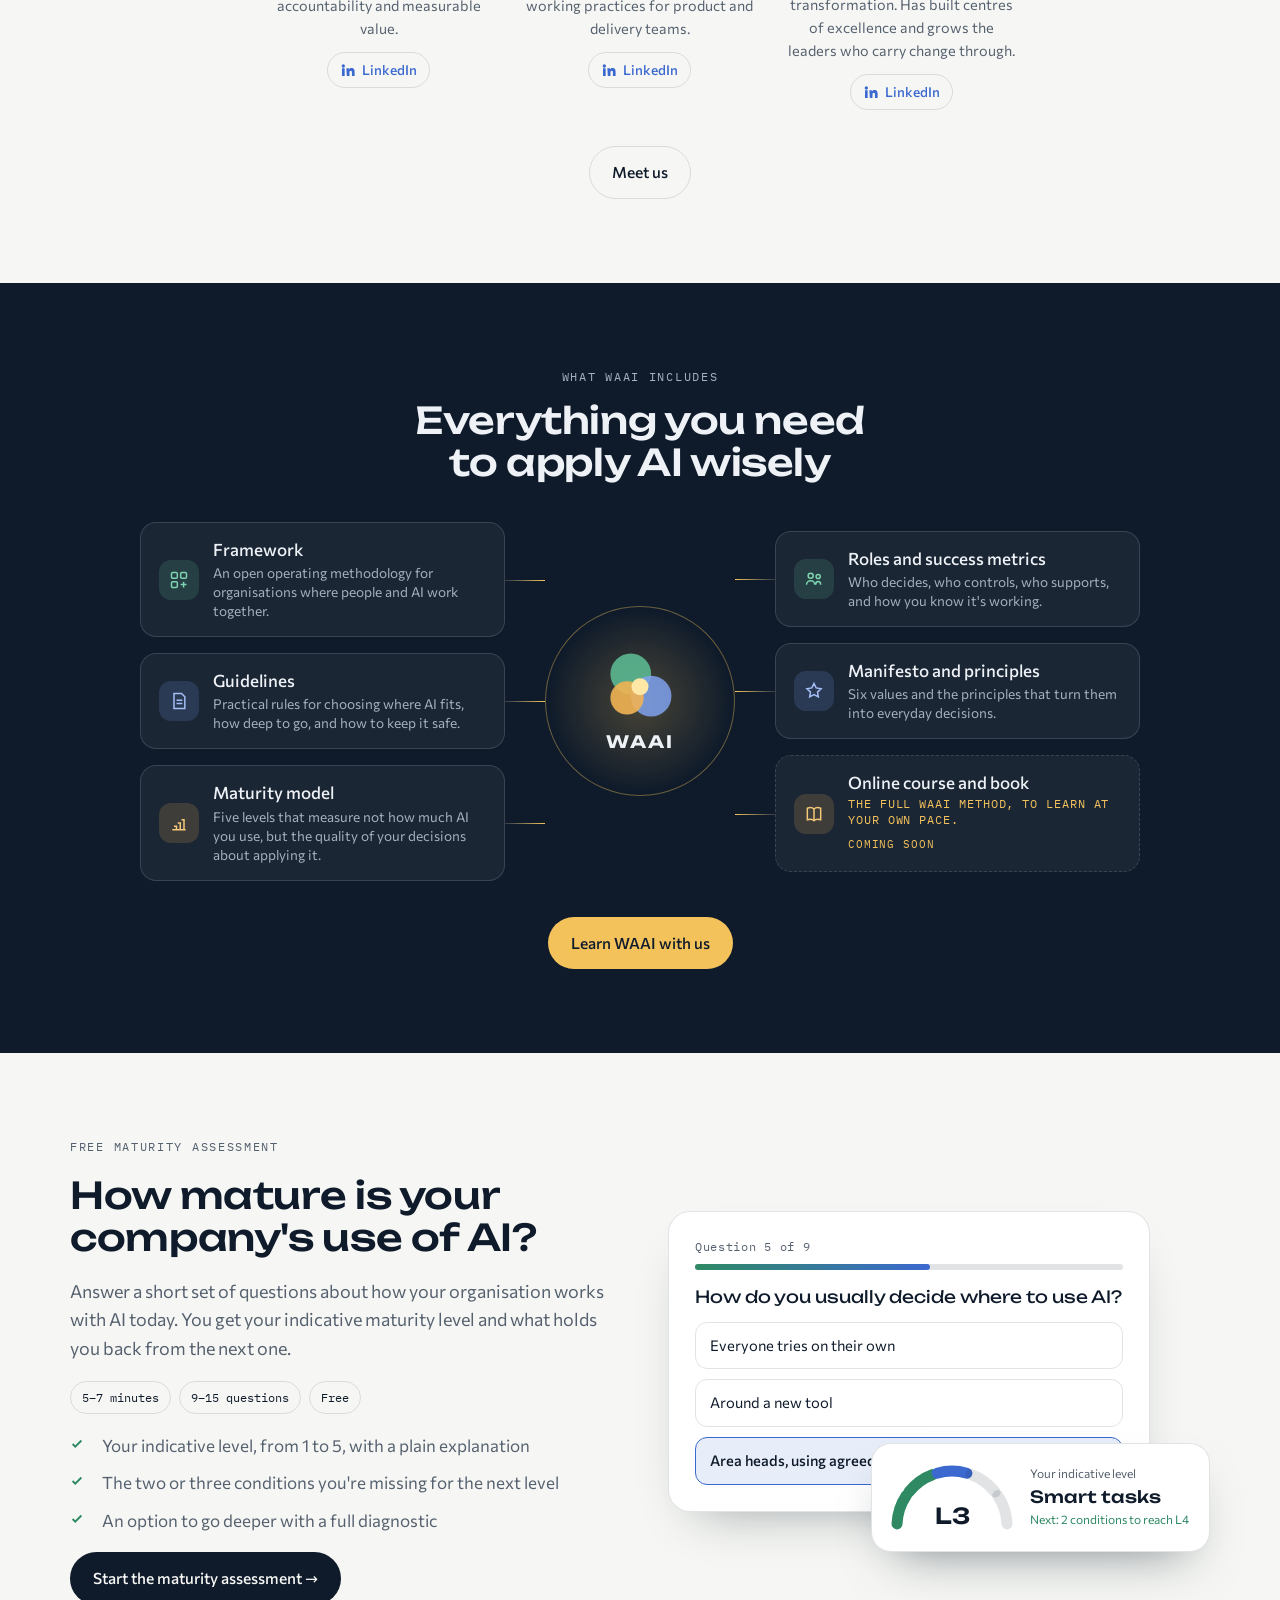
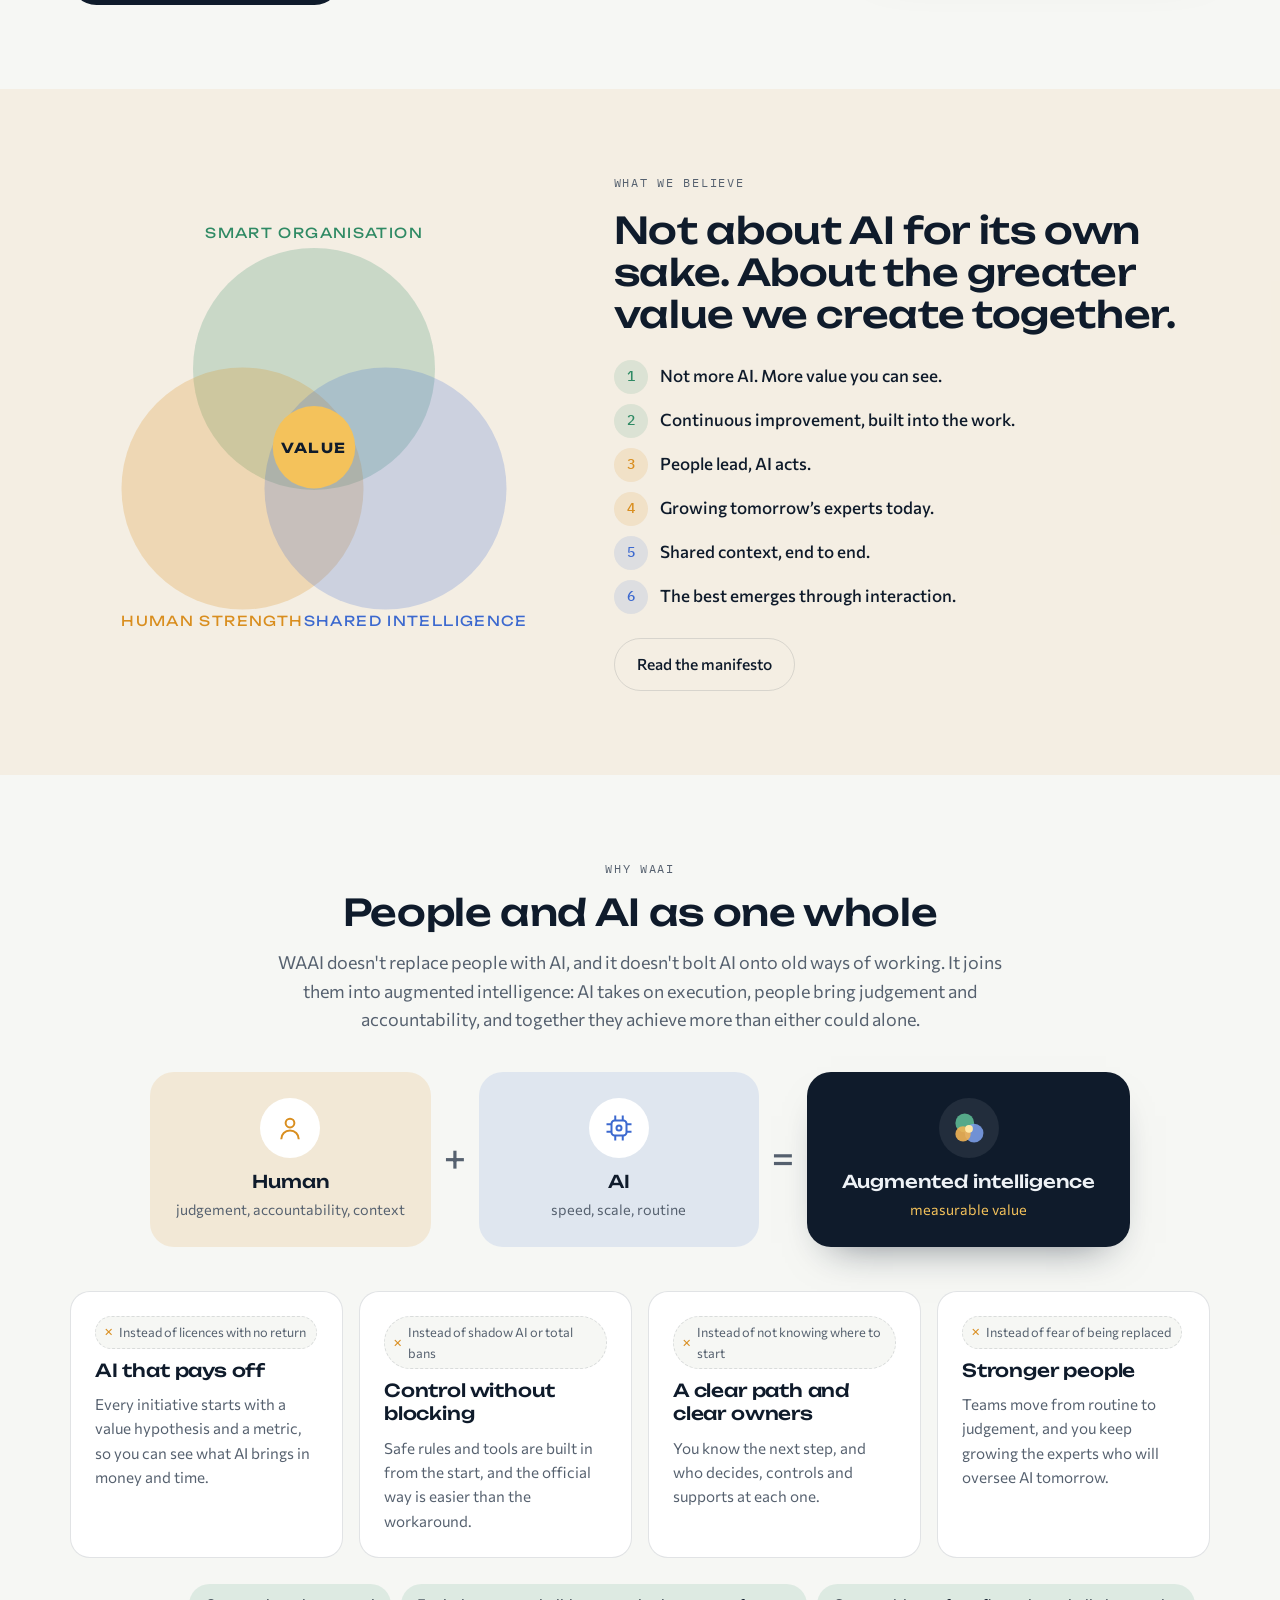
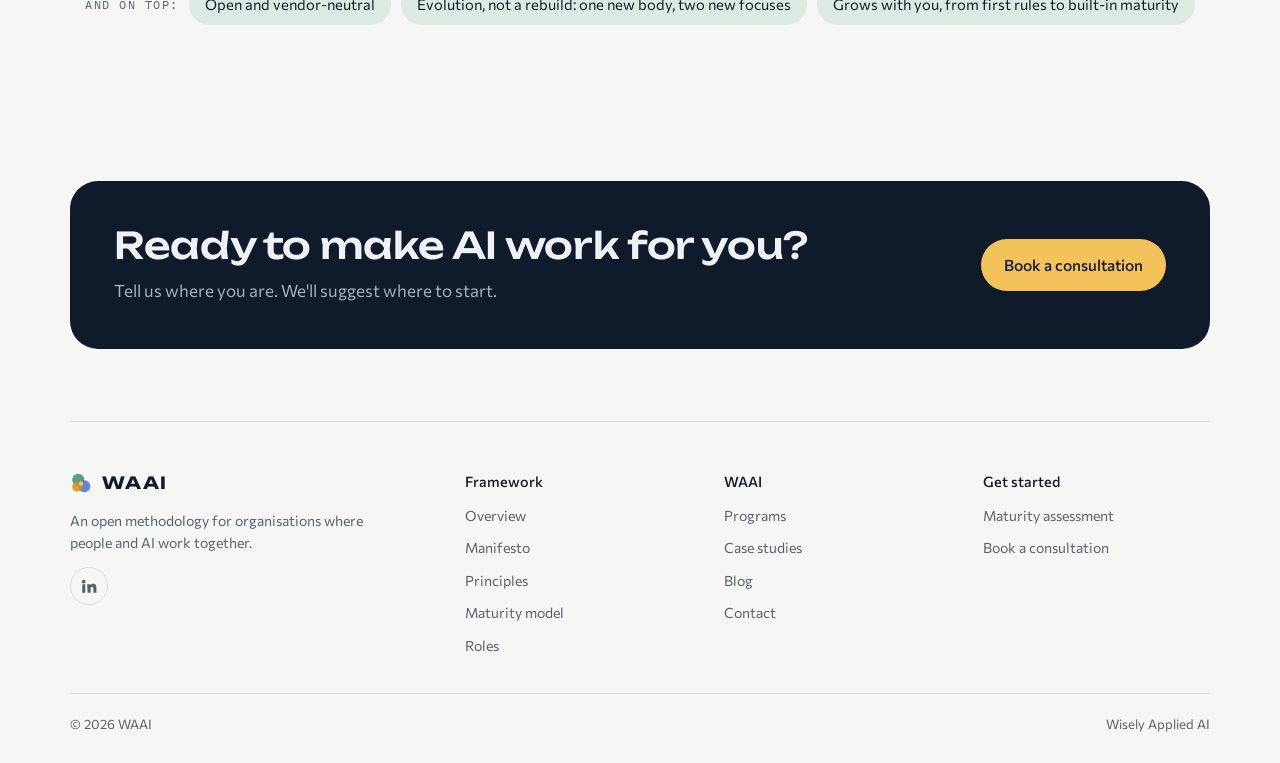
==== commit eb75c6a2: "Add a crawlable Ukrainian page at /uk/ with hreflang uk/index.html is generated from index.html and " ====
--- a/index.html
+++ b/index.html
@@ -10,6 +10,9 @@
 <meta property="og:type" content="website">
 <meta property="og:url" content="https://wisely-applied-ai.com/">
 <link rel="canonical" href="https://wisely-applied-ai.com/">
+<link rel="alternate" hreflang="en" href="https://wisely-applied-ai.com/">
+<link rel="alternate" hreflang="uk" href="https://wisely-applied-ai.com/uk/">
+<link rel="alternate" hreflang="x-default" href="https://wisely-applied-ai.com/">
 <meta property="og:image" content="https://wisely-applied-ai.com/assets/img/og-image.png">
 <meta property="og:image:width" content="1200">
 <meta property="og:image:height" content="630">
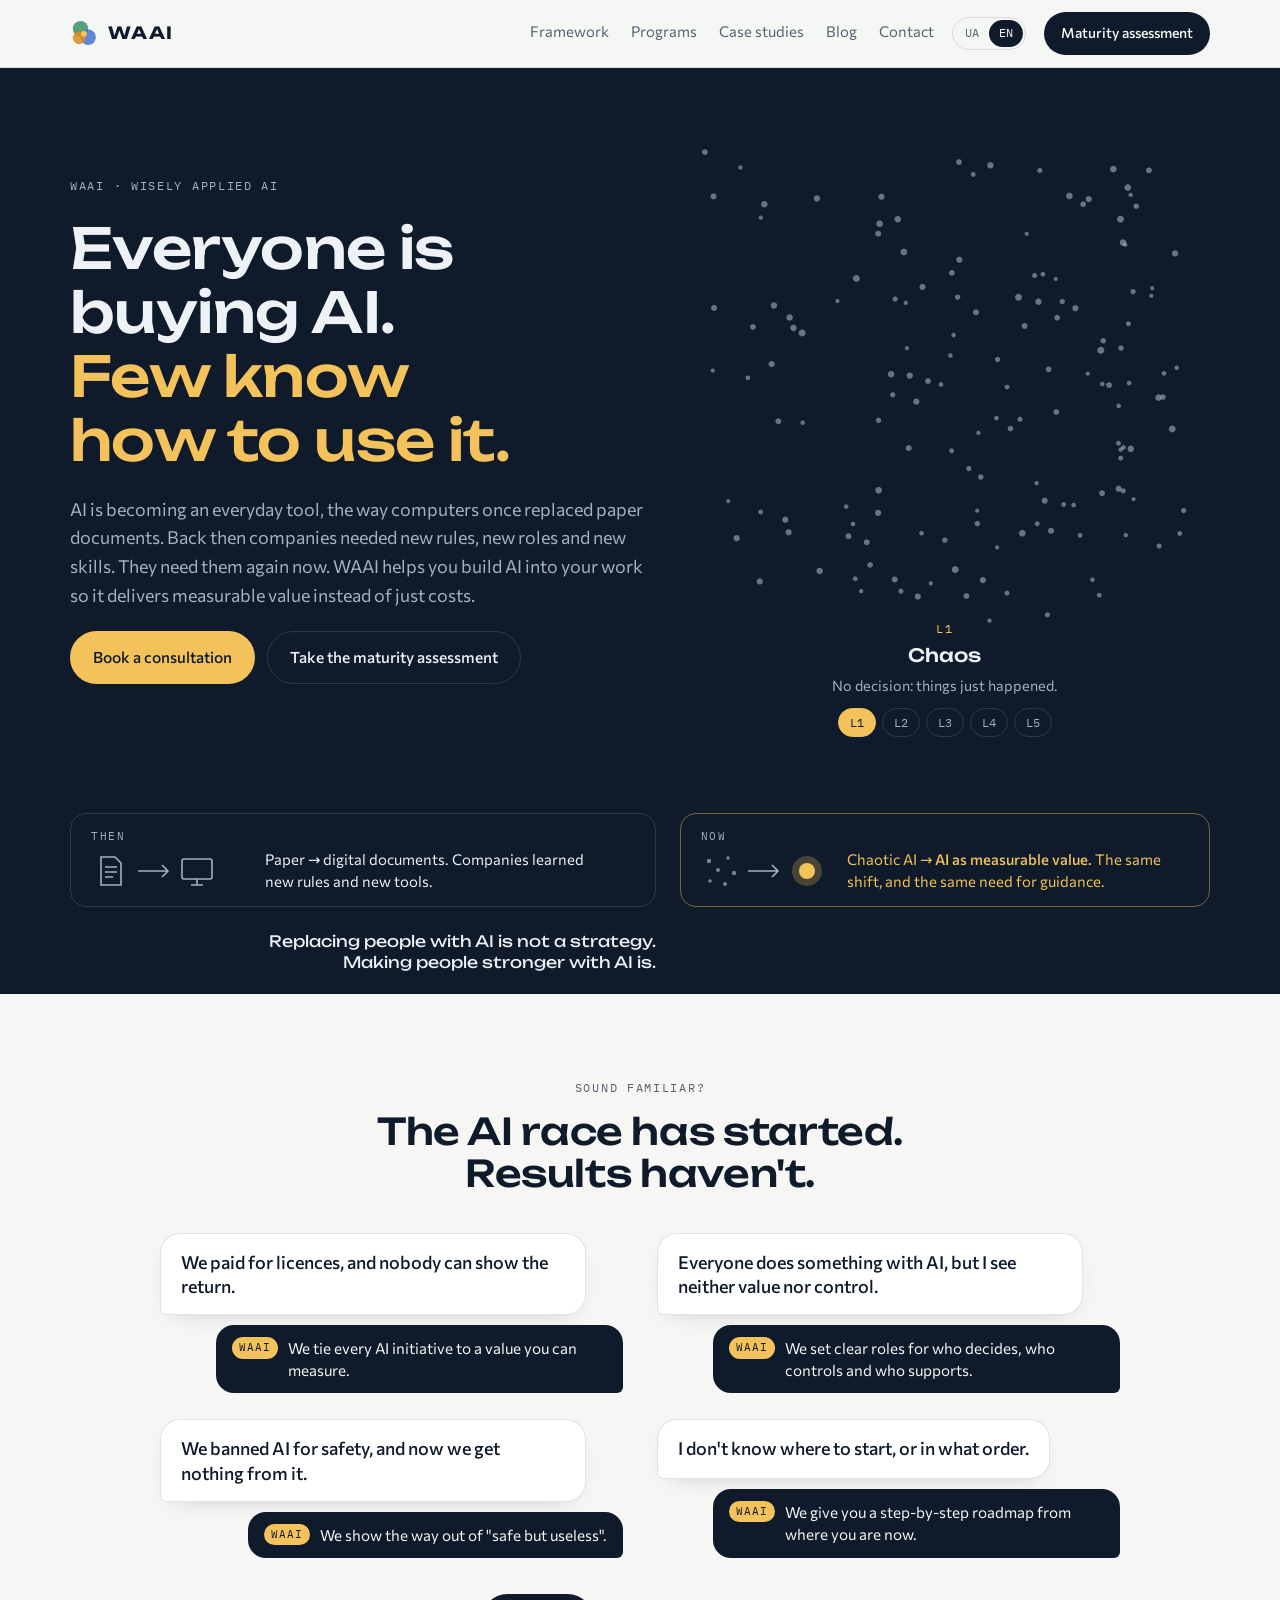
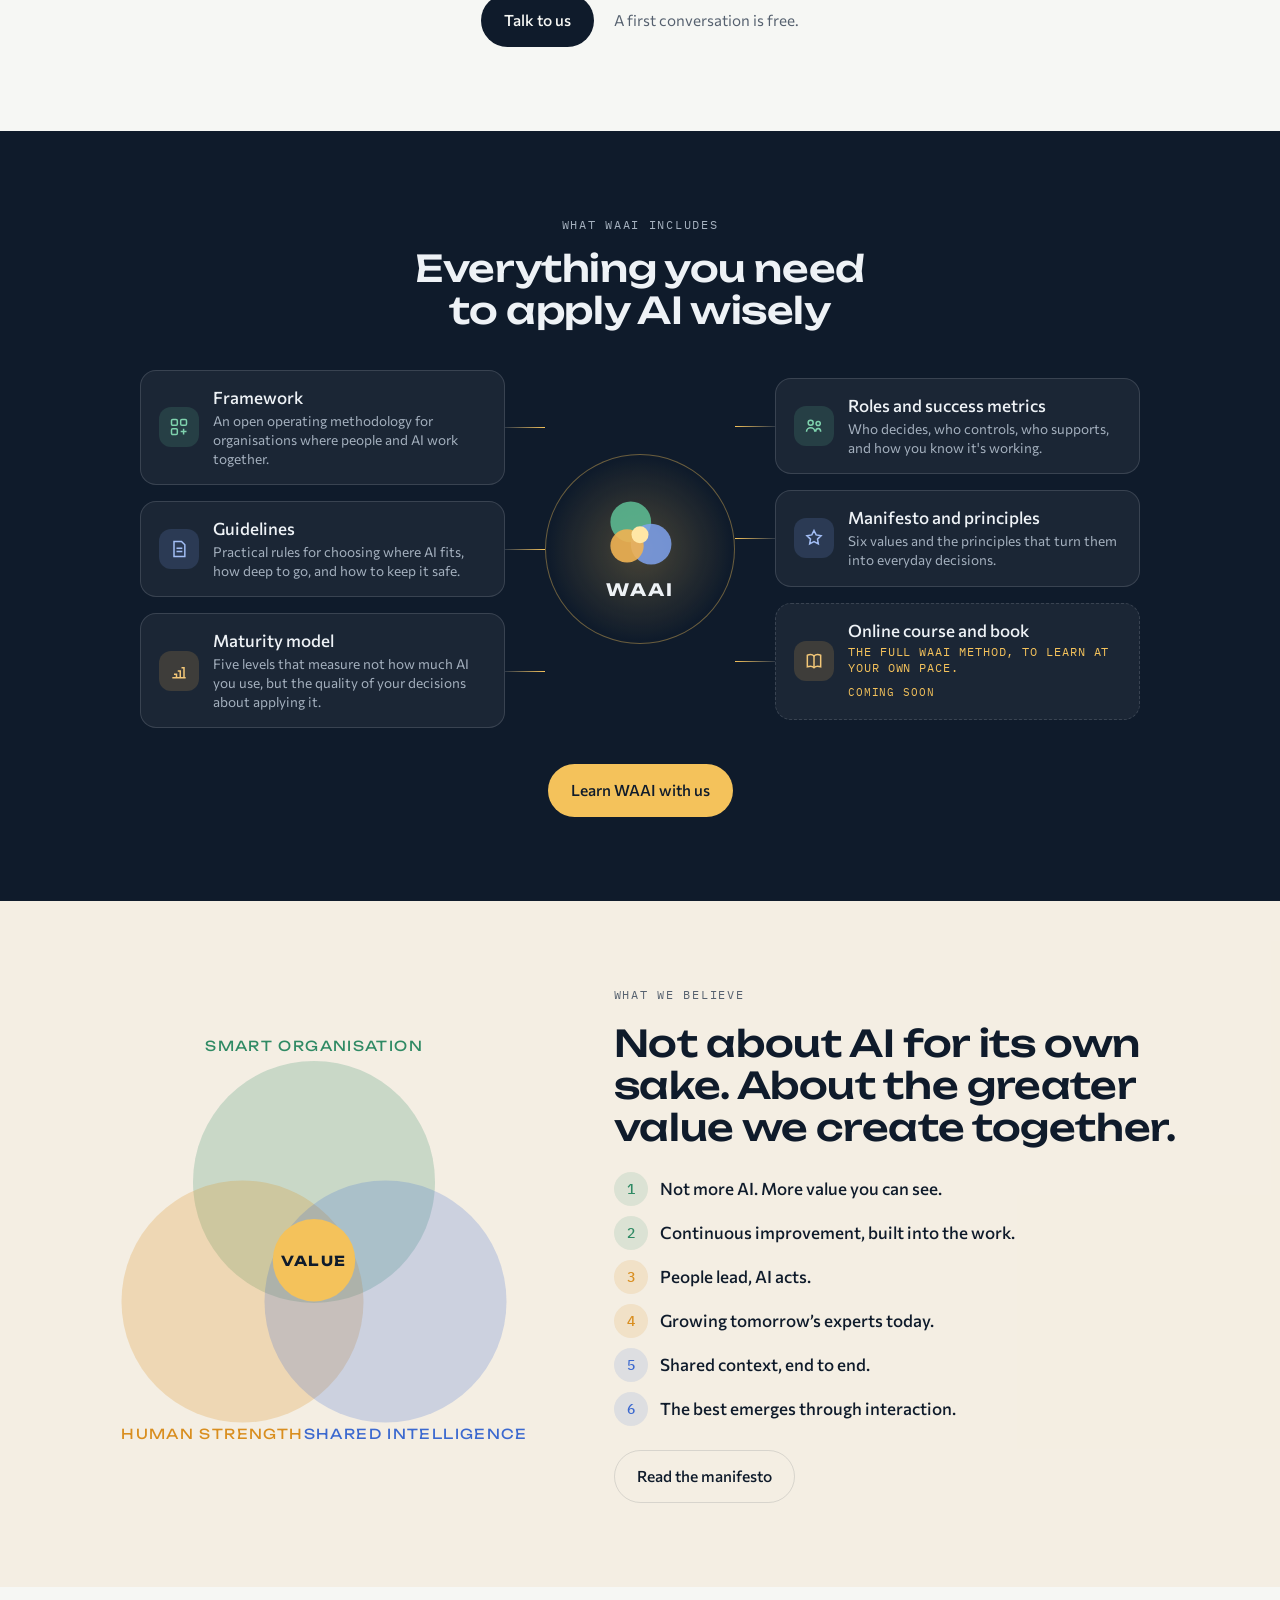
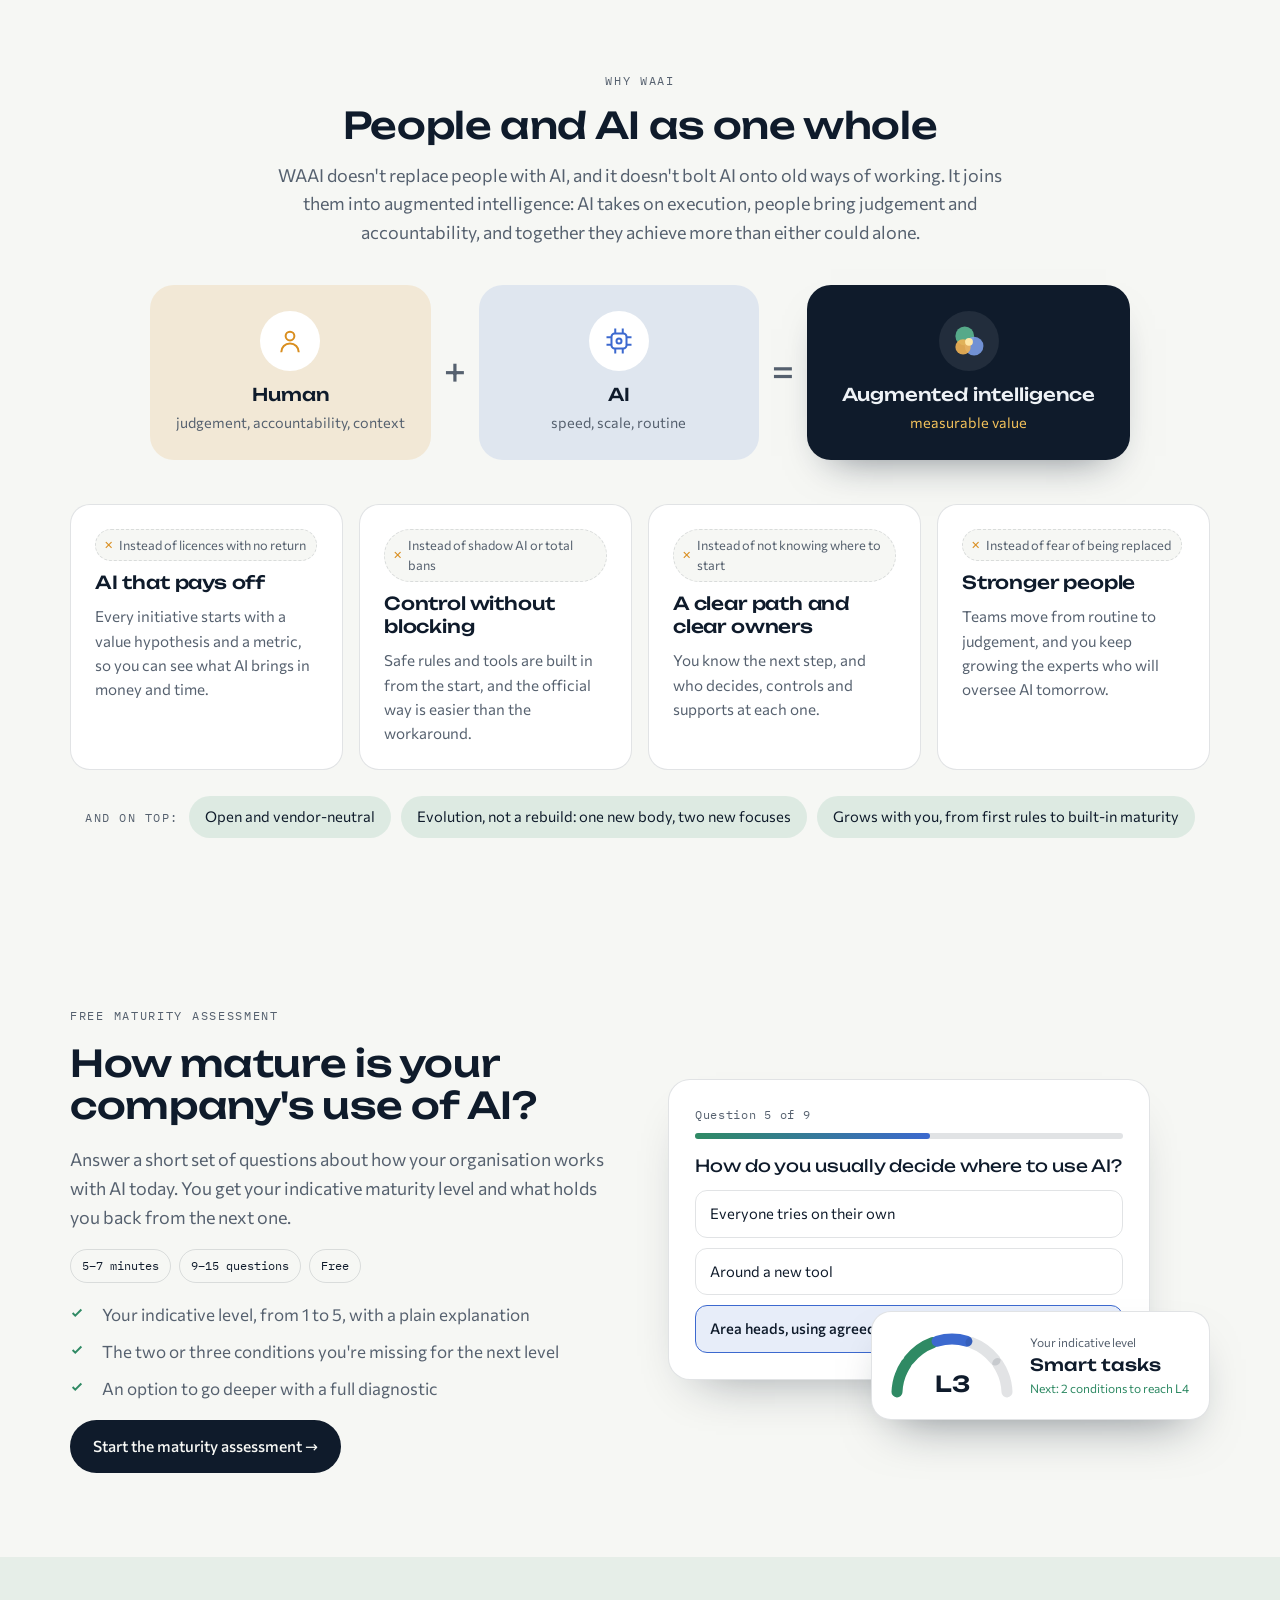
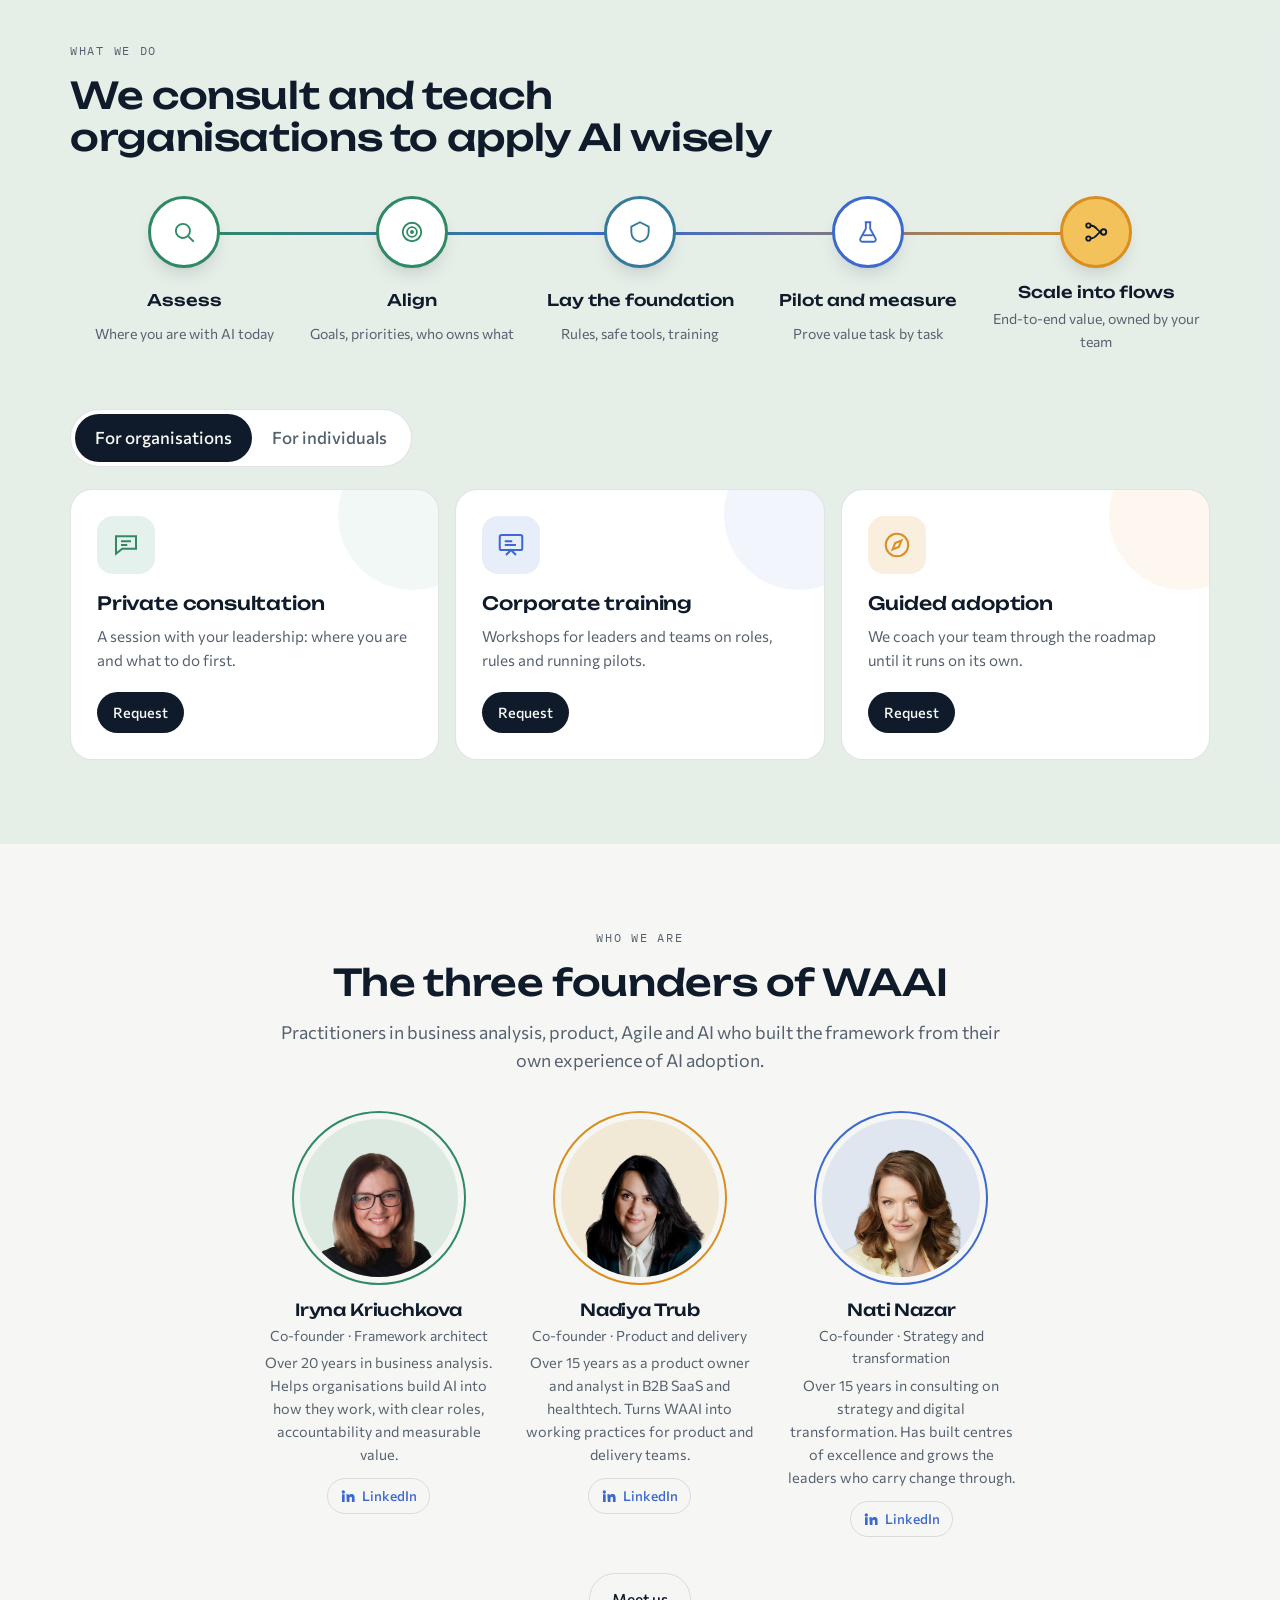
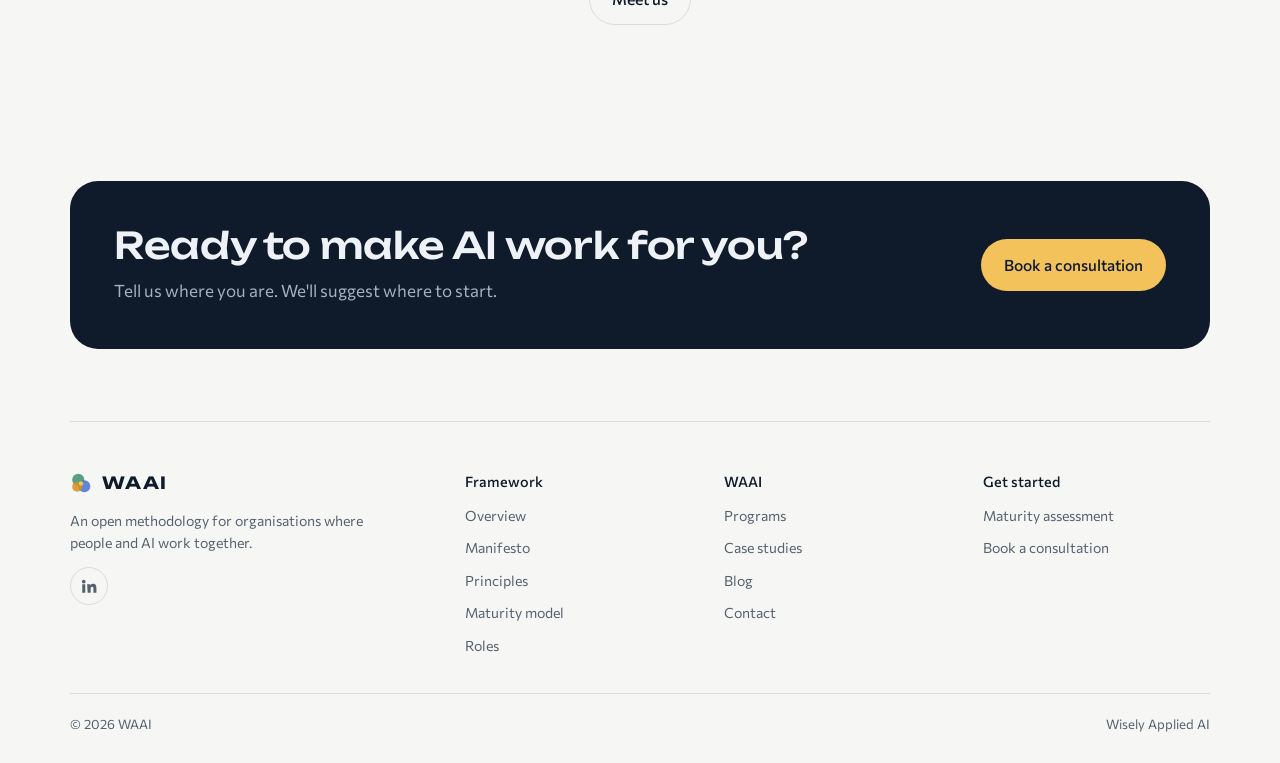
==== commit 71694d76: "Homepage: framework blocks first, then assessment, consulting and founders Co-Authored-By: Claude Op" ====
--- a/index.html
+++ b/index.html
@@ -169,55 +169,6 @@
   </section>
 
   <!-- WHAT WE DO: roadmap + packages -->
-  <section class="sx tint">
-    <div class="wrap">
-      <div class="sec-head">
-        <span class="eyebrow" data-i="whatEyebrow">What we do</span>
-        <h2 data-i="whatTitle">We consult and teach organisations to apply AI wisely</h2>
-      </div>
-      <ol class="journey">
-        <li><span class="node"><svg width="26" height="26" viewBox="0 0 24 24" fill="none" stroke="currentColor" stroke-width="1.7"><circle cx="11" cy="11" r="6.5"/><path d="M16 16l5 5"/></svg></span><b data-i="r1">Assess</b><span data-i="r1d">Where you are with AI today</span></li>
-        <li><span class="node"><svg width="26" height="26" viewBox="0 0 24 24" fill="none" stroke="currentColor" stroke-width="1.7"><circle cx="12" cy="12" r="8.5"/><circle cx="12" cy="12" r="4.5"/><circle cx="12" cy="12" r="1" fill="currentColor"/></svg></span><b data-i="r2">Align</b><span data-i="r2d">Goals, priorities, who owns what</span></li>
-        <li><span class="node"><svg width="26" height="26" viewBox="0 0 24 24" fill="none" stroke="currentColor" stroke-width="1.7"><path d="M12 3l8 4v5c0 5-3.5 8-8 9-4.5-1-8-4-8-9V7z"/></svg></span><b data-i="r3">Lay the foundation</b><span data-i="r3d">Rules, safe tools, training</span></li>
-        <li><span class="node"><svg width="26" height="26" viewBox="0 0 24 24" fill="none" stroke="currentColor" stroke-width="1.7"><path d="M9 3h6M10 3v6l-5 9a2 2 0 0 0 2 3h10a2 2 0 0 0 2-3l-5-9V3"/><path d="M7.5 15h9"/></svg></span><b data-i="r4">Pilot and measure</b><span data-i="r4d">Prove value task by task</span></li>
-        <li><span class="node last"><svg width="26" height="26" viewBox="0 0 24 24" fill="none" stroke="currentColor" stroke-width="1.7"><circle cx="5" cy="6" r="2"/><circle cx="5" cy="18" r="2"/><circle cx="19" cy="12" r="2.5"/><path d="M7 6c6 0 6 6 10 6M7 18c6 0 6-6 10-6"/></svg></span><b data-i="r5">Scale into flows</b><span data-i="r5d">End-to-end value, owned by your team</span></li>
-      </ol>
-
-      <div class="tabs" role="tablist" aria-label="Offers">
-        <button type="button" role="tab" id="tab-org" aria-selected="true" aria-controls="pane-org" data-i="pkOrg">For organisations</button>
-        <button type="button" role="tab" id="tab-ind" aria-selected="false" aria-controls="pane-ind" data-i="pkInd">For individuals</button>
-      </div>
-      <div class="offers" id="pane-org" role="tabpanel" aria-labelledby="tab-org">
-        <div class="offer-card g"><span class="oi"><svg width="30" height="30" viewBox="0 0 24 24" fill="none" stroke="currentColor" stroke-width="1.6"><path d="M4 5h16v10H9l-5 4z"/><path d="M8 9h8M8 12h5"/></svg></span><h3 data-i="pk1">Private consultation</h3><p data-i="pk1d">A session with your leadership: where you are and what to do first.</p><a class="go" href="#contact" data-i="pkReq">Request</a></div>
-        <div class="offer-card b"><span class="oi"><svg width="30" height="30" viewBox="0 0 24 24" fill="none" stroke="currentColor" stroke-width="1.6"><rect x="3" y="4" width="18" height="12" rx="1.5"/><path d="M8 20l4-4 4 4M7 9h6M7 12h9"/></svg></span><h3 data-i="pk2">Corporate training</h3><p data-i="pk2d">Workshops for leaders and teams on roles, rules and running pilots.</p><a class="go" href="#contact" data-i="pkReq">Request</a></div>
-        <div class="offer-card a"><span class="oi"><svg width="30" height="30" viewBox="0 0 24 24" fill="none" stroke="currentColor" stroke-width="1.6"><circle cx="12" cy="12" r="9"/><path d="M15.5 8.5l-2 5-5 2 2-5z"/></svg></span><h3 data-i="pk3">Guided adoption</h3><p data-i="pk3d">We coach your team through the roadmap until it runs on its own.</p><a class="go" href="#contact" data-i="pkReq">Request</a></div>
-      </div>
-      <div class="offers" id="pane-ind" role="tabpanel" aria-labelledby="tab-ind" hidden>
-        <div class="offer-card b soon"><span class="oi"><svg width="30" height="30" viewBox="0 0 24 24" fill="none" stroke="currentColor" stroke-width="1.6"><rect x="3" y="5" width="18" height="12" rx="1.5"/><path d="M10 8.5v5l4.5-2.5z" fill="currentColor"/><path d="M8 21h8"/></svg></span><h3 data-i="pk4">Webinars</h3><p data-i="pk4d">Open sessions introducing WAAI and how to apply it.</p><span class="soon-tag" data-i="soon">Coming soon</span></div>
-        <div class="offer-card g soon"><span class="oi"><svg width="30" height="30" viewBox="0 0 24 24" fill="none" stroke="currentColor" stroke-width="1.6"><path d="M2 9l10-5 10 5-10 5z"/><path d="M6 11v5c3 2.5 9 2.5 12 0v-5M22 9v6"/></svg></span><h3 data-i="pk5">Practitioner training</h3><p data-i="pk5d">For business analysts, product owners, Agile coaches and AI leads.</p><span class="soon-tag" data-i="soon">Coming soon</span></div>
-        <div class="offer-card a soon"><span class="oi"><svg width="30" height="30" viewBox="0 0 24 24" fill="none" stroke="currentColor" stroke-width="1.6"><circle cx="12" cy="9" r="6"/><path d="M8.5 14l-1.5 7 5-3 5 3-1.5-7"/></svg></span><h3 data-i="pk6">Certification</h3><p data-i="pk6d">Become a certified WAAI practitioner.</p><span class="soon-tag" data-i="soon">Coming soon</span></div>
-      </div>
-    </div>
-  </section>
-
-  <!-- TEAM -->
-  <section class="sx">
-    <div class="wrap">
-      <div class="sec-head center">
-        <span class="eyebrow" data-i="teamEyebrow">Who we are</span>
-        <h2 data-i="teamTitle">The three founders of WAAI</h2>
-        <p class="lede" data-i="teamLede">Practitioners in business analysis, product, Agile and AI who built the framework from their own experience of AI adoption.</p>
-      </div>
-      <div class="crew">
-        <div class="mate g"><div class="ph"><img src="assets/img/team/iryna-kriuchkova.webp" alt="Iryna Kriuchkova" loading="lazy" width="560" height="560"></div><h3 data-i="tm1">Iryna Kriuchkova</h3><span data-i="tm1r">Co-founder · Framework architect</span><p class="bio" data-i="tm1b">Over 20 years in business analysis. Helps organisations build AI into how they work, with clear roles, accountability and measurable value.</p><a class="li" href="https://www.linkedin.com/in/irynakriuchkova" target="_blank" rel="noopener" aria-label="Iryna Kriuchkova on LinkedIn"><svg width="16" height="16" viewBox="0 0 24 24" fill="currentColor" aria-hidden="true"><path d="M4.98 3.5a2.5 2.5 0 1 1 0 5 2.5 2.5 0 0 1 0-5zM3 9.5h4V21H3zM9.5 9.5h3.8v1.6h.06c.53-1 1.83-2.06 3.77-2.06 4.03 0 4.77 2.65 4.77 6.1V21h-4v-5.1c0-1.22-.02-2.8-1.7-2.8-1.71 0-1.97 1.33-1.97 2.7V21h-4z"/></svg>LinkedIn</a></div>
-        <div class="mate a"><div class="ph"><img src="assets/img/team/nadiya-trub.webp" alt="Nadiya Trub" loading="lazy" width="560" height="560"></div><h3 data-i="tm2">Nadiya Trub</h3><span data-i="tm2r">Co-founder · Product and delivery</span><p class="bio" data-i="tm2b">Over 15 years as a product owner and analyst in B2B SaaS and healthtech. Turns WAAI into working practices for product and delivery teams.</p><a class="li" href="https://www.linkedin.com/in/nadiyatrub" target="_blank" rel="noopener" aria-label="Nadiya Trub on LinkedIn"><svg width="16" height="16" viewBox="0 0 24 24" fill="currentColor" aria-hidden="true"><path d="M4.98 3.5a2.5 2.5 0 1 1 0 5 2.5 2.5 0 0 1 0-5zM3 9.5h4V21H3zM9.5 9.5h3.8v1.6h.06c.53-1 1.83-2.06 3.77-2.06 4.03 0 4.77 2.65 4.77 6.1V21h-4v-5.1c0-1.22-.02-2.8-1.7-2.8-1.71 0-1.97 1.33-1.97 2.7V21h-4z"/></svg>LinkedIn</a></div>
-        <div class="mate b"><div class="ph"><img src="assets/img/team/nati-nazar.webp" alt="Nati Nazar" loading="lazy" width="560" height="560"></div><h3 data-i="tm3">Nati Nazar</h3><span data-i="tm3r">Co-founder · Strategy and transformation</span><p class="bio" data-i="tm3b">Over 15 years in consulting on strategy and digital transformation. Has built centres of excellence and grows the leaders who carry change through.</p><a class="li" href="https://www.linkedin.com/in/natinazar" target="_blank" rel="noopener" aria-label="Nati Nazar on LinkedIn"><svg width="16" height="16" viewBox="0 0 24 24" fill="currentColor" aria-hidden="true"><path d="M4.98 3.5a2.5 2.5 0 1 1 0 5 2.5 2.5 0 0 1 0-5zM3 9.5h4V21H3zM9.5 9.5h3.8v1.6h.06c.53-1 1.83-2.06 3.77-2.06 4.03 0 4.77 2.65 4.77 6.1V21h-4v-5.1c0-1.22-.02-2.8-1.7-2.8-1.71 0-1.97 1.33-1.97 2.7V21h-4z"/></svg>LinkedIn</a></div>
-      </div>
-      <div class="cta-row center"><a class="btn btn-ghost" href="#contact" data-i="ctaMeet">Meet us</a></div>
-    </div>
-  </section>
-
-  <!-- COMPONENTS: hub diagram on dark -->
   <section class="sx dark">
     <div class="wrap">
       <div class="sec-head center">
@@ -242,6 +193,65 @@
   </section>
 
   <!-- ASSESSMENT: product mock -->
+  <section class="sx warm">
+    <div class="wrap values2">
+      <div class="venn" aria-hidden="true">
+        <svg viewBox="0 -4 320 304" width="100%">
+          <circle cx="160" cy="105" r="88" fill="var(--green)" opacity=".22"/>
+          <circle cx="108" cy="192" r="88" fill="var(--amber)" opacity=".24"/>
+          <circle cx="212" cy="192" r="88" fill="var(--blue)" opacity=".22"/>
+          <circle cx="160" cy="162" r="30" fill="var(--core)"/>
+          <text x="160" y="166" text-anchor="middle" class="vc" style="fill:#0F1B2B" data-i="svgValue">VALUE</text>
+          <text x="160" y="10" text-anchor="middle" class="vt" style="fill:var(--green)" data-i="svgOrg">SMART ORGANISATION</text>
+          <text x="86" y="292" text-anchor="middle" class="vt" style="fill:var(--amber)" data-i="svgHum">HUMAN STRENGTH</text>
+          <text x="234" y="292" text-anchor="middle" class="vt" style="fill:var(--blue)" data-i="svgShr">SHARED INTELLIGENCE</text>
+        </svg>
+      </div>
+      <div class="vlist">
+        <span class="eyebrow" data-i="valEyebrow">What we believe</span>
+        <h2 data-i="valTitle">Not about AI for its own sake. About the greater value we create together.</h2>
+        <ol>
+          <li class="g"><span>1</span><b data-i="v1">Not more AI. More value you can see.</b></li>
+          <li class="g"><span>2</span><b data-i="v2">Continuous improvement, built into the work.</b></li>
+          <li class="a"><span>3</span><b data-i="v3">People lead, AI acts.</b></li>
+          <li class="a"><span>4</span><b data-i="v4">Growing tomorrow’s experts today.</b></li>
+          <li class="b"><span>5</span><b data-i="v5">Shared context, end to end.</b></li>
+          <li class="b"><span>6</span><b data-i="v6">The best emerges through interaction.</b></li>
+        </ol>
+        <div><a class="btn btn-ghost" href="#manifesto" data-i="ctaManifesto">Read the manifesto</a></div>
+      </div>
+    </div>
+  </section>
+
+  <!-- WHY -->
+  <section class="sx why2">
+    <div class="wrap">
+      <div class="sec-head center">
+        <span class="eyebrow" data-i="whyEyebrow">Why WAAI</span>
+        <h2 data-i="wTitle">People and AI as one whole</h2>
+        <p class="lede" data-i="wLede">WAAI doesn't replace people with AI, and it doesn't bolt AI onto old ways of working. It joins them into augmented intelligence: AI takes on execution, people bring judgement and accountability, and together they achieve more than either could alone.</p>
+      </div>
+      <div class="eq" aria-label="Human plus AI equals augmented intelligence">
+        <div class="eqc hum"><span class="eqi"><svg width="30" height="30" viewBox="0 0 24 24" fill="none" stroke="currentColor" stroke-width="1.6" aria-hidden="true"><circle cx="12" cy="8" r="3.5"/><path d="M5 21c0-4 3-7 7-7s7 3 7 7"/></svg></span><b data-i="wHum">Human</b><small data-i="wHumD">judgement, accountability, context</small></div>
+        <span class="op" aria-hidden="true">+</span>
+        <div class="eqc ai"><span class="eqi"><svg width="30" height="30" viewBox="0 0 24 24" fill="none" stroke="currentColor" stroke-width="1.6" aria-hidden="true"><rect x="6" y="6" width="12" height="12" rx="2.5"/><path d="M9 2v4M15 2v4M9 18v4M15 18v4M2 9h4M2 15h4M18 9h4M18 15h4"/><circle cx="12" cy="12" r="2"/></svg></span><b data-i="wAi">AI</b><small data-i="wAiD">speed, scale, routine</small></div>
+        <span class="op" aria-hidden="true">=</span>
+        <div class="eqc res"><span class="eqi"><svg width="34" height="34" viewBox="0 0 40 40" aria-hidden="true"><circle cx="15" cy="14" r="11" fill="#5FC097" opacity=".85"/><circle cx="26" cy="26" r="11" fill="#7FA3EE" opacity=".85"/><circle cx="13" cy="27" r="9" fill="#F0B354" opacity=".9"/><circle cx="20" cy="21" r="4.6" fill="#FFE7A6"/></svg></span><b data-i="wRes">Augmented intelligence</b><small data-i="wResD">measurable value</small></div>
+      </div>
+      <div class="outs">
+        <div class="out"><span class="inst" data-i="wI1">Instead of licences with no return</span><h3 data-i="wO1">AI that pays off</h3><p data-i="wO1d">Every initiative starts with a value hypothesis and a metric, so you can see what AI brings in money and time.</p></div>
+        <div class="out"><span class="inst" data-i="wI2">Instead of shadow AI or total bans</span><h3 data-i="wO2">Control without blocking</h3><p data-i="wO2d">Safe rules and tools are built in from the start, and the official way is easier than the workaround.</p></div>
+        <div class="out"><span class="inst" data-i="wI3">Instead of not knowing where to start</span><h3 data-i="wO3">A clear path and clear owners</h3><p data-i="wO3d">You know the next step, and who decides, controls and supports at each one.</p></div>
+        <div class="out"><span class="inst" data-i="wI4">Instead of fear of being replaced</span><h3 data-i="wO4">Stronger people</h3><p data-i="wO4d">Teams move from routine to judgement, and you keep growing the experts who will oversee AI tomorrow.</p></div>
+      </div>
+      <div class="plus">
+        <span class="plus-l" data-i="wPlus">And on top:</span>
+        <span class="chip" data-i="wP1">Open and vendor-neutral</span>
+        <span class="chip" data-i="wP2">Evolution, not a rebuild: one new body, two new focuses</span>
+        <span class="chip" data-i="wP3">Grows with you, from first rules to built-in maturity</span>
+      </div>
+    </div>
+  </section>
   <section class="sx">
     <div class="wrap assess2">
       <div class="assess-copy">
@@ -280,65 +290,55 @@
   </section>
 
   <!-- VALUES: venn -->
-  <section class="sx warm">
-    <div class="wrap values2">
-      <div class="venn" aria-hidden="true">
-        <svg viewBox="0 -4 320 304" width="100%">
-          <circle cx="160" cy="105" r="88" fill="var(--green)" opacity=".22"/>
-          <circle cx="108" cy="192" r="88" fill="var(--amber)" opacity=".24"/>
-          <circle cx="212" cy="192" r="88" fill="var(--blue)" opacity=".22"/>
-          <circle cx="160" cy="162" r="30" fill="var(--core)"/>
-          <text x="160" y="166" text-anchor="middle" class="vc" style="fill:#0F1B2B" data-i="svgValue">VALUE</text>
-          <text x="160" y="10" text-anchor="middle" class="vt" style="fill:var(--green)" data-i="svgOrg">SMART ORGANISATION</text>
-          <text x="86" y="292" text-anchor="middle" class="vt" style="fill:var(--amber)" data-i="svgHum">HUMAN STRENGTH</text>
-          <text x="234" y="292" text-anchor="middle" class="vt" style="fill:var(--blue)" data-i="svgShr">SHARED INTELLIGENCE</text>
-        </svg>
-      </div>
-      <div class="vlist">
-        <span class="eyebrow" data-i="valEyebrow">What we believe</span>
-        <h2 data-i="valTitle">Not about AI for its own sake. About the greater value we create together.</h2>
-        <ol>
-          <li class="g"><span>1</span><b data-i="v1">Not more AI. More value you can see.</b></li>
-          <li class="g"><span>2</span><b data-i="v2">Continuous improvement, built into the work.</b></li>
-          <li class="a"><span>3</span><b data-i="v3">People lead, AI acts.</b></li>
-          <li class="a"><span>4</span><b data-i="v4">Growing tomorrow’s experts today.</b></li>
-          <li class="b"><span>5</span><b data-i="v5">Shared context, end to end.</b></li>
-          <li class="b"><span>6</span><b data-i="v6">The best emerges through interaction.</b></li>
-        </ol>
-        <div><a class="btn btn-ghost" href="#manifesto" data-i="ctaManifesto">Read the manifesto</a></div>
-      </div>
-    </div>
-  </section>
-
-  <!-- WHY -->
-  <section class="sx why2">
+  <section class="sx tint">
+    <div class="wrap">
+      <div class="sec-head">
+        <span class="eyebrow" data-i="whatEyebrow">What we do</span>
+        <h2 data-i="whatTitle">We consult and teach organisations to apply AI wisely</h2>
+      </div>
+      <ol class="journey">
+        <li><span class="node"><svg width="26" height="26" viewBox="0 0 24 24" fill="none" stroke="currentColor" stroke-width="1.7"><circle cx="11" cy="11" r="6.5"/><path d="M16 16l5 5"/></svg></span><b data-i="r1">Assess</b><span data-i="r1d">Where you are with AI today</span></li>
+        <li><span class="node"><svg width="26" height="26" viewBox="0 0 24 24" fill="none" stroke="currentColor" stroke-width="1.7"><circle cx="12" cy="12" r="8.5"/><circle cx="12" cy="12" r="4.5"/><circle cx="12" cy="12" r="1" fill="currentColor"/></svg></span><b data-i="r2">Align</b><span data-i="r2d">Goals, priorities, who owns what</span></li>
+        <li><span class="node"><svg width="26" height="26" viewBox="0 0 24 24" fill="none" stroke="currentColor" stroke-width="1.7"><path d="M12 3l8 4v5c0 5-3.5 8-8 9-4.5-1-8-4-8-9V7z"/></svg></span><b data-i="r3">Lay the foundation</b><span data-i="r3d">Rules, safe tools, training</span></li>
+        <li><span class="node"><svg width="26" height="26" viewBox="0 0 24 24" fill="none" stroke="currentColor" stroke-width="1.7"><path d="M9 3h6M10 3v6l-5 9a2 2 0 0 0 2 3h10a2 2 0 0 0 2-3l-5-9V3"/><path d="M7.5 15h9"/></svg></span><b data-i="r4">Pilot and measure</b><span data-i="r4d">Prove value task by task</span></li>
+        <li><span class="node last"><svg width="26" height="26" viewBox="0 0 24 24" fill="none" stroke="currentColor" stroke-width="1.7"><circle cx="5" cy="6" r="2"/><circle cx="5" cy="18" r="2"/><circle cx="19" cy="12" r="2.5"/><path d="M7 6c6 0 6 6 10 6M7 18c6 0 6-6 10-6"/></svg></span><b data-i="r5">Scale into flows</b><span data-i="r5d">End-to-end value, owned by your team</span></li>
+      </ol>
+
+      <div class="tabs" role="tablist" aria-label="Offers">
+        <button type="button" role="tab" id="tab-org" aria-selected="true" aria-controls="pane-org" data-i="pkOrg">For organisations</button>
+        <button type="button" role="tab" id="tab-ind" aria-selected="false" aria-controls="pane-ind" data-i="pkInd">For individuals</button>
+      </div>
+      <div class="offers" id="pane-org" role="tabpanel" aria-labelledby="tab-org">
+        <div class="offer-card g"><span class="oi"><svg width="30" height="30" viewBox="0 0 24 24" fill="none" stroke="currentColor" stroke-width="1.6"><path d="M4 5h16v10H9l-5 4z"/><path d="M8 9h8M8 12h5"/></svg></span><h3 data-i="pk1">Private consultation</h3><p data-i="pk1d">A session with your leadership: where you are and what to do first.</p><a class="go" href="#contact" data-i="pkReq">Request</a></div>
+        <div class="offer-card b"><span class="oi"><svg width="30" height="30" viewBox="0 0 24 24" fill="none" stroke="currentColor" stroke-width="1.6"><rect x="3" y="4" width="18" height="12" rx="1.5"/><path d="M8 20l4-4 4 4M7 9h6M7 12h9"/></svg></span><h3 data-i="pk2">Corporate training</h3><p data-i="pk2d">Workshops for leaders and teams on roles, rules and running pilots.</p><a class="go" href="#contact" data-i="pkReq">Request</a></div>
+        <div class="offer-card a"><span class="oi"><svg width="30" height="30" viewBox="0 0 24 24" fill="none" stroke="currentColor" stroke-width="1.6"><circle cx="12" cy="12" r="9"/><path d="M15.5 8.5l-2 5-5 2 2-5z"/></svg></span><h3 data-i="pk3">Guided adoption</h3><p data-i="pk3d">We coach your team through the roadmap until it runs on its own.</p><a class="go" href="#contact" data-i="pkReq">Request</a></div>
+      </div>
+      <div class="offers" id="pane-ind" role="tabpanel" aria-labelledby="tab-ind" hidden>
+        <div class="offer-card b soon"><span class="oi"><svg width="30" height="30" viewBox="0 0 24 24" fill="none" stroke="currentColor" stroke-width="1.6"><rect x="3" y="5" width="18" height="12" rx="1.5"/><path d="M10 8.5v5l4.5-2.5z" fill="currentColor"/><path d="M8 21h8"/></svg></span><h3 data-i="pk4">Webinars</h3><p data-i="pk4d">Open sessions introducing WAAI and how to apply it.</p><span class="soon-tag" data-i="soon">Coming soon</span></div>
+        <div class="offer-card g soon"><span class="oi"><svg width="30" height="30" viewBox="0 0 24 24" fill="none" stroke="currentColor" stroke-width="1.6"><path d="M2 9l10-5 10 5-10 5z"/><path d="M6 11v5c3 2.5 9 2.5 12 0v-5M22 9v6"/></svg></span><h3 data-i="pk5">Practitioner training</h3><p data-i="pk5d">For business analysts, product owners, Agile coaches and AI leads.</p><span class="soon-tag" data-i="soon">Coming soon</span></div>
+        <div class="offer-card a soon"><span class="oi"><svg width="30" height="30" viewBox="0 0 24 24" fill="none" stroke="currentColor" stroke-width="1.6"><circle cx="12" cy="9" r="6"/><path d="M8.5 14l-1.5 7 5-3 5 3-1.5-7"/></svg></span><h3 data-i="pk6">Certification</h3><p data-i="pk6d">Become a certified WAAI practitioner.</p><span class="soon-tag" data-i="soon">Coming soon</span></div>
+      </div>
+    </div>
+  </section>
+
+  <!-- TEAM -->
+  <section class="sx">
     <div class="wrap">
       <div class="sec-head center">
-        <span class="eyebrow" data-i="whyEyebrow">Why WAAI</span>
-        <h2 data-i="wTitle">People and AI as one whole</h2>
-        <p class="lede" data-i="wLede">WAAI doesn't replace people with AI, and it doesn't bolt AI onto old ways of working. It joins them into augmented intelligence: AI takes on execution, people bring judgement and accountability, and together they achieve more than either could alone.</p>
-      </div>
-      <div class="eq" aria-label="Human plus AI equals augmented intelligence">
-        <div class="eqc hum"><span class="eqi"><svg width="30" height="30" viewBox="0 0 24 24" fill="none" stroke="currentColor" stroke-width="1.6" aria-hidden="true"><circle cx="12" cy="8" r="3.5"/><path d="M5 21c0-4 3-7 7-7s7 3 7 7"/></svg></span><b data-i="wHum">Human</b><small data-i="wHumD">judgement, accountability, context</small></div>
-        <span class="op" aria-hidden="true">+</span>
-        <div class="eqc ai"><span class="eqi"><svg width="30" height="30" viewBox="0 0 24 24" fill="none" stroke="currentColor" stroke-width="1.6" aria-hidden="true"><rect x="6" y="6" width="12" height="12" rx="2.5"/><path d="M9 2v4M15 2v4M9 18v4M15 18v4M2 9h4M2 15h4M18 9h4M18 15h4"/><circle cx="12" cy="12" r="2"/></svg></span><b data-i="wAi">AI</b><small data-i="wAiD">speed, scale, routine</small></div>
-        <span class="op" aria-hidden="true">=</span>
-        <div class="eqc res"><span class="eqi"><svg width="34" height="34" viewBox="0 0 40 40" aria-hidden="true"><circle cx="15" cy="14" r="11" fill="#5FC097" opacity=".85"/><circle cx="26" cy="26" r="11" fill="#7FA3EE" opacity=".85"/><circle cx="13" cy="27" r="9" fill="#F0B354" opacity=".9"/><circle cx="20" cy="21" r="4.6" fill="#FFE7A6"/></svg></span><b data-i="wRes">Augmented intelligence</b><small data-i="wResD">measurable value</small></div>
-      </div>
-      <div class="outs">
-        <div class="out"><span class="inst" data-i="wI1">Instead of licences with no return</span><h3 data-i="wO1">AI that pays off</h3><p data-i="wO1d">Every initiative starts with a value hypothesis and a metric, so you can see what AI brings in money and time.</p></div>
-        <div class="out"><span class="inst" data-i="wI2">Instead of shadow AI or total bans</span><h3 data-i="wO2">Control without blocking</h3><p data-i="wO2d">Safe rules and tools are built in from the start, and the official way is easier than the workaround.</p></div>
-        <div class="out"><span class="inst" data-i="wI3">Instead of not knowing where to start</span><h3 data-i="wO3">A clear path and clear owners</h3><p data-i="wO3d">You know the next step, and who decides, controls and supports at each one.</p></div>
-        <div class="out"><span class="inst" data-i="wI4">Instead of fear of being replaced</span><h3 data-i="wO4">Stronger people</h3><p data-i="wO4d">Teams move from routine to judgement, and you keep growing the experts who will oversee AI tomorrow.</p></div>
-      </div>
-      <div class="plus">
-        <span class="plus-l" data-i="wPlus">And on top:</span>
-        <span class="chip" data-i="wP1">Open and vendor-neutral</span>
-        <span class="chip" data-i="wP2">Evolution, not a rebuild: one new body, two new focuses</span>
-        <span class="chip" data-i="wP3">Grows with you, from first rules to built-in maturity</span>
-      </div>
-    </div>
-  </section>
+        <span class="eyebrow" data-i="teamEyebrow">Who we are</span>
+        <h2 data-i="teamTitle">The three founders of WAAI</h2>
+        <p class="lede" data-i="teamLede">Practitioners in business analysis, product, Agile and AI who built the framework from their own experience of AI adoption.</p>
+      </div>
+      <div class="crew">
+        <div class="mate g"><div class="ph"><img src="assets/img/team/iryna-kriuchkova.webp" alt="Iryna Kriuchkova" loading="lazy" width="560" height="560"></div><h3 data-i="tm1">Iryna Kriuchkova</h3><span data-i="tm1r">Co-founder · Framework architect</span><p class="bio" data-i="tm1b">Over 20 years in business analysis. Helps organisations build AI into how they work, with clear roles, accountability and measurable value.</p><a class="li" href="https://www.linkedin.com/in/irynakriuchkova" target="_blank" rel="noopener" aria-label="Iryna Kriuchkova on LinkedIn"><svg width="16" height="16" viewBox="0 0 24 24" fill="currentColor" aria-hidden="true"><path d="M4.98 3.5a2.5 2.5 0 1 1 0 5 2.5 2.5 0 0 1 0-5zM3 9.5h4V21H3zM9.5 9.5h3.8v1.6h.06c.53-1 1.83-2.06 3.77-2.06 4.03 0 4.77 2.65 4.77 6.1V21h-4v-5.1c0-1.22-.02-2.8-1.7-2.8-1.71 0-1.97 1.33-1.97 2.7V21h-4z"/></svg>LinkedIn</a></div>
+        <div class="mate a"><div class="ph"><img src="assets/img/team/nadiya-trub.webp" alt="Nadiya Trub" loading="lazy" width="560" height="560"></div><h3 data-i="tm2">Nadiya Trub</h3><span data-i="tm2r">Co-founder · Product and delivery</span><p class="bio" data-i="tm2b">Over 15 years as a product owner and analyst in B2B SaaS and healthtech. Turns WAAI into working practices for product and delivery teams.</p><a class="li" href="https://www.linkedin.com/in/nadiyatrub" target="_blank" rel="noopener" aria-label="Nadiya Trub on LinkedIn"><svg width="16" height="16" viewBox="0 0 24 24" fill="currentColor" aria-hidden="true"><path d="M4.98 3.5a2.5 2.5 0 1 1 0 5 2.5 2.5 0 0 1 0-5zM3 9.5h4V21H3zM9.5 9.5h3.8v1.6h.06c.53-1 1.83-2.06 3.77-2.06 4.03 0 4.77 2.65 4.77 6.1V21h-4v-5.1c0-1.22-.02-2.8-1.7-2.8-1.71 0-1.97 1.33-1.97 2.7V21h-4z"/></svg>LinkedIn</a></div>
+        <div class="mate b"><div class="ph"><img src="assets/img/team/nati-nazar.webp" alt="Nati Nazar" loading="lazy" width="560" height="560"></div><h3 data-i="tm3">Nati Nazar</h3><span data-i="tm3r">Co-founder · Strategy and transformation</span><p class="bio" data-i="tm3b">Over 15 years in consulting on strategy and digital transformation. Has built centres of excellence and grows the leaders who carry change through.</p><a class="li" href="https://www.linkedin.com/in/natinazar" target="_blank" rel="noopener" aria-label="Nati Nazar on LinkedIn"><svg width="16" height="16" viewBox="0 0 24 24" fill="currentColor" aria-hidden="true"><path d="M4.98 3.5a2.5 2.5 0 1 1 0 5 2.5 2.5 0 0 1 0-5zM3 9.5h4V21H3zM9.5 9.5h3.8v1.6h.06c.53-1 1.83-2.06 3.77-2.06 4.03 0 4.77 2.65 4.77 6.1V21h-4v-5.1c0-1.22-.02-2.8-1.7-2.8-1.71 0-1.97 1.33-1.97 2.7V21h-4z"/></svg>LinkedIn</a></div>
+      </div>
+      <div class="cta-row center"><a class="btn btn-ghost" href="#contact" data-i="ctaMeet">Meet us</a></div>
+    </div>
+  </section>
+
+  <!-- COMPONENTS: hub diagram on dark -->
 
   <div class="wrap">
     <div class="band">
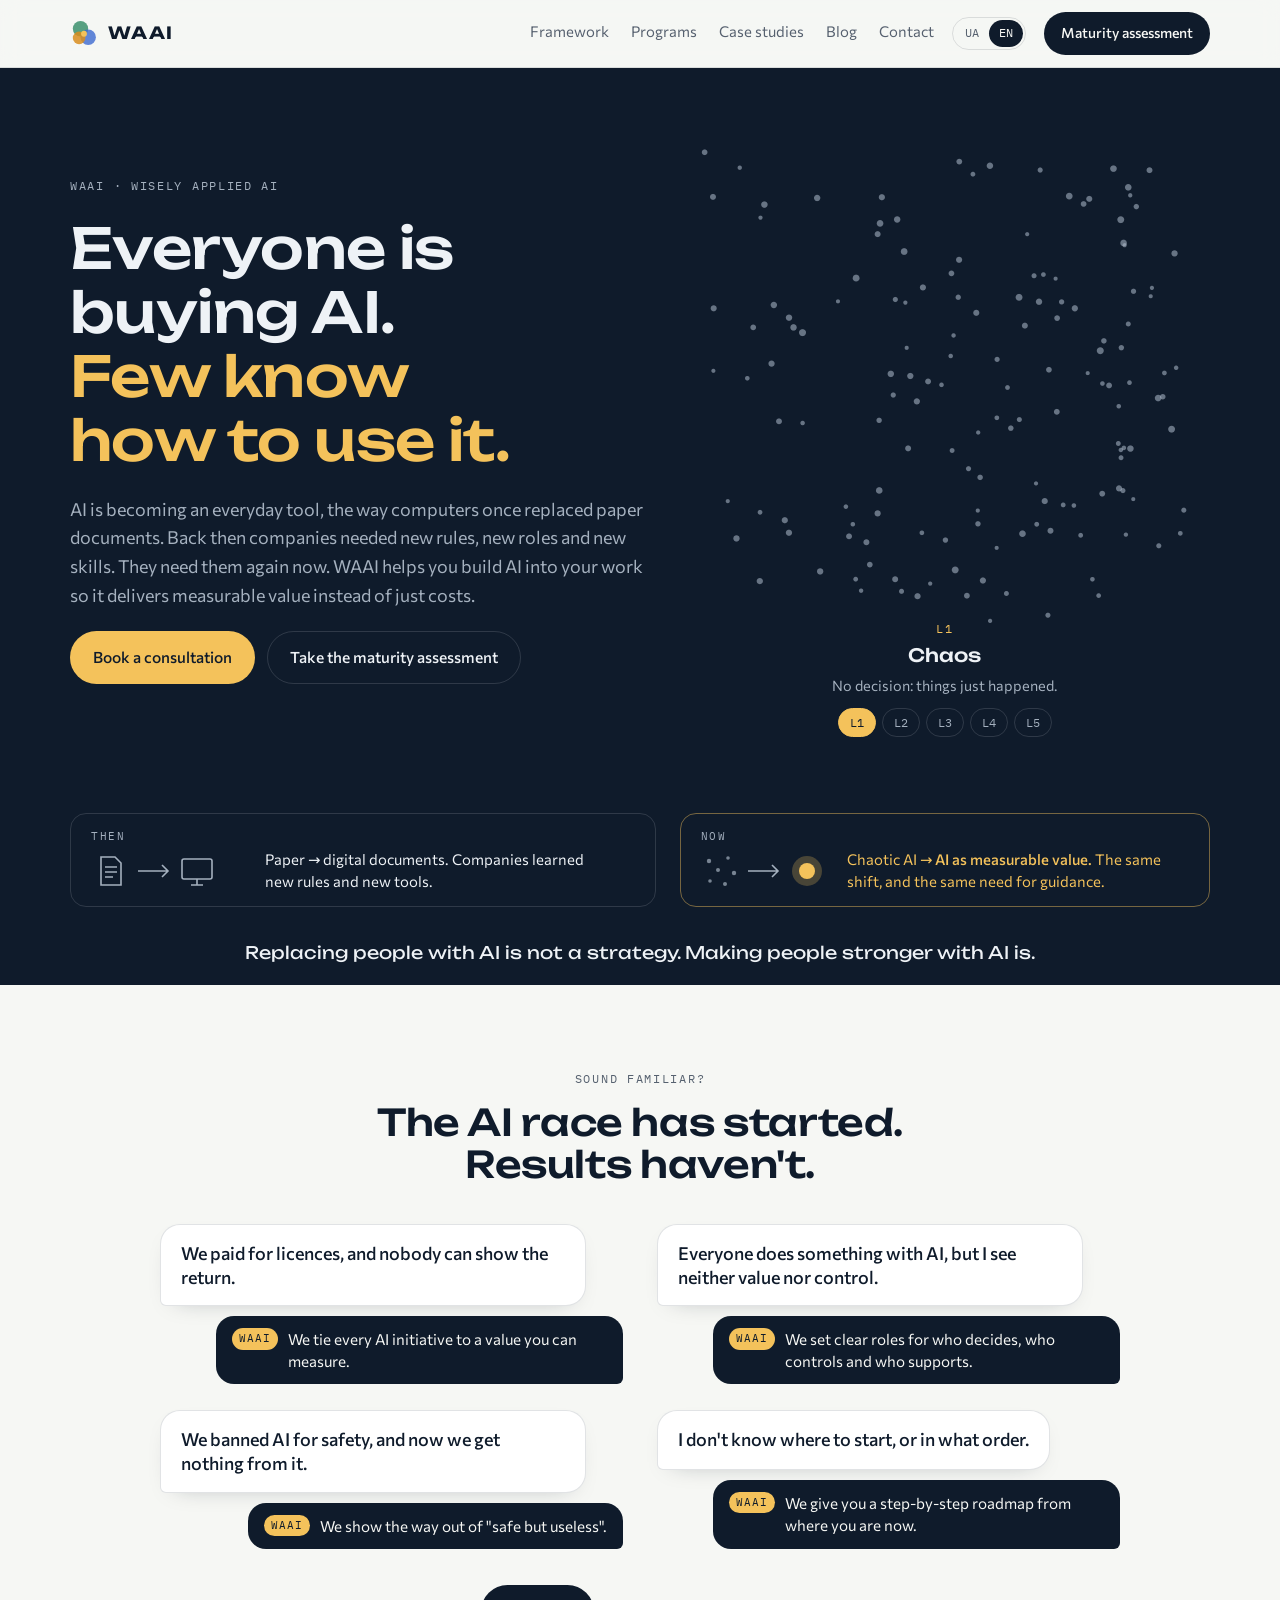
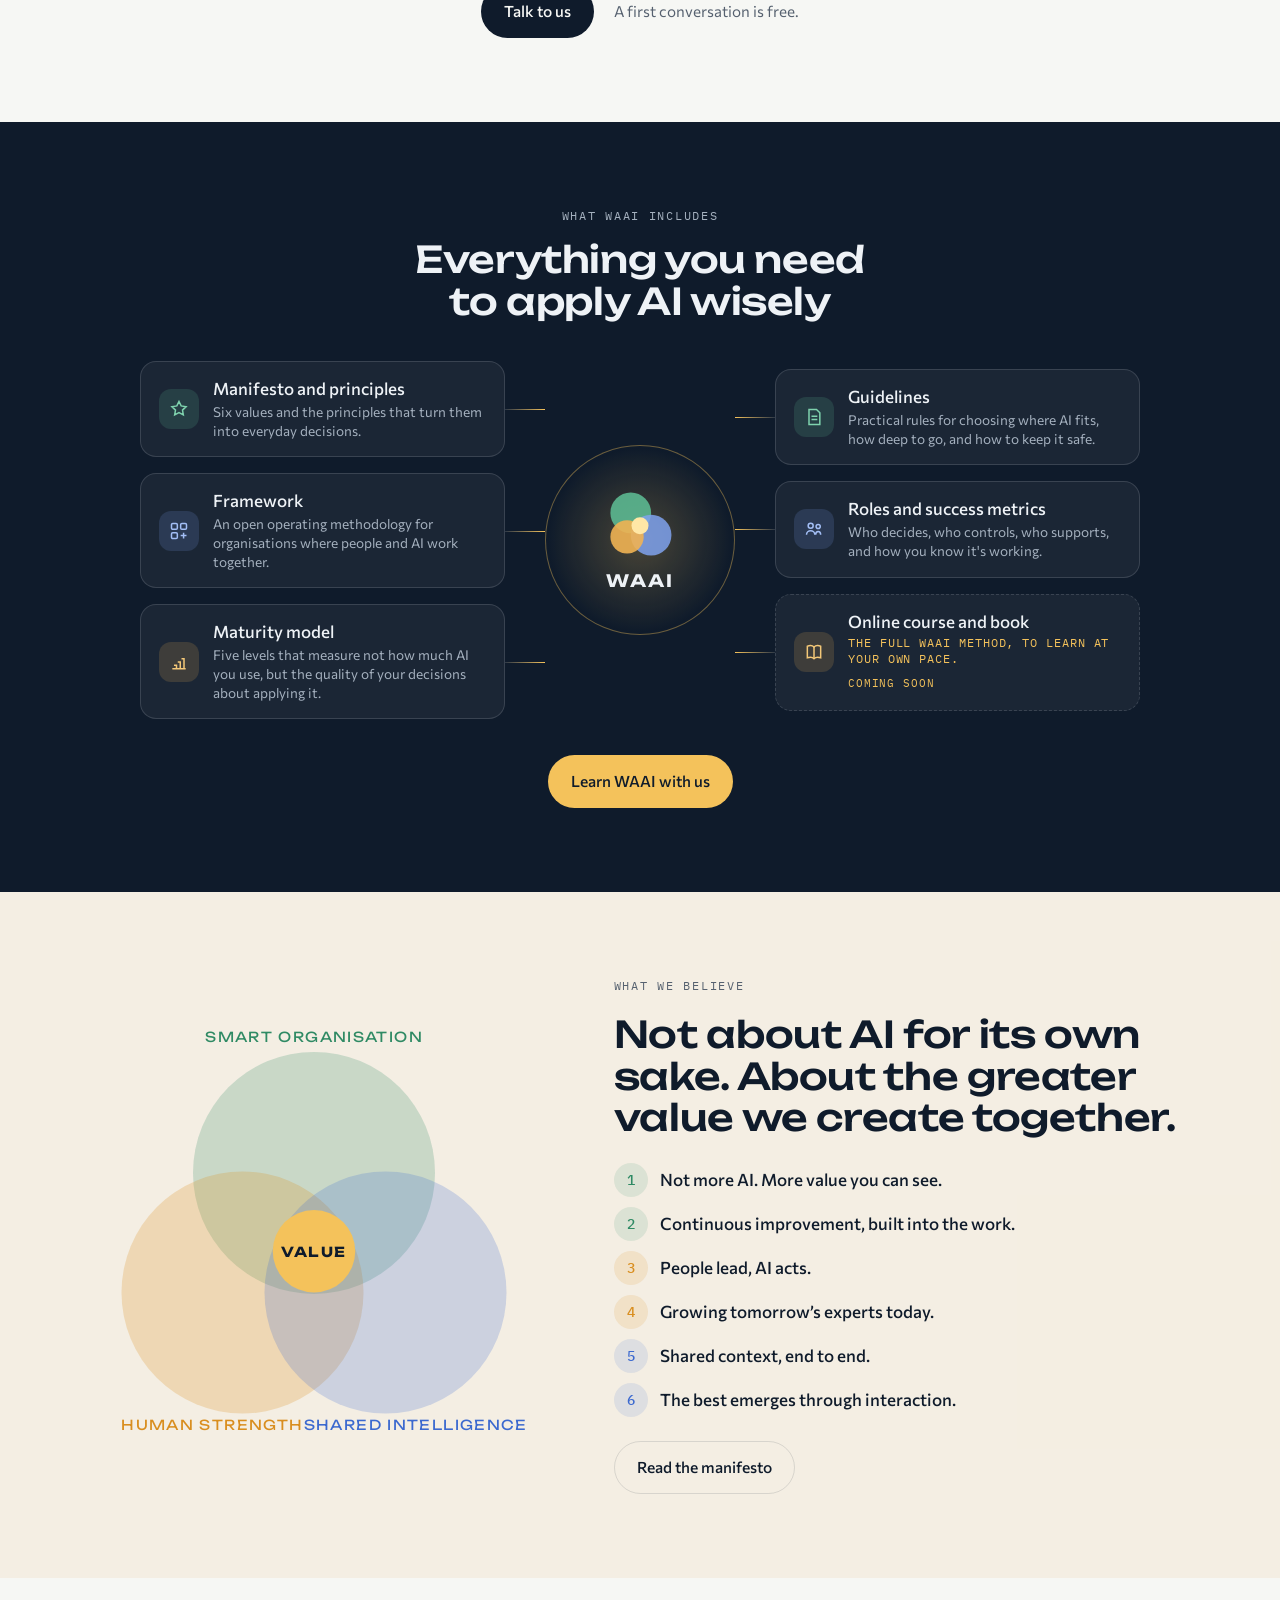
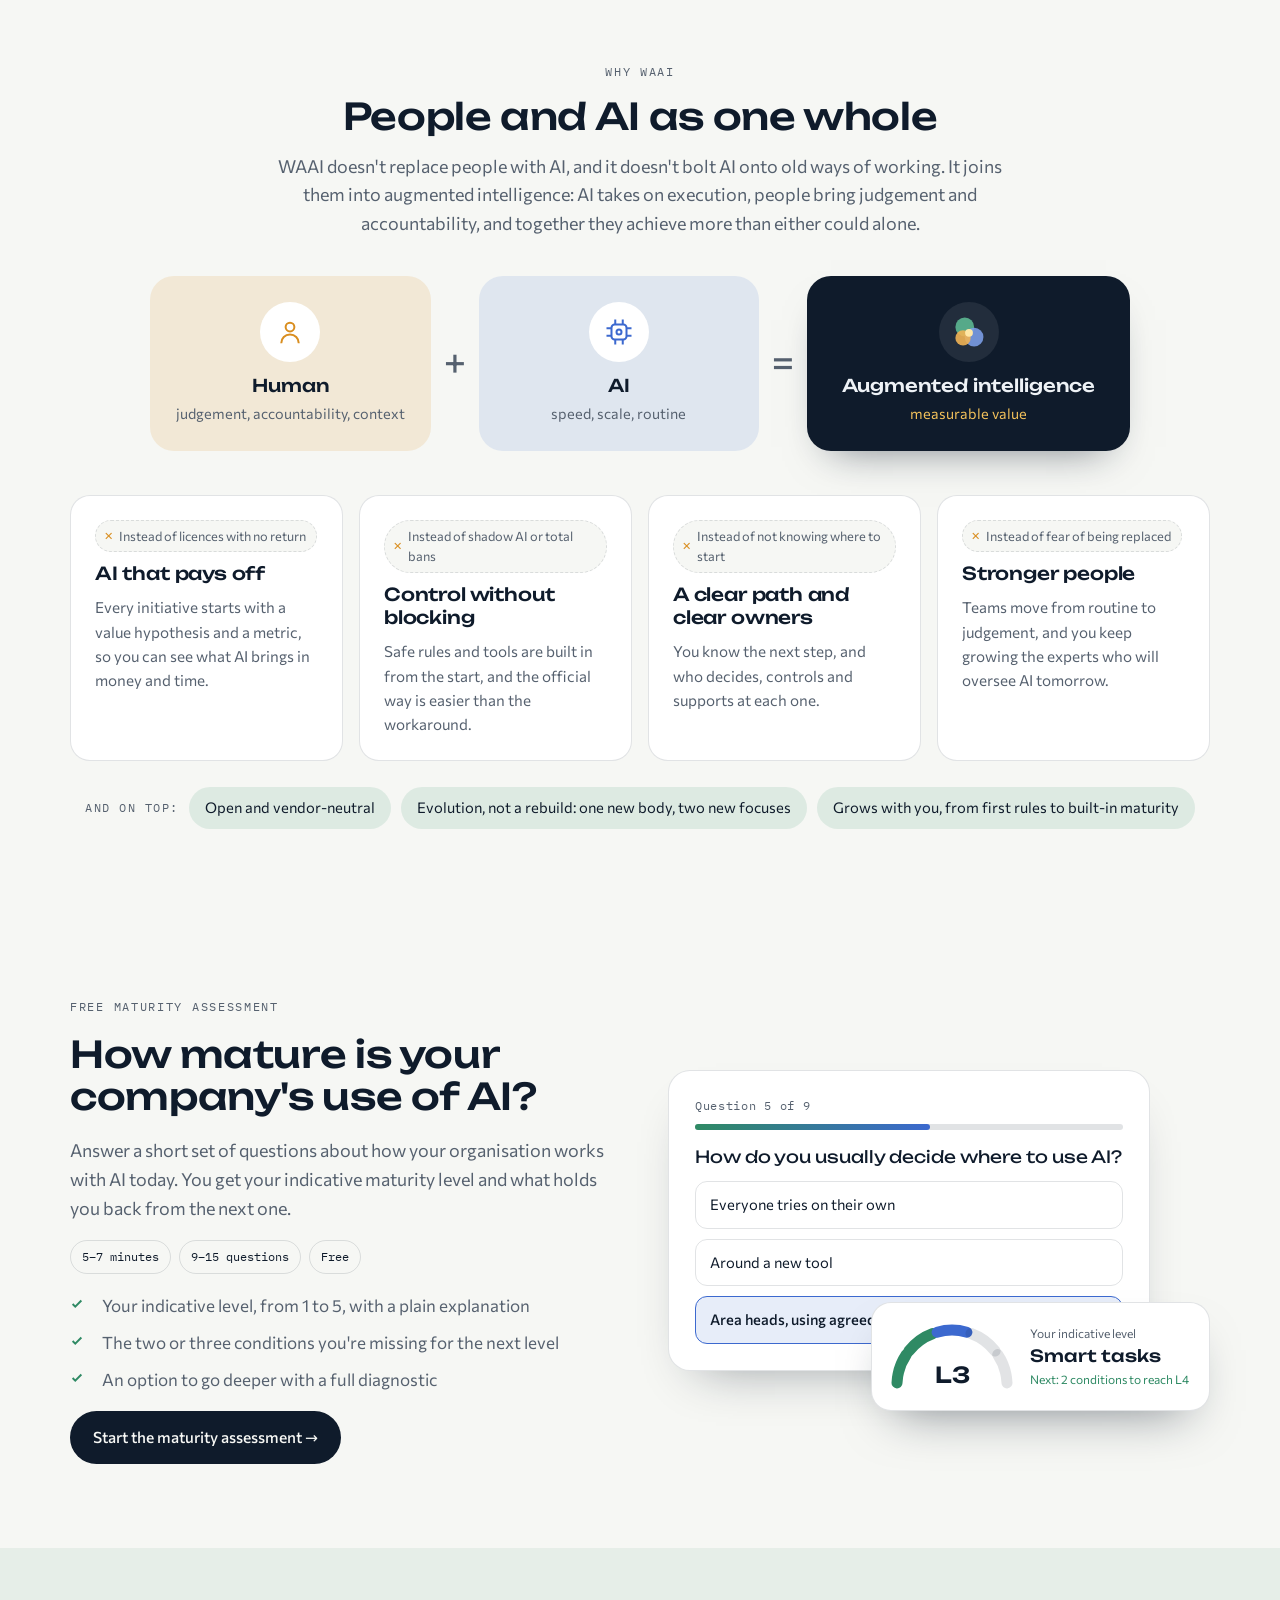
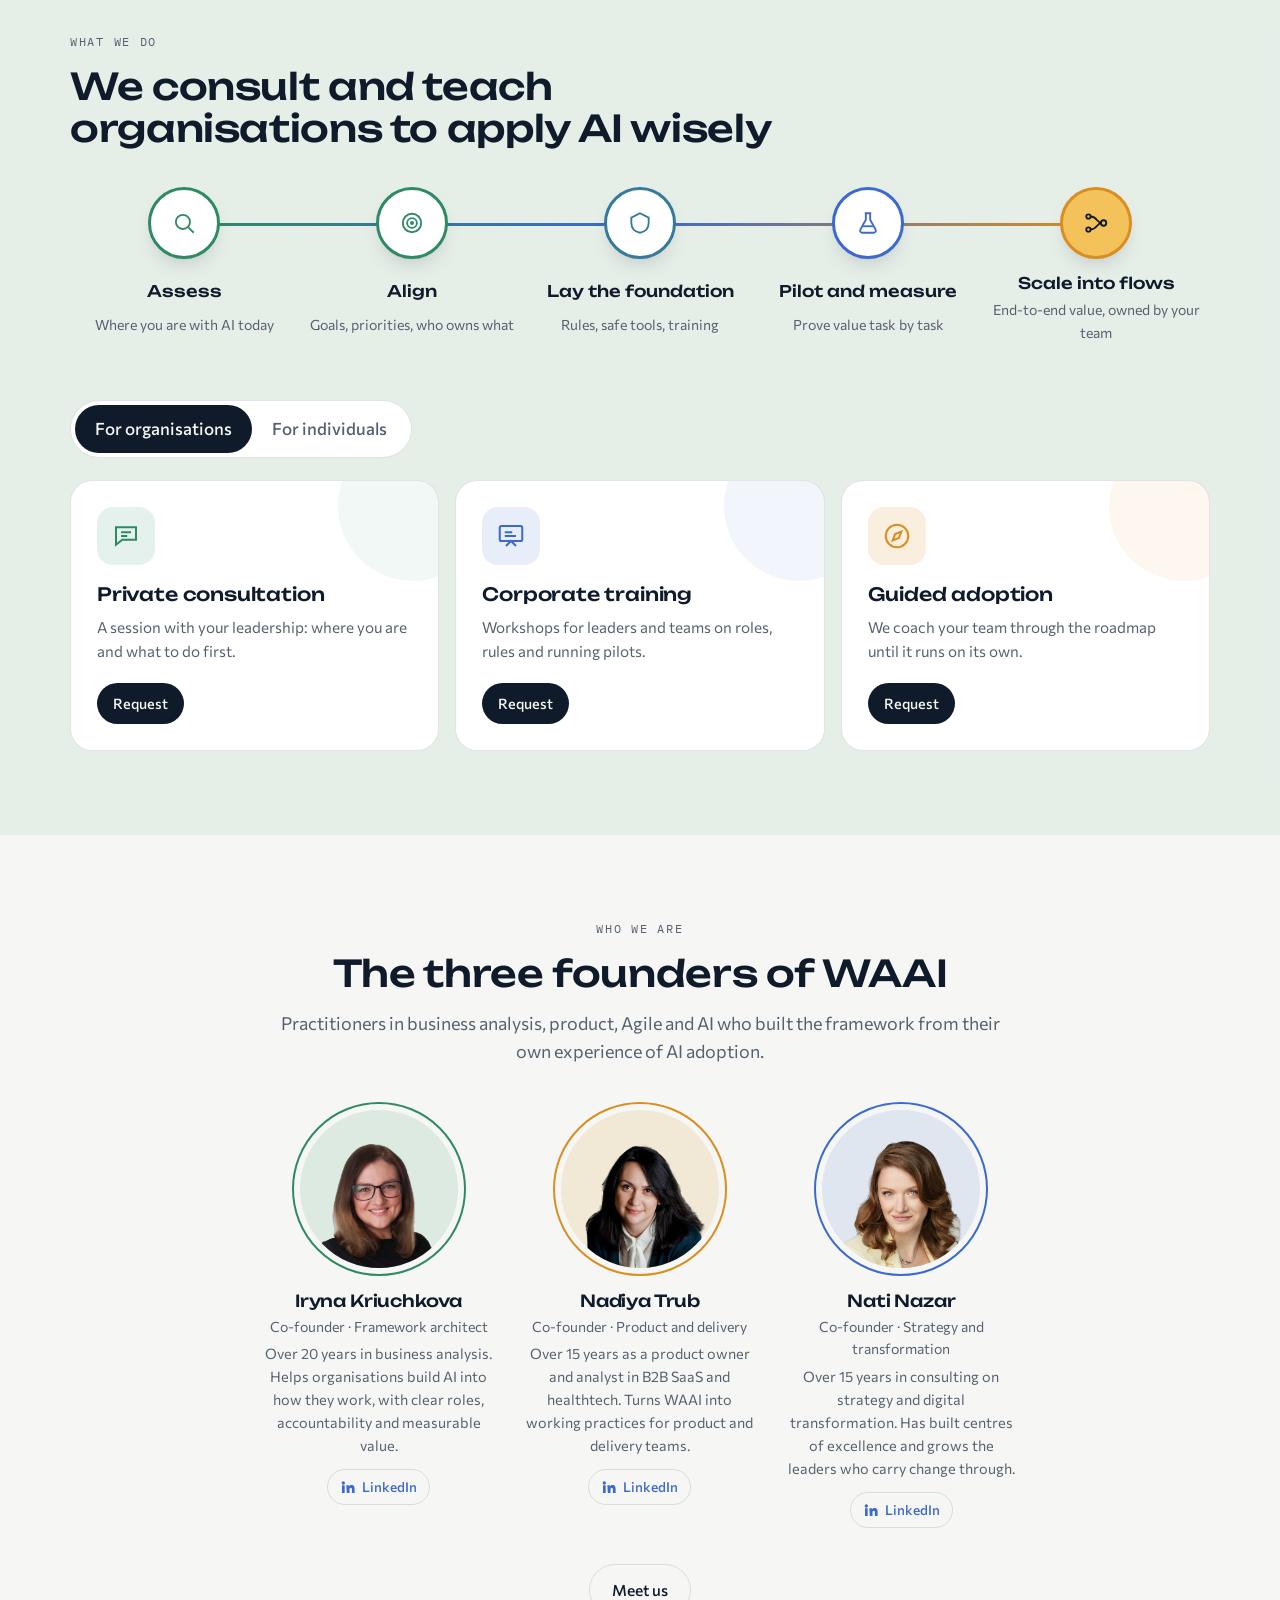
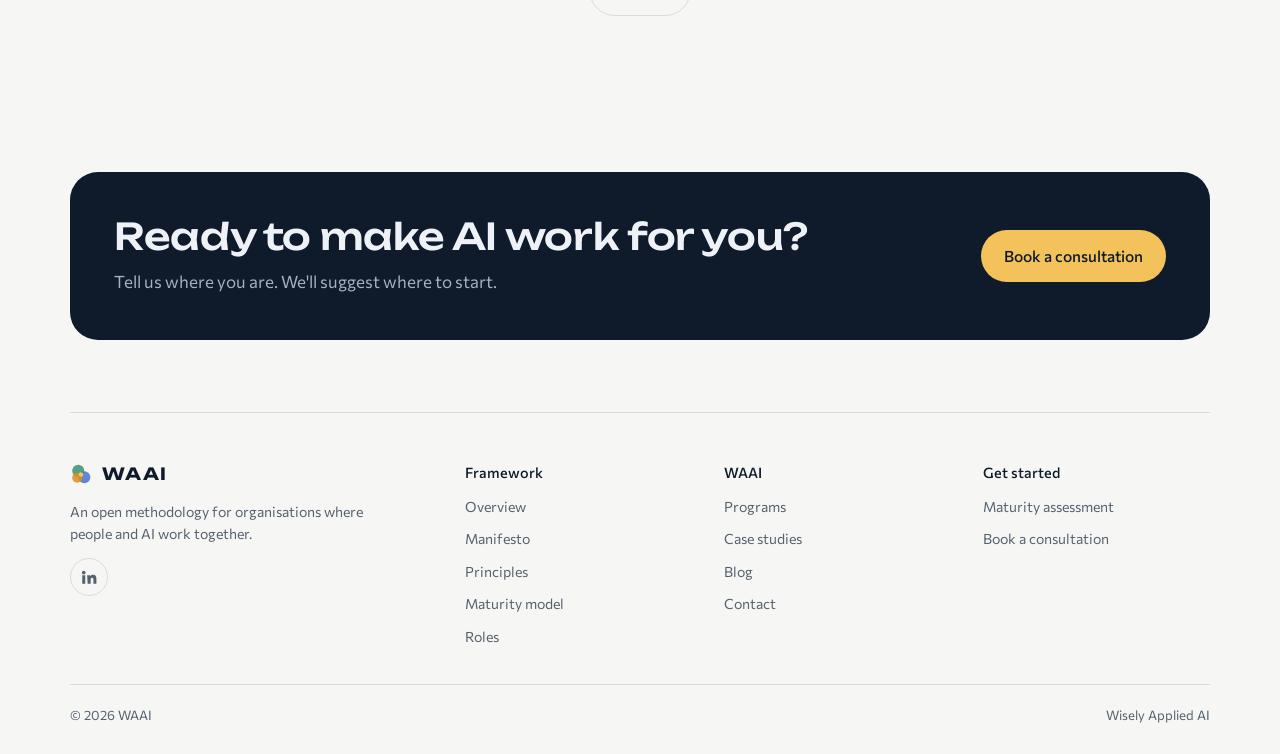
==== commit e77155c0: "Testing fixes: centred hero slogan, reordered framework hub, expandable manifesto and principles, no" ====
--- a/index.html
+++ b/index.html
@@ -177,14 +177,14 @@
       </div>
       <div class="hub">
         <div class="side l">
-          <a class="node2" href="#framework"><span class="ni g"><svg width="20" height="20" viewBox="0 0 24 24" fill="none" stroke="currentColor" stroke-width="1.8"><rect x="3" y="3" width="7" height="7" rx="1.5"/><rect x="14" y="3" width="7" height="7" rx="1.5"/><rect x="3" y="14" width="7" height="7" rx="1.5"/><path d="M14 17.5h7M17.5 14v7"/></svg></span><span><b data-i="cp1">Framework</b><small data-i="cp1d">An open operating methodology for organisations where people and AI work together.</small></span></a>
-          <a class="node2" href="#framework"><span class="ni b"><svg width="20" height="20" viewBox="0 0 24 24" fill="none" stroke="currentColor" stroke-width="1.8"><path d="M6 3h9l4 4v14H6z"/><path d="M9 11h7M9 15h7"/></svg></span><span><b data-i="cp2">Guidelines</b><small data-i="cp2d">Practical rules for choosing where AI fits, how deep to go, and how to keep it safe.</small></span></a>
+          <a class="node2" href="#manifesto"><span class="ni g"><svg width="20" height="20" viewBox="0 0 24 24" fill="none" stroke="currentColor" stroke-width="1.8"><path d="M12 3l2.6 5.3 5.9.9-4.3 4.1 1 5.8L12 16.4 6.8 19.1l1-5.8-4.3-4.1 5.9-.9z"/></svg></span><span><b data-i="cp5">Manifesto and principles</b><small data-i="cp5d">Six values and the principles that turn them into everyday decisions.</small></span></a>
+          <a class="node2" href="#framework"><span class="ni b"><svg width="20" height="20" viewBox="0 0 24 24" fill="none" stroke="currentColor" stroke-width="1.8"><rect x="3" y="3" width="7" height="7" rx="1.5"/><rect x="14" y="3" width="7" height="7" rx="1.5"/><rect x="3" y="14" width="7" height="7" rx="1.5"/><path d="M14 17.5h7M17.5 14v7"/></svg></span><span><b data-i="cp1">Framework</b><small data-i="cp1d">An open operating methodology for organisations where people and AI work together.</small></span></a>
           <a class="node2" href="#maturity"><span class="ni a"><svg width="20" height="20" viewBox="0 0 24 24" fill="none" stroke="currentColor" stroke-width="1.8"><path d="M4 20h16M6 16h3v4M10.5 12h3v8M15 8h3v12"/></svg></span><span><b data-i="cp3">Maturity model</b><small data-i="cp3d">Five levels that measure not how much AI you use, but the quality of your decisions about applying it.</small></span></a>
         </div>
         <div class="core" aria-hidden="true"><svg width="74" height="74" viewBox="0 0 40 40"><circle cx="15" cy="14" r="11" fill="#5FC097" opacity=".85"/><circle cx="26" cy="26" r="11" fill="#7FA3EE" opacity=".85"/><circle cx="13" cy="27" r="9" fill="#F0B354" opacity=".9"/><circle cx="20" cy="21" r="4.6" fill="#FFE7A6"/></svg><span>WAAI</span></div>
         <div class="side r">
-          <a class="node2" href="#roles"><span class="ni g"><svg width="20" height="20" viewBox="0 0 24 24" fill="none" stroke="currentColor" stroke-width="1.8"><circle cx="8" cy="8" r="3"/><circle cx="17" cy="9" r="2.5"/><path d="M3 19c0-3 2.5-5 5-5s5 2 5 5M14 19c0-2.4 1.4-4 3-4s3 1.6 3 4"/></svg></span><span><b data-i="cp4">Roles and success metrics</b><small data-i="cp4d">Who decides, who controls, who supports, and how you know it's working.</small></span></a>
-          <a class="node2" href="#manifesto"><span class="ni b"><svg width="20" height="20" viewBox="0 0 24 24" fill="none" stroke="currentColor" stroke-width="1.8"><path d="M12 3l2.6 5.3 5.9.9-4.3 4.1 1 5.8L12 16.4 6.8 19.1l1-5.8-4.3-4.1 5.9-.9z"/></svg></span><span><b data-i="cp5">Manifesto and principles</b><small data-i="cp5d">Six values and the principles that turn them into everyday decisions.</small></span></a>
+          <a class="node2" href="#framework"><span class="ni g"><svg width="20" height="20" viewBox="0 0 24 24" fill="none" stroke="currentColor" stroke-width="1.8"><path d="M6 3h9l4 4v14H6z"/><path d="M9 11h7M9 15h7"/></svg></span><span><b data-i="cp2">Guidelines</b><small data-i="cp2d">Practical rules for choosing where AI fits, how deep to go, and how to keep it safe.</small></span></a>
+          <a class="node2" href="#roles"><span class="ni b"><svg width="20" height="20" viewBox="0 0 24 24" fill="none" stroke="currentColor" stroke-width="1.8"><circle cx="8" cy="8" r="3"/><circle cx="17" cy="9" r="2.5"/><path d="M3 19c0-3 2.5-5 5-5s5 2 5 5M14 19c0-2.4 1.4-4 3-4s3 1.6 3 4"/></svg></span><span><b data-i="cp4">Roles and success metrics</b><small data-i="cp4d">Who decides, who controls, who supports, and how you know it's working.</small></span></a>
           <a class="node2 soon" href="#contact"><span class="ni a"><svg width="20" height="20" viewBox="0 0 24 24" fill="none" stroke="currentColor" stroke-width="1.8"><path d="M4 5c3-1 6-1 8 1 2-2 5-2 8-1v14c-3-1-6-1-8 1-2-2-5-2-8-1z"/><path d="M12 6v14"/></svg></span><span><b data-i="cp6">Online course and book</b><small data-i="hc6d">The full WAAI method, to learn at your own pace.</small><em class="soonmark" data-i="soon">Coming soon</em></span></a>
         </div>
       </div>
@@ -372,31 +372,49 @@
 </main></div>
 
 <div class="page" data-page="manifesto"><main class="wrap">
-  <div class="phead"><div class="fwnav"></div><span class="eyebrow" data-i="sManifesto">Manifesto</span><h1 data-i="manTitle">Manifesto for organisations that apply AI wisely</h1><p class="pre" data-i="manPre">Becoming an AI-optimal organisation means reaching results faster because you act smarter, not by chasing new technology without a goal or a measure. We evolve the organisation into a network of value flows where people and AI work together, and AI is applied exactly where and as far as it creates measurable value. While others chase the hype and then redo their work, we take the shorter path to real, measurable efficiency, without stopping the business for a single day.</p></div>
-  <div class="vals3 full pbottom">
-    <div class="vgrp org"><h3 data-i="bOrg">Smart organisation</h3><ol>
-      <li><span class="n">01</span><span data-i="v1">Not more AI. More value you can see.</span><span class="d" data-i="v1d">The goal is not maximum AI or the most tools, but a measurable result: savings or revenue you can count and feel. AI is a tool for the organisation’s success, not an end in itself. Each task is automated exactly as far as value, risk, cost and the law justify. This discipline of fit is what makes us faster than those who automate everything.</span></li>
-      <li><span class="n">02</span><span data-i="v2">Continuous improvement, built into the work.</span><span class="d" data-i="v2d">Change is not a one-off project but a built-in mode: the organisation keeps reviewing and improving its value chains without stopping daily work. The improvement cycle lives in the operating fabric itself, so change becomes the norm, not a shock. We build security, reliability and compliance into that change by design, before an incident, not after. And every cycle makes the organisation faster, cheaper and stronger.</span></li></ol></div>
-    <div class="vgrp hum"><h3 data-i="bHum">Human strength</h3><ol>
-      <li><span class="n">03</span><span data-i="v3">People lead, AI acts.</span><span class="d" data-i="v3d">People are neither victims of change nor the link left over after automation: they lead the transformation. People decide what to delegate to AI, set limits and controls, oversee its work and stay accountable for the result. We carry out change together with people, explain honestly what is changing and why, and help everyone find a role where their judgement matters most.</span></li>
-      <li><span class="n">04</span><span data-i="v4">Growing tomorrow’s experts today.</span><span class="d" data-i="v4d">The biggest risk of automation is not lost jobs but a lost path by which masters grow: hand all entry-level work to agents, and tomorrow the organisation may have no specialists able to be accountable for AI. So we deliberately preserve and grow that source now, developing people towards judgement, evaluation and oversight of AI’s work rather than competing with it on execution.</span></li></ol></div>
-    <div class="vgrp shr"><h3 data-i="bShr">Shared intelligence</h3><ol>
-      <li><span class="n">05</span><span data-i="v5">Shared context, end to end.</span><span class="d" data-i="v5d">The value an organisation delivers reaches its recipient through the hands of many people, departments and agents. AI should help keep one context along the whole chain, so information is not lost or distorted at hand-offs. We work in a shared context instead of passing each other fragments, and that is what makes shared intelligence possible.</span></li>
-      <li><span class="n">06</span><span data-i="v6">The best emerges through interaction.</span><span class="d" data-i="v6d">Shared intelligence is not only human + AI but also human + human. Trust, mentoring, hard conversations and joint decisions are born between people; AI amplifies this but does not replace it. The best decisions emerge where the synergy of people and agents gives more than the sum of its parts.</span></li></ol></div>
-  </div>
+  <div class="phead"><div class="fwnav"></div><span class="eyebrow" data-i="sManifesto">Manifesto</span><h1 data-i="manTitle">Manifesto for organisations that apply AI wisely</h1><p class="lede" data-i="manLede">Six values in three blocks. Open any value to read what it means in practice.</p></div>
+  <div class="xbar"><button class="xall" type="button" aria-pressed="false"><span class="x-o" data-i="expAll">Expand all</span><span class="x-c" data-i="colAll">Collapse all</span></button></div>
+  <div class="mvis xgroup">
+    <div class="vgrp org"><h3 data-i="bOrg">Smart organisation</h3>
+      <details class="xd"><summary><span class="n">01</span><span class="st" data-i="v1">Not more AI. More value you can see.</span></summary><p data-i="v1d">The goal is not maximum AI or the most tools, but a measurable result: savings or revenue you can count and feel. AI is a tool for the organisation’s success, not an end in itself. Each task is automated exactly as far as value, risk, cost and the law justify. This discipline of fit is what makes us faster than those who automate everything.</p></details>
+      <details class="xd"><summary><span class="n">02</span><span class="st" data-i="v2">Continuous improvement, built into the work.</span></summary><p data-i="v2d">Change is not a one-off project but a built-in mode: the organisation keeps reviewing and improving its value chains without stopping daily work. The improvement cycle lives in the operating fabric itself, so change becomes the norm, not a shock. We build security, reliability and compliance into that change by design, before an incident, not after. And every cycle makes the organisation faster, cheaper and stronger.</p></details>
+    </div>
+    <div class="vgrp hum"><h3 data-i="bHum">Human strength</h3>
+      <details class="xd"><summary><span class="n">03</span><span class="st" data-i="v3">People lead, AI acts.</span></summary><p data-i="v3d">People are neither victims of change nor the link left over after automation: they lead the transformation. People decide what to delegate to AI, set limits and controls, oversee its work and stay accountable for the result. We carry out change together with people, explain honestly what is changing and why, and help everyone find a role where their judgement matters most.</p></details>
+      <details class="xd"><summary><span class="n">04</span><span class="st" data-i="v4">Growing tomorrow’s experts today.</span></summary><p data-i="v4d">The biggest risk of automation is not lost jobs but a lost path by which masters grow: hand all entry-level work to agents, and tomorrow the organisation may have no specialists able to be accountable for AI. So we deliberately preserve and grow that source now, developing people towards judgement, evaluation and oversight of AI’s work rather than competing with it on execution.</p></details>
+    </div>
+    <div class="vgrp shr"><h3 data-i="bShr">Shared intelligence</h3>
+      <details class="xd"><summary><span class="n">05</span><span class="st" data-i="v5">Shared context, end to end.</span></summary><p data-i="v5d">The value an organisation delivers reaches its recipient through the hands of many people, departments and agents. AI should help keep one context along the whole chain, so information is not lost or distorted at hand-offs. We work in a shared context instead of passing each other fragments, and that is what makes shared intelligence possible.</p></details>
+      <details class="xd"><summary><span class="n">06</span><span class="st" data-i="v6">The best emerges through interaction.</span></summary><p data-i="v6d">Shared intelligence is not only human + AI but also human + human. Trust, mentoring, hard conversations and joint decisions are born between people; AI amplifies this but does not replace it. The best decisions emerge where the synergy of people and agents gives more than the sum of its parts.</p></details>
+    </div>
+  </div>
+  <section class="mwhy pbottom"><h2 data-i="manWhyT">Why this manifesto</h2><p class="pre" data-i="manPre">Becoming an AI-optimal organisation means reaching results faster because you act smarter, not by chasing new technology without a goal or a measure. We evolve the organisation into a network of value flows where people and AI work together, and AI is applied exactly where and as far as it creates measurable value. While others chase the hype and then redo their work, we take the shorter path to real, measurable efficiency, without stopping the business for a single day.</p></section>
 </main></div>
 
 <div class="page" data-page="principles"><main class="wrap">
-  <div class="phead"><div class="fwnav"></div><span class="eyebrow" data-i="sPrinciples">Principles</span><h1 data-i="prTitle">Twelve principles</h1><p class="lede" data-i="prLede">The principles turn the manifesto into rules for action. The first three apply to everything.</p></div>
-  <div class="princ pbottom">
-    <div class="pgrp"><h3 data-i="pg1">Conditions for everything</h3><ol>
-      <li data-i="p1">Measurable value before launch.</li><li data-i="p2">Security and compliance by design.</li><li data-i="p3">No data foundation, no AI on the flow.</li></ol></div>
-    <div class="pgrp"><h3 data-i="pg2">Keep pace without losing control</h3><ol start="4">
-      <li data-i="p4">Change is a permanent safe mode, not a project.</li><li data-i="p5">Autonomy is granted step by step, together with control.</li><li data-i="p6">A named person is accountable for every agent flow.</li></ol></div>
-    <div class="pgrp"><h3 data-i="pg3">Automate without losing people</h3><ol start="7">
-      <li data-i="p7">Roles shift towards judgement; they don't disappear.</li><li data-i="p8">Keep control of the path by which experts grow.</li><li data-i="p9">Transform at the speed of conscious adoption.</li></ol></div>
-    <div class="pgrp"><h3 data-i="pg4">Prepare the organisation, not just the technology</h3><ol start="10">
-      <li data-i="p10">AI is part of the workflow, not an add-on.</li><li data-i="p11">The sanctioned path must be easier than the shadow one.</li><li data-i="p12">Value has an owner and an assessor.</li></ol></div>
+  <div class="phead"><div class="fwnav"></div><span class="eyebrow" data-i="sPrinciples">Principles</span><h1 data-i="prTitle">Twelve principles</h1><p class="lede" data-i="prLede">The principles turn the manifesto into rules for action. Three conditions apply to everything; the other nine fall into three directions of action. Open any principle to read the explanation.</p></div>
+  <div class="xbar"><button class="xall" type="button" aria-pressed="false"><span class="x-o" data-i="expAll">Expand all</span><span class="x-c" data-i="colAll">Collapse all</span></button></div>
+  <div class="princ xgroup pbottom">
+    <div class="pgrp g1"><h3 data-i="pg1">Conditions for everything</h3><p class="gsub" data-i="pg1s">Apply to everything; breaking any of them stops the rollout.</p><div class="plist">
+      <details class="xd"><summary><span class="n">01</span><span class="st" data-i="p1">Measurable value before launch.</span></summary><p data-i="p1d">No AI initiative starts without a value hypothesis and a metric. What can't be measured doesn't scale.</p></details>
+      <details class="xd"><summary><span class="n">02</span><span class="st" data-i="p2">Security and compliance by design.</span></summary><p data-i="p2d">Protection, reliability and readiness for changing rules are designed into the flow from the start, not added after an incident or an audit.</p></details>
+      <details class="xd"><summary><span class="n">03</span><span class="st" data-i="p3">No data foundation, no AI on the flow.</span></summary><p data-i="p3d">Data readiness and quality are a precondition for automation: foundation first, then agents. This also closes data leaks through shadow AI.</p></details>
+    </div></div>
+    <div class="pgrp g2"><h3 data-i="pg2">Keep pace without losing control</h3><p class="gsub" data-i="pg2s">We move at the pace our market demands, but every step of AI autonomy is balanced by control and human accountability.</p><div class="plist">
+      <details class="xd"><summary><span class="n">04</span><span class="st" data-i="p4">Change is a permanent safe mode, not a project.</span></summary><p data-i="p4d">Two speeds: daily work goes on while the system is being reconfigured. No “break everything and rebuild”.</p></details>
+      <details class="xd"><summary><span class="n">05</span><span class="st" data-i="p5">Autonomy is granted step by step, together with control.</span></summary><p data-i="p5d">The more autonomy an agent has, the stronger the oversight: the level of control matches the cost of a mistake. Governance grows together with autonomy instead of chasing it.</p></details>
+      <details class="xd"><summary><span class="n">06</span><span class="st" data-i="p6">A named person is accountable for every agent flow.</span></summary><p data-i="p6d">A named owner, a point of intervention and a reversible “stop”. A person is accountable, never an agent.</p></details>
+    </div></div>
+    <div class="pgrp g3"><h3 data-i="pg3">Automate without losing people</h3><p class="gsub" data-i="pg3s">We hand routine work to agents so that people don't disappear but grow stronger, and have time to understand and accept the change.</p><div class="plist">
+      <details class="xd"><summary><span class="n">07</span><span class="st" data-i="p7">Roles shift towards judgement; they don't disappear.</span></summary><p data-i="p7d">When AI takes over routine execution, the person's place in the role isn't cut but rethought towards evaluation, decisions and oversight of AI's work. Freed-up time is deliberately invested in developing that judgement, not just cut as savings.</p></details>
+      <details class="xd"><summary><span class="n">08</span><span class="st" data-i="p8">Keep control of the path by which experts grow.</span></summary><p data-i="p8d">When entry-level work goes to agents, an organisation easily loses the steps by which a junior grows into a senior. So we deliberately design where future experts will come from, through which tasks, mentoring and practice, instead of leaving it to chance.</p></details>
+      <details class="xd"><summary><span class="n">09</span><span class="st" data-i="p9">Transform at the speed of conscious adoption.</span></summary><p data-i="p9d">The pace is set not by technology but by people's ability to understand and consciously accept change. So we hold the pace to that level and involve people in the decisions that affect them: when people understand what is changing and why, and have a voice, they accept change instead of resisting it. Getting ahead of that limit, or deciding silently for people, is a sure way to lose trust and adoption.</p></details>
+    </div></div>
+    <div class="pgrp g4"><h3 data-i="pg4">Prepare the organisation, not just the technology</h3><p class="gsub" data-i="pg4s">AI takes root not where the model is best, but where processes, data and ownership are ready.</p><div class="plist">
+      <details class="xd"><summary><span class="n">10</span><span class="st" data-i="p10">AI is part of the workflow, not an add-on.</span></summary><p data-i="p10d">AI that lives apart from how people actually work doesn't scale. Adoption is built into the end-to-end workflow; a pilot with no path to real use and production doesn't start.</p></details>
+      <details class="xd"><summary><span class="n">11</span><span class="st" data-i="p11">The sanctioned path must be easier than the shadow one.</span></summary><p data-i="p11d">“Shadow AI” is when employees use AI tools on their own, bypassing the company, outside its knowledge and control (data leaks, broken compliance). We manage it not with bans but with convenience: when the official, safe path is simpler than the workaround, shadow AI disappears on its own.</p></details>
+      <details class="xd"><summary><span class="n">12</span><span class="st" data-i="p12">Value has an owner and an assessor.</span></summary><p data-i="p12d">Someone is responsible for every value hypothesis: they formulate it, own it and measure whether it came true. In our model this role belongs to the Strategy Owner. This is not about unattainable “end-to-end control over the whole flow”, but about clear accountability for value and how it is assessed.</p></details>
+    </div></div>
   </div>
 </main></div>
 
--- a/assets/css/site.css
+++ b/assets/css/site.css
@@ -210,10 +210,9 @@
 .subnav a[aria-current="page"]{background:var(--ink);color:var(--paper);border-color:var(--ink)}
 .pre{font-size:1.18rem;max-width:66ch;line-height:1.55}
 .pbottom{padding-bottom:72px}
-.princ{display:grid;grid-template-columns:repeat(2,1fr);gap:18px}
+.princ{display:grid;grid-template-columns:repeat(3,minmax(0,1fr));gap:18px;align-items:start}
 .pgrp{border:1px solid var(--line);border-radius:18px;padding:24px;background:var(--surface);display:grid;gap:12px;align-content:start}
 .pgrp ol{margin:0;padding-left:1.7em;display:grid;gap:8px}
-@media (max-width:760px){.princ{grid-template-columns:1fr}}
 .lvls{display:grid;gap:12px}
 .lvl{display:grid;grid-template-columns:180px 1fr 1fr;gap:20px;padding:22px;border-radius:16px;background:var(--surface);border:1px solid var(--line);border-left:4px solid var(--blue);align-items:start}
 .lvl .code{font-family:var(--f-mono);font-size:.85rem;color:var(--muted)}
@@ -265,7 +264,7 @@
 .hero .lede{max-width:48ch}
 
 /* then/now strip */
-.shift{display:grid;grid-template-columns:auto auto 1fr;gap:16px;align-items:center;padding-block:4px 36px;position:relative;z-index:2}
+.shift{display:grid;grid-template-columns:repeat(2,minmax(0,1fr));gap:16px;align-items:center;padding-block:4px 36px;position:relative;z-index:2}
 .shift-card{display:grid;grid-template-columns:auto auto;gap:4px 18px;align-items:center;padding:14px 20px;border-radius:16px;border:1px solid var(--hero-line);color:var(--hero-muted)}
 .shift-card .t{grid-column:1 / -1;font-family:var(--f-mono);font-size:.68rem;letter-spacing:.14em;text-transform:uppercase}
 .shift-vis{display:flex;align-items:center;gap:6px}
@@ -273,7 +272,7 @@
 .shift-card .v b{font-weight:500;color:var(--core)}
 .shift-card.now{border-color:color-mix(in srgb,var(--core) 45%,transparent)}
 .shift-card.now .v{color:var(--core)}
-.stance2{justify-self:end;max-width:30ch;font-family:var(--f-display);font-size:.98rem;line-height:1.35;text-align:right;color:var(--hero-fg)}
+.stance2{grid-column:1 / -1;justify-self:center;max-width:none;margin-top:10px;font-family:var(--f-display);font-size:1.08rem;line-height:1.35;text-align:center;color:var(--hero-fg)}
 @media (max-width:900px){.shift{grid-template-columns:1fr}.stance2{justify-self:start;text-align:left}}
 
 /* chat */
@@ -350,7 +349,7 @@
 @media (max-width:860px){.hub{grid-template-columns:1fr;gap:16px}.core{order:-1;justify-self:center;width:150px;height:150px}.side.l .node2::after,.side.r .node2::after{display:none}}
 
 /* assessment mock */
-.assess2{display:grid;grid-template-columns:1fr 1fr;gap:56px;align-items:center}
+.assess2{display:grid;grid-template-columns:repeat(2,minmax(0,1fr));gap:56px;align-items:center}
 .mock{position:relative;padding:20px 0 40px}
 .mock-q{background:var(--surface);border:1px solid var(--line);border-radius:22px;padding:26px;display:grid;gap:10px;box-shadow:0 24px 50px -30px rgba(15,27,43,.45);margin-right:60px}
 .prog{display:grid;gap:8px;font-family:var(--f-mono);font-size:.72rem;color:var(--muted);letter-spacing:.06em}
@@ -363,7 +362,7 @@
 .mock-r small{display:block;font-size:.75rem;color:var(--muted)}
 .mock-r b{display:block;font-family:var(--f-display);font-weight:500;font-size:1.05rem}
 .mock-r .nx{color:var(--green)}
-@media (max-width:900px){.assess2{grid-template-columns:1fr;gap:32px}.mock-q{margin-right:0}.mock{padding-bottom:0}.mock-r{position:static;margin-top:-18px;margin-left:24px;justify-self:start;width:max-content;max-width:100%}}
+@media (max-width:900px){.assess2{grid-template-columns:minmax(0,1fr);gap:32px}.mock-q{margin-right:0}.mock{padding-bottom:0}.mock-r{position:static;margin-top:-18px;margin-left:24px;justify-self:start;width:max-content;max-width:calc(100% - 24px)}}
 
 /* values */
 .values2{display:grid;grid-template-columns:.9fr 1.1fr;gap:56px;align-items:center}
@@ -442,3 +441,32 @@
 .mate .ph{overflow:hidden;place-items:end center}
 .mate .ph img{width:100%;height:100%;object-fit:cover;object-position:center top;display:block}
 .hp{position:absolute;left:-9999px;width:1px;height:1px;opacity:0}
+
+/* ===== Manifesto + principles: headlines first, details on demand ===== */
+.xbar{display:flex;justify-content:flex-end;margin:-8px 0 14px}
+.xall{font:inherit;font-size:.86rem;padding:8px 16px;border-radius:999px;border:1px solid var(--line);background:var(--surface);color:var(--ink);cursor:pointer}
+.xall:hover{border-color:var(--muted)}
+.xall .x-c,.xall[aria-pressed="true"] .x-o{display:none}.xall[aria-pressed="true"] .x-c{display:inline}
+.xd{border-radius:14px;background:color-mix(in srgb,var(--surface) 75%,transparent);border:1px solid var(--line)}
+.xd summary{list-style:none;cursor:pointer;display:grid;grid-template-columns:2.2em minmax(0,1fr) 18px;gap:6px;align-items:start;padding:14px 16px 14px 14px;font-weight:500;line-height:1.38}
+.xd summary::-webkit-details-marker{display:none}
+.xd summary .n{font-family:var(--f-mono);font-size:.78rem;color:var(--muted);font-weight:400;padding-top:3px}
+.xd summary::after{content:"+";font-family:var(--f-mono);font-size:1.15rem;line-height:1.1;color:var(--muted);justify-self:end;transition:transform .2s}
+.xd[open] summary::after{transform:rotate(45deg)}
+.xd summary:hover::after{color:var(--ink)}
+.xd summary:focus-visible{outline:2px solid var(--blue);outline-offset:2px;border-radius:14px}
+.xd > p{margin:0;padding:0 18px 16px calc(14px + 2.2em + 6px);color:var(--muted);font-size:.94rem;line-height:1.58}
+.mvis{display:grid;grid-template-columns:repeat(3,minmax(0,1fr));gap:16px;align-items:start}
+.mvis .vgrp{gap:10px}
+.mwhy{max-width:820px;margin-top:56px;display:grid;gap:14px}
+.mwhy h2{font-size:1.5rem}
+.plist{display:grid;gap:10px;align-items:start}
+.gsub{color:var(--muted);font-size:.9rem;line-height:1.5;margin-top:-4px}
+.pgrp{gap:10px}
+.pgrp.g1{grid-column:1 / -1;background:color-mix(in srgb,var(--ink) 5%,var(--surface))}
+.pgrp.g1 .plist{grid-template-columns:repeat(3,minmax(0,1fr))}
+.pgrp.g2{border-top:3px solid var(--green)}.pgrp.g3{border-top:3px solid var(--amber)}.pgrp.g4{border-top:3px solid var(--blue)}
+.pgrp.g2 h3{color:var(--green)}.pgrp.g3 h3{color:var(--amber)}.pgrp.g4 h3{color:var(--blue)}
+@media (max-width:900px){.princ{grid-template-columns:minmax(0,1fr)}}
+@media (max-width:900px){.mvis{grid-template-columns:minmax(0,1fr)}}
+@media (max-width:760px){.pgrp.g1 .plist{grid-template-columns:minmax(0,1fr)}.xbar{justify-content:flex-start;margin-top:-16px}.pgrp{padding:18px}}
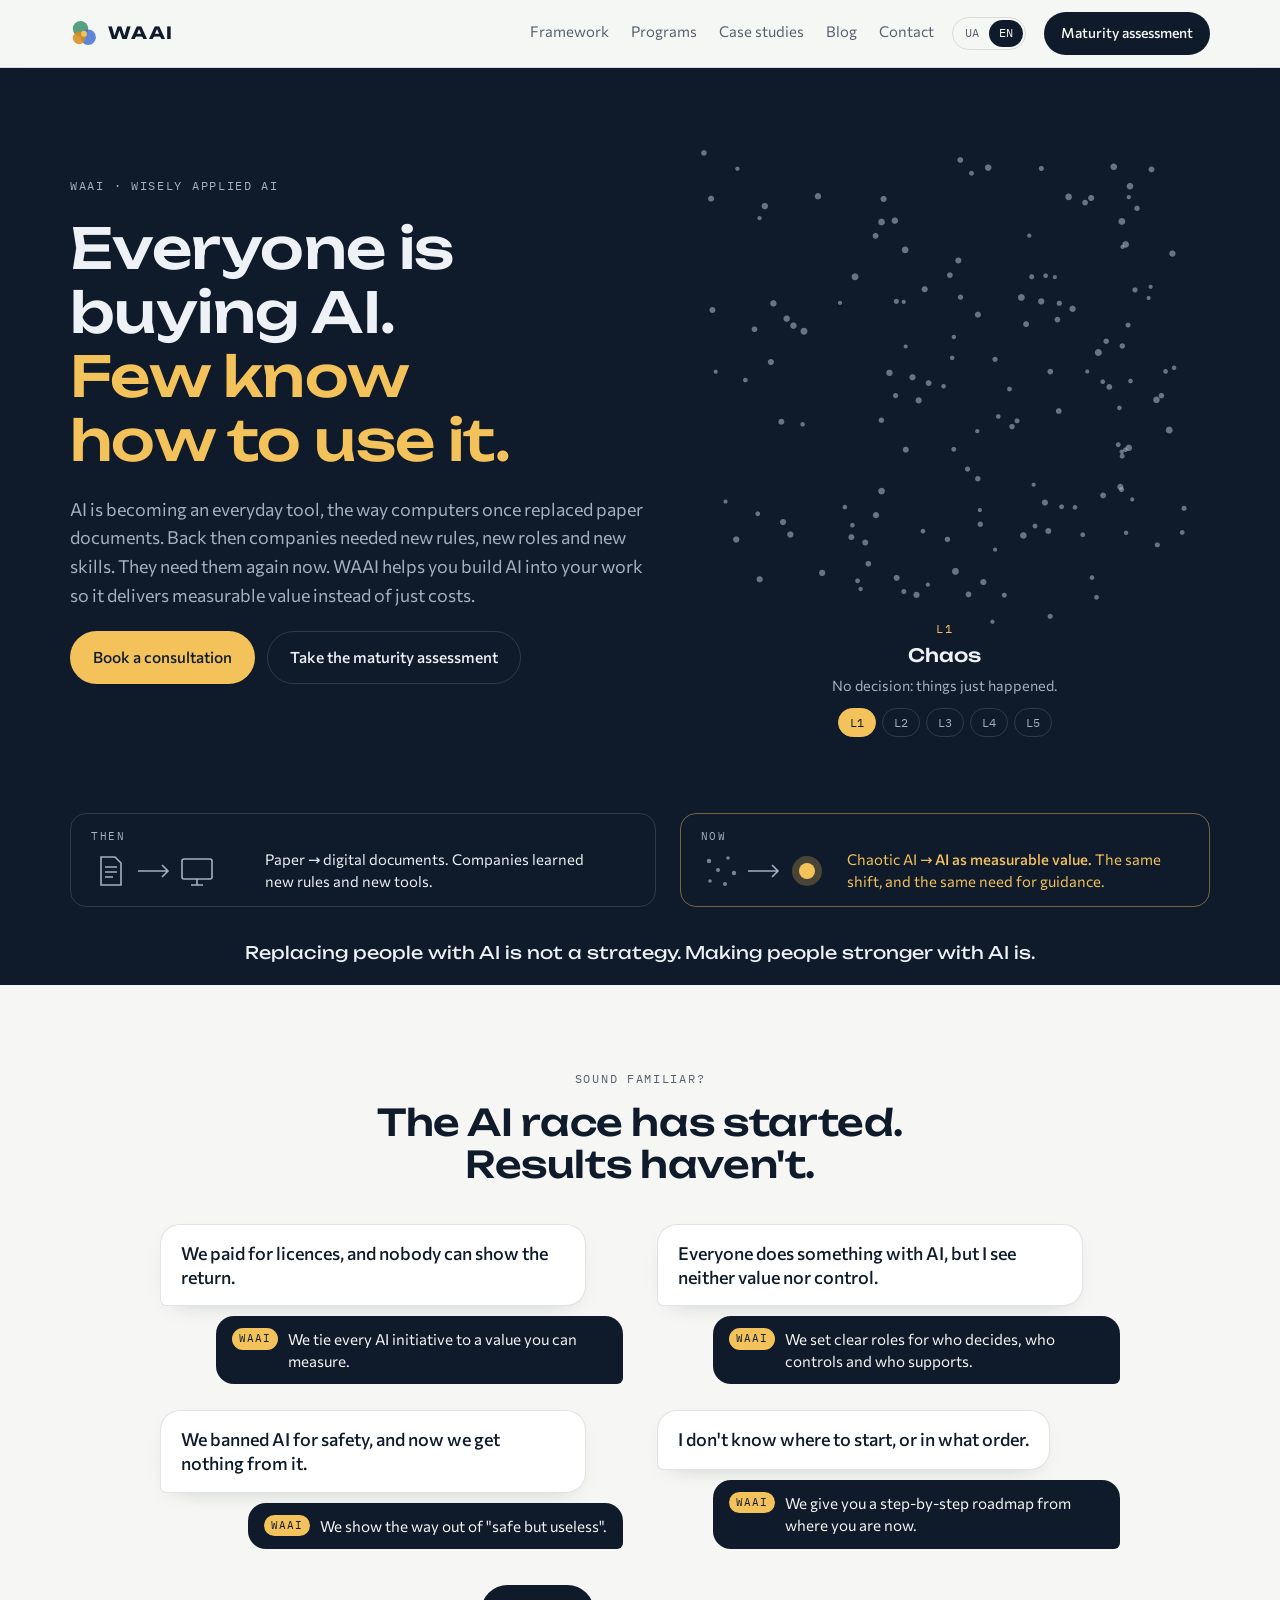
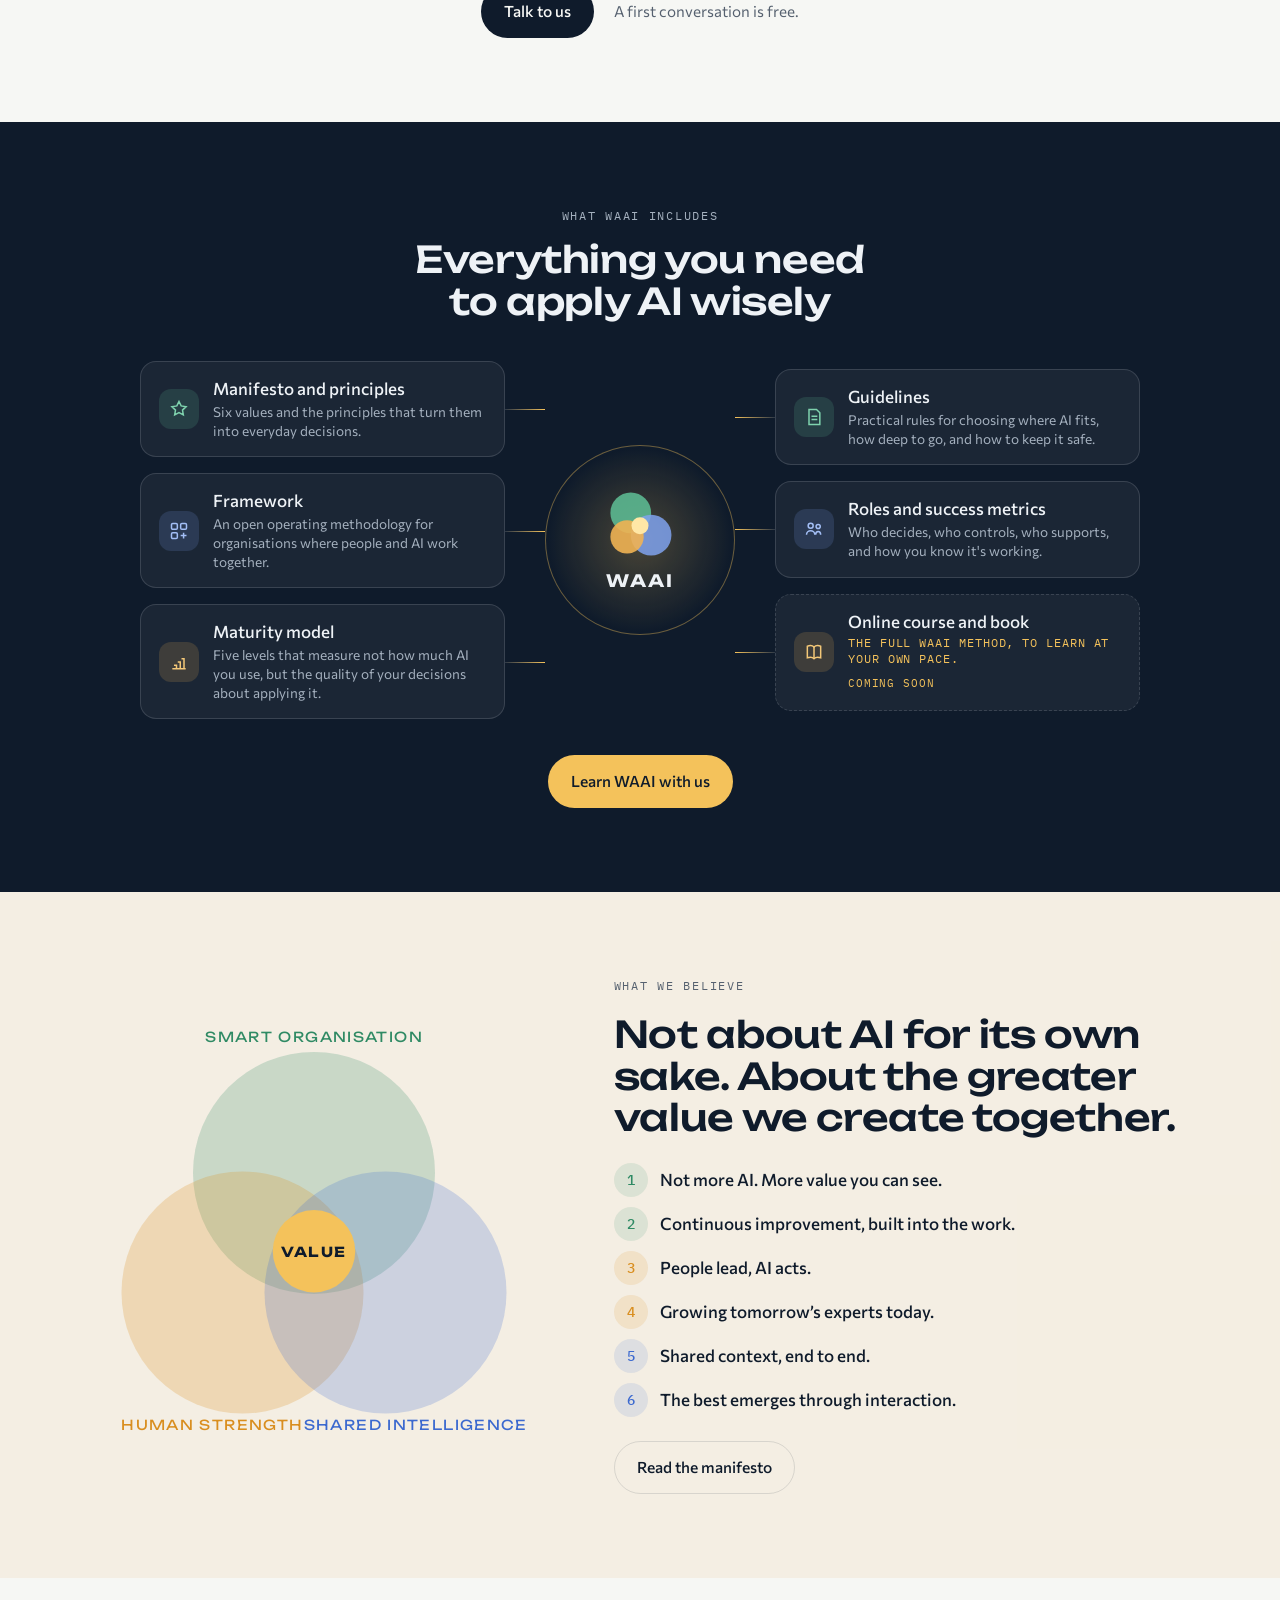
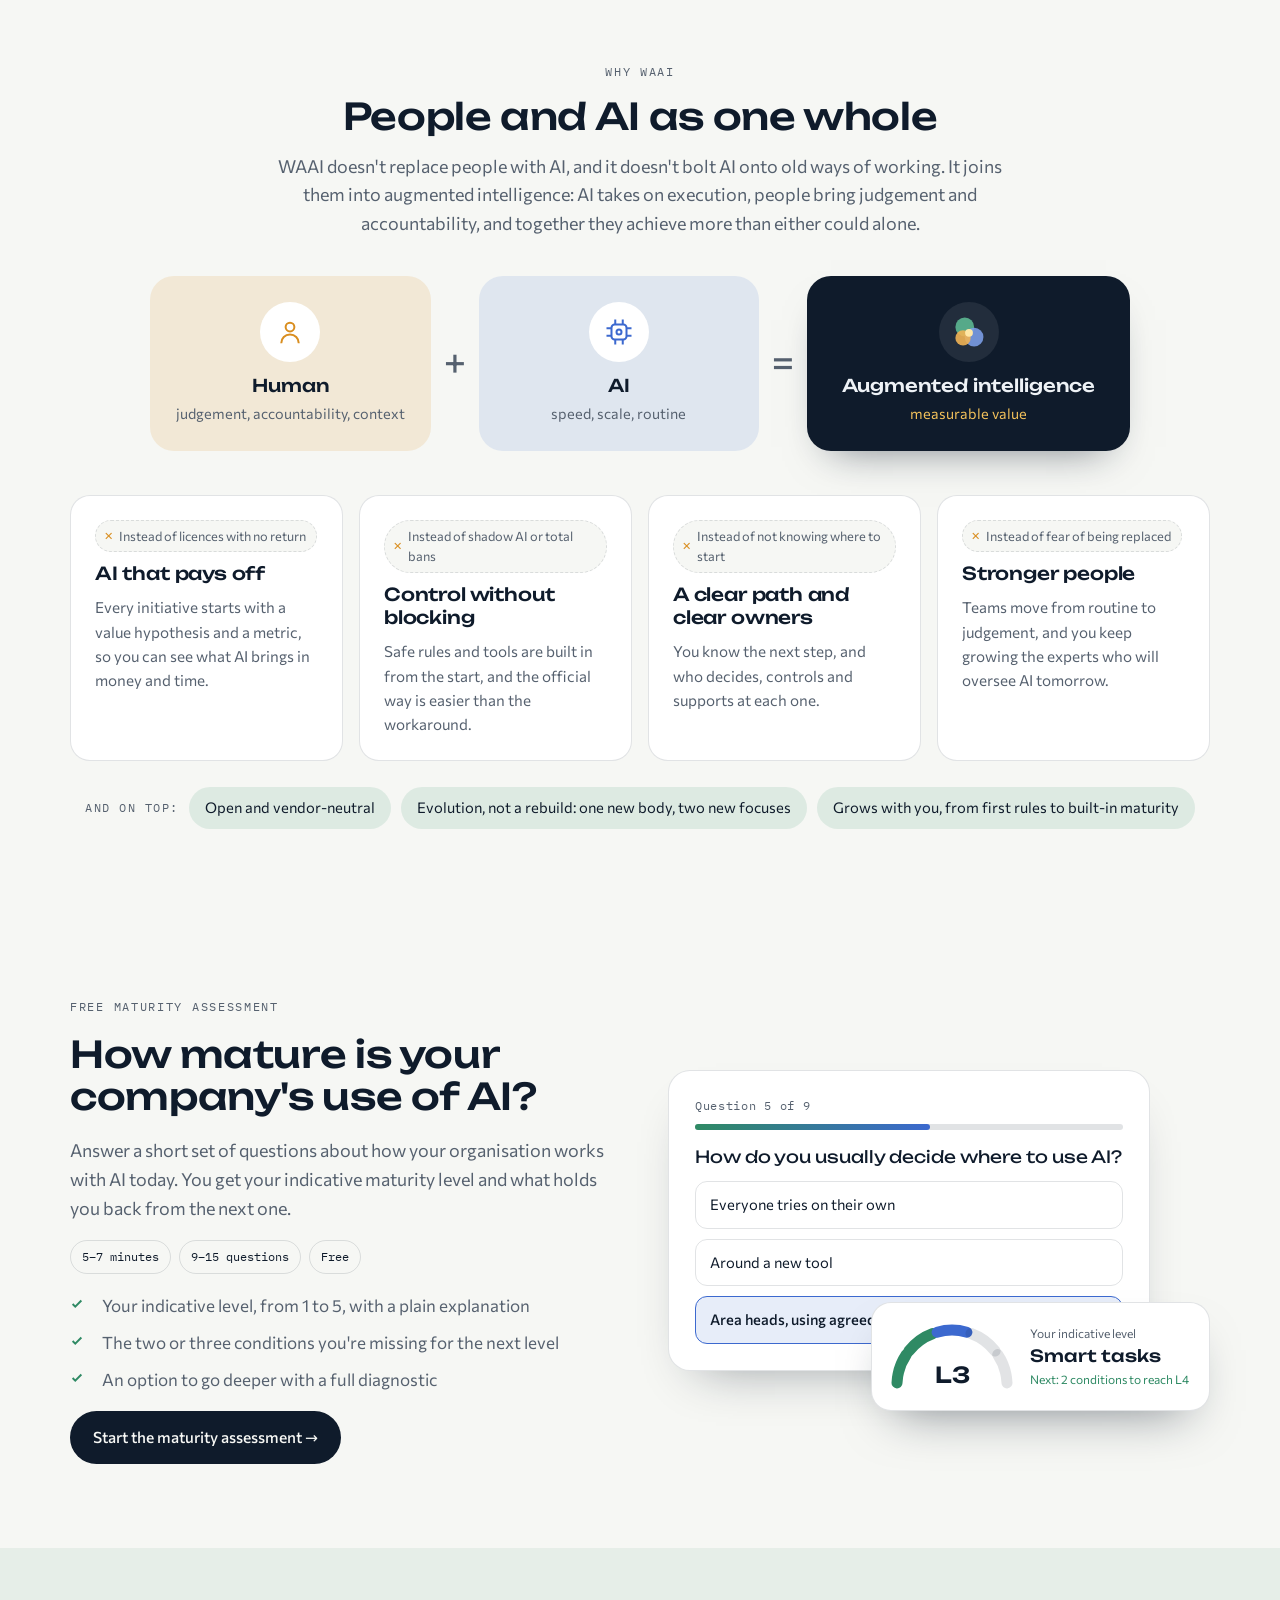
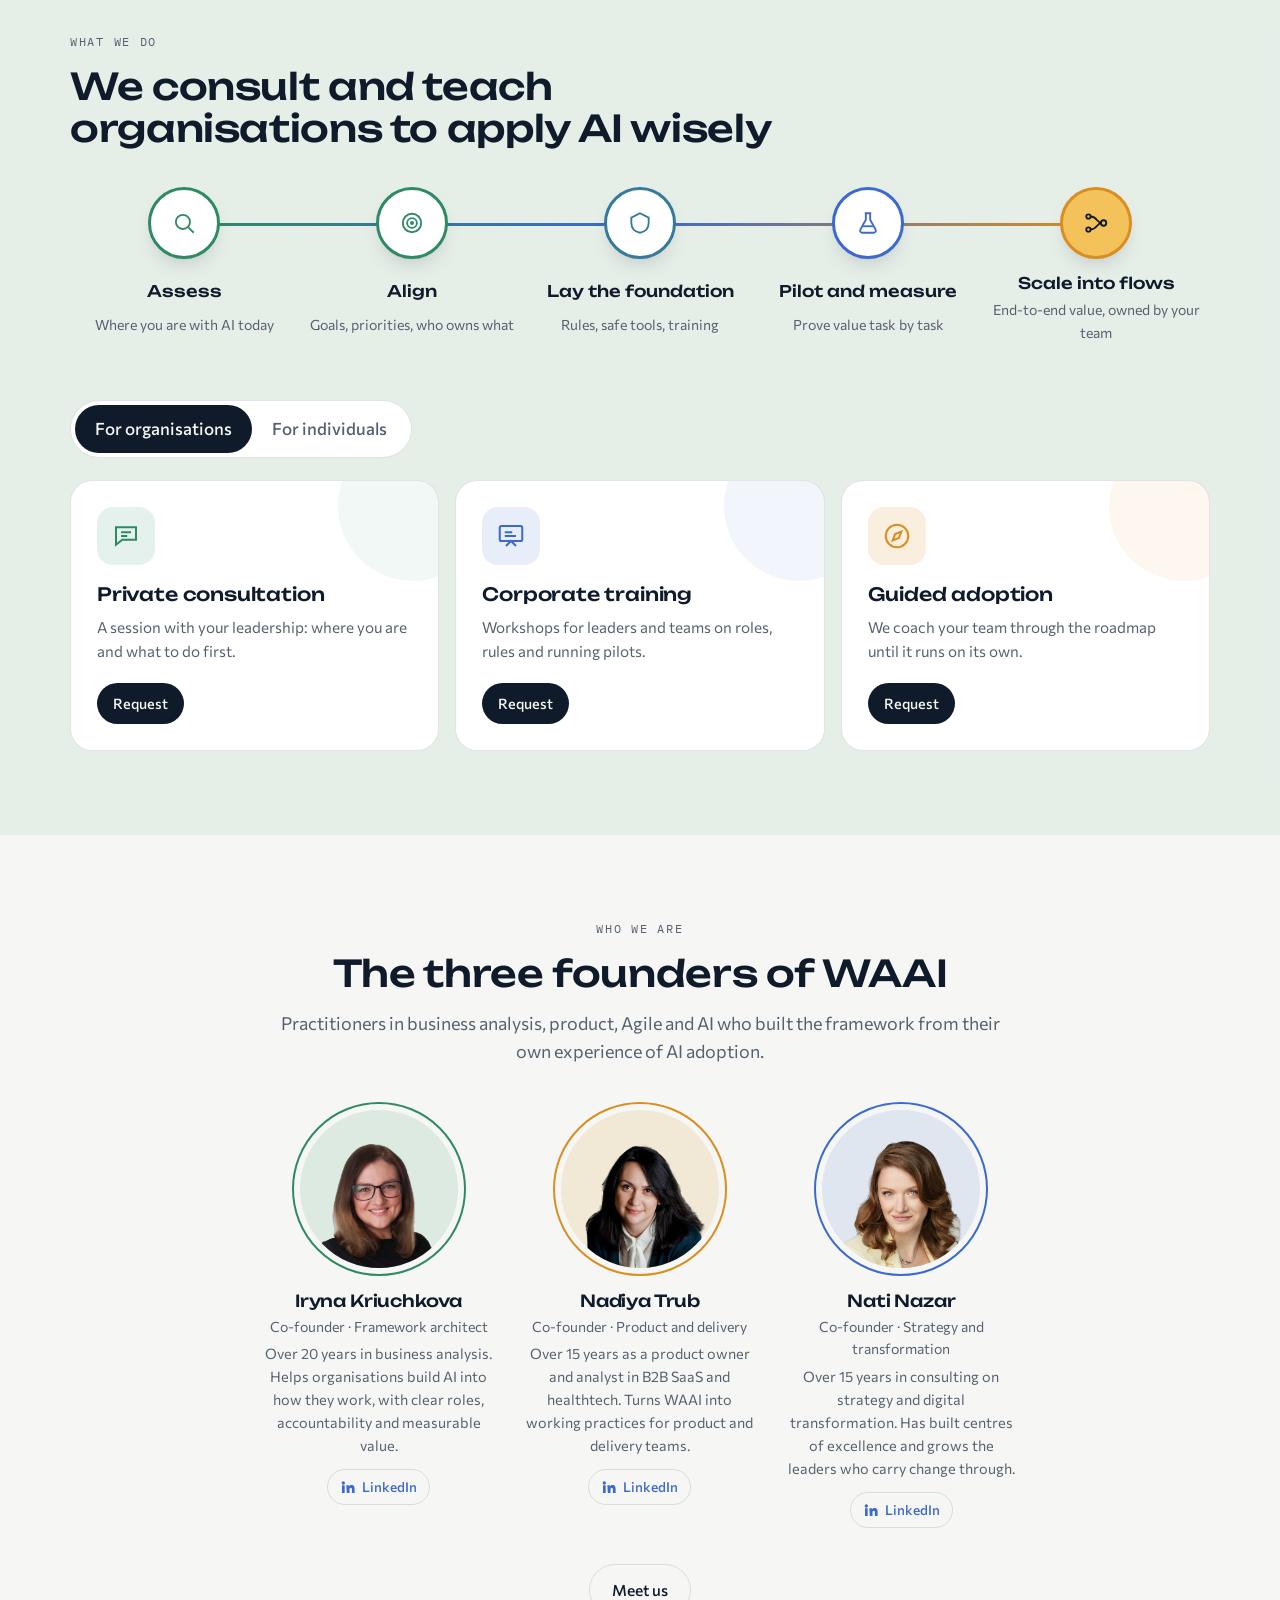
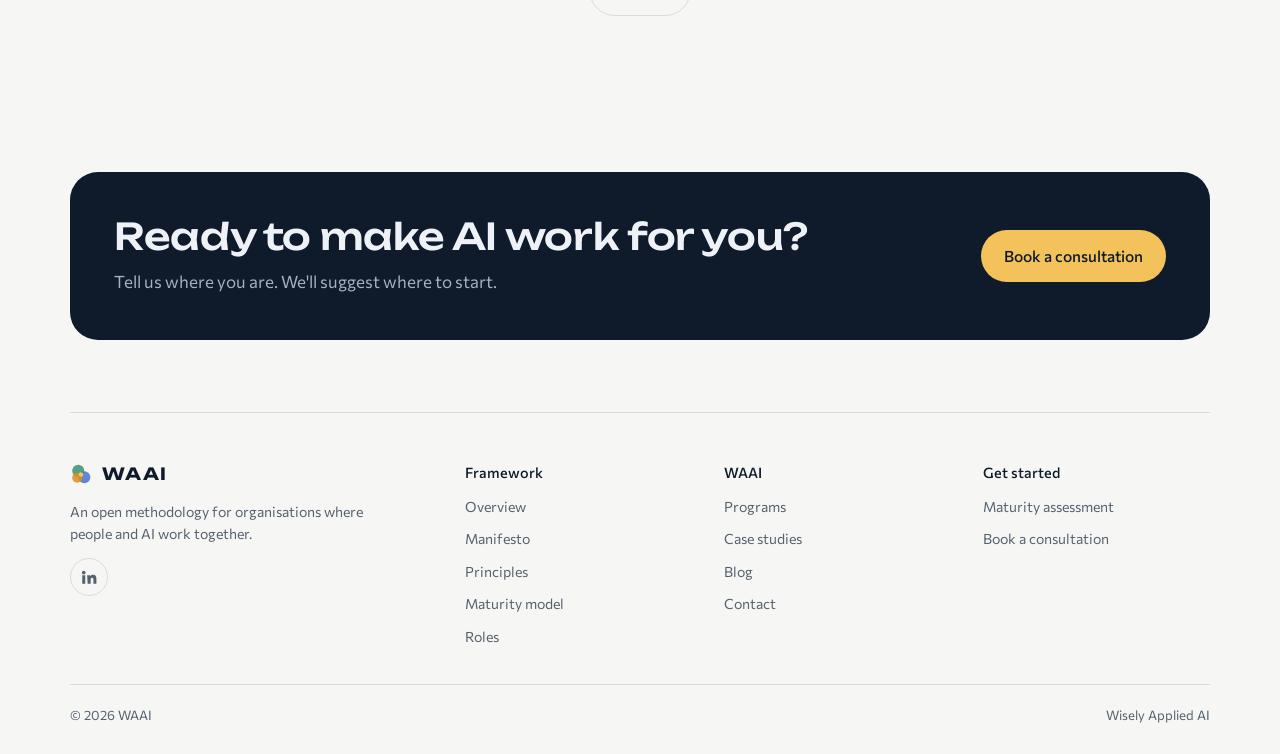
==== commit 245afb59: "Version CSS/JS URLs so browsers pick up the new styles despite 7-day cache Co-Authored-By: Claude Op" ====
--- a/index.html
+++ b/index.html
@@ -83,7 +83,7 @@
 <link rel="preconnect" href="https://fonts.googleapis.com">
 <link rel="preconnect" href="https://fonts.gstatic.com" crossorigin>
 <link rel="stylesheet" href="https://fonts.googleapis.com/css2?family=Unbounded:wght@400;500;700&family=Commissioner:wght@300;400;500;600&family=IBM+Plex+Mono:wght@400;500&display=swap">
-<link rel="stylesheet" href="assets/css/site.css">
+<link rel="stylesheet" href="assets/css/site.css?v=20261127">
 </head>
 <body>
 <header class="nav">
@@ -522,6 +522,6 @@
     <div class="fbot"><span>© 2026 WAAI</span><span data-i="foot1">Wisely Applied AI</span></div>
   </footer>
 </div>
-<script src="assets/js/site.js"></script>
+<script src="assets/js/site.js?v=20261127"></script>
 </body>
 </html>
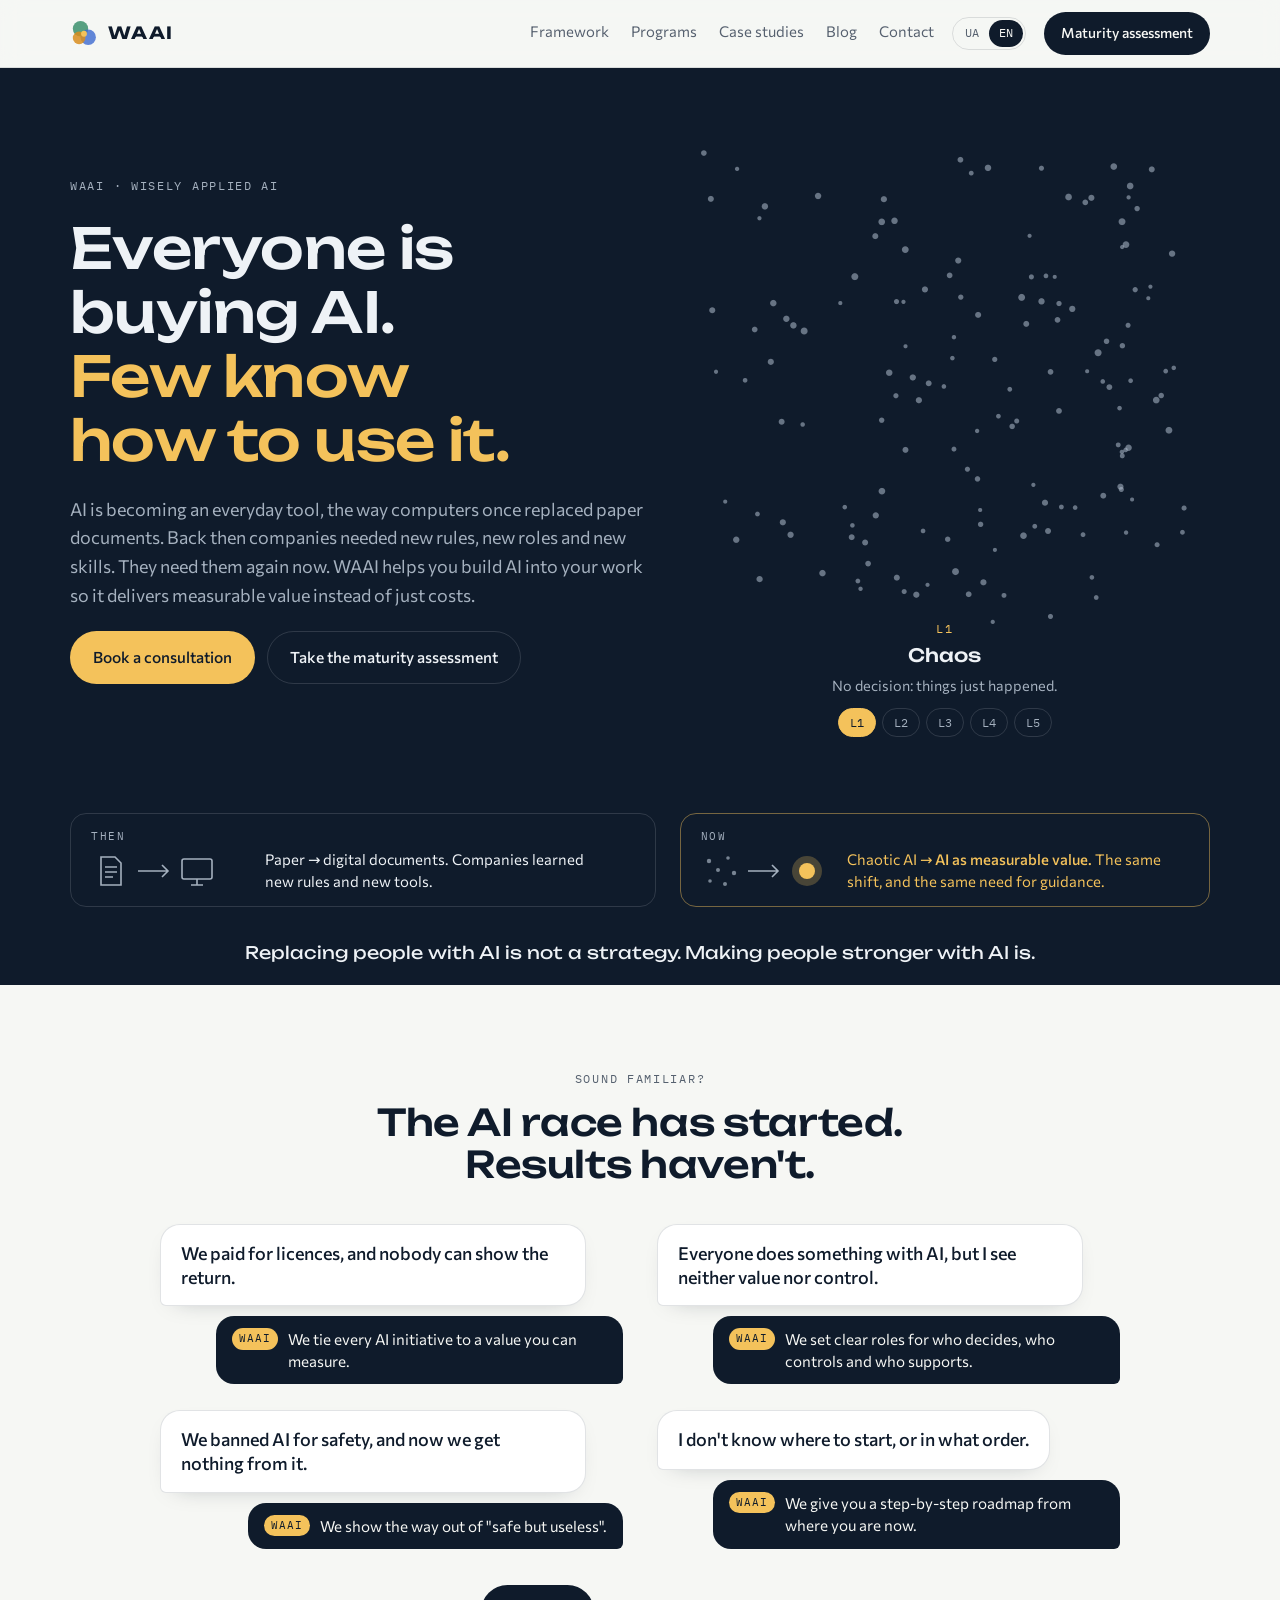
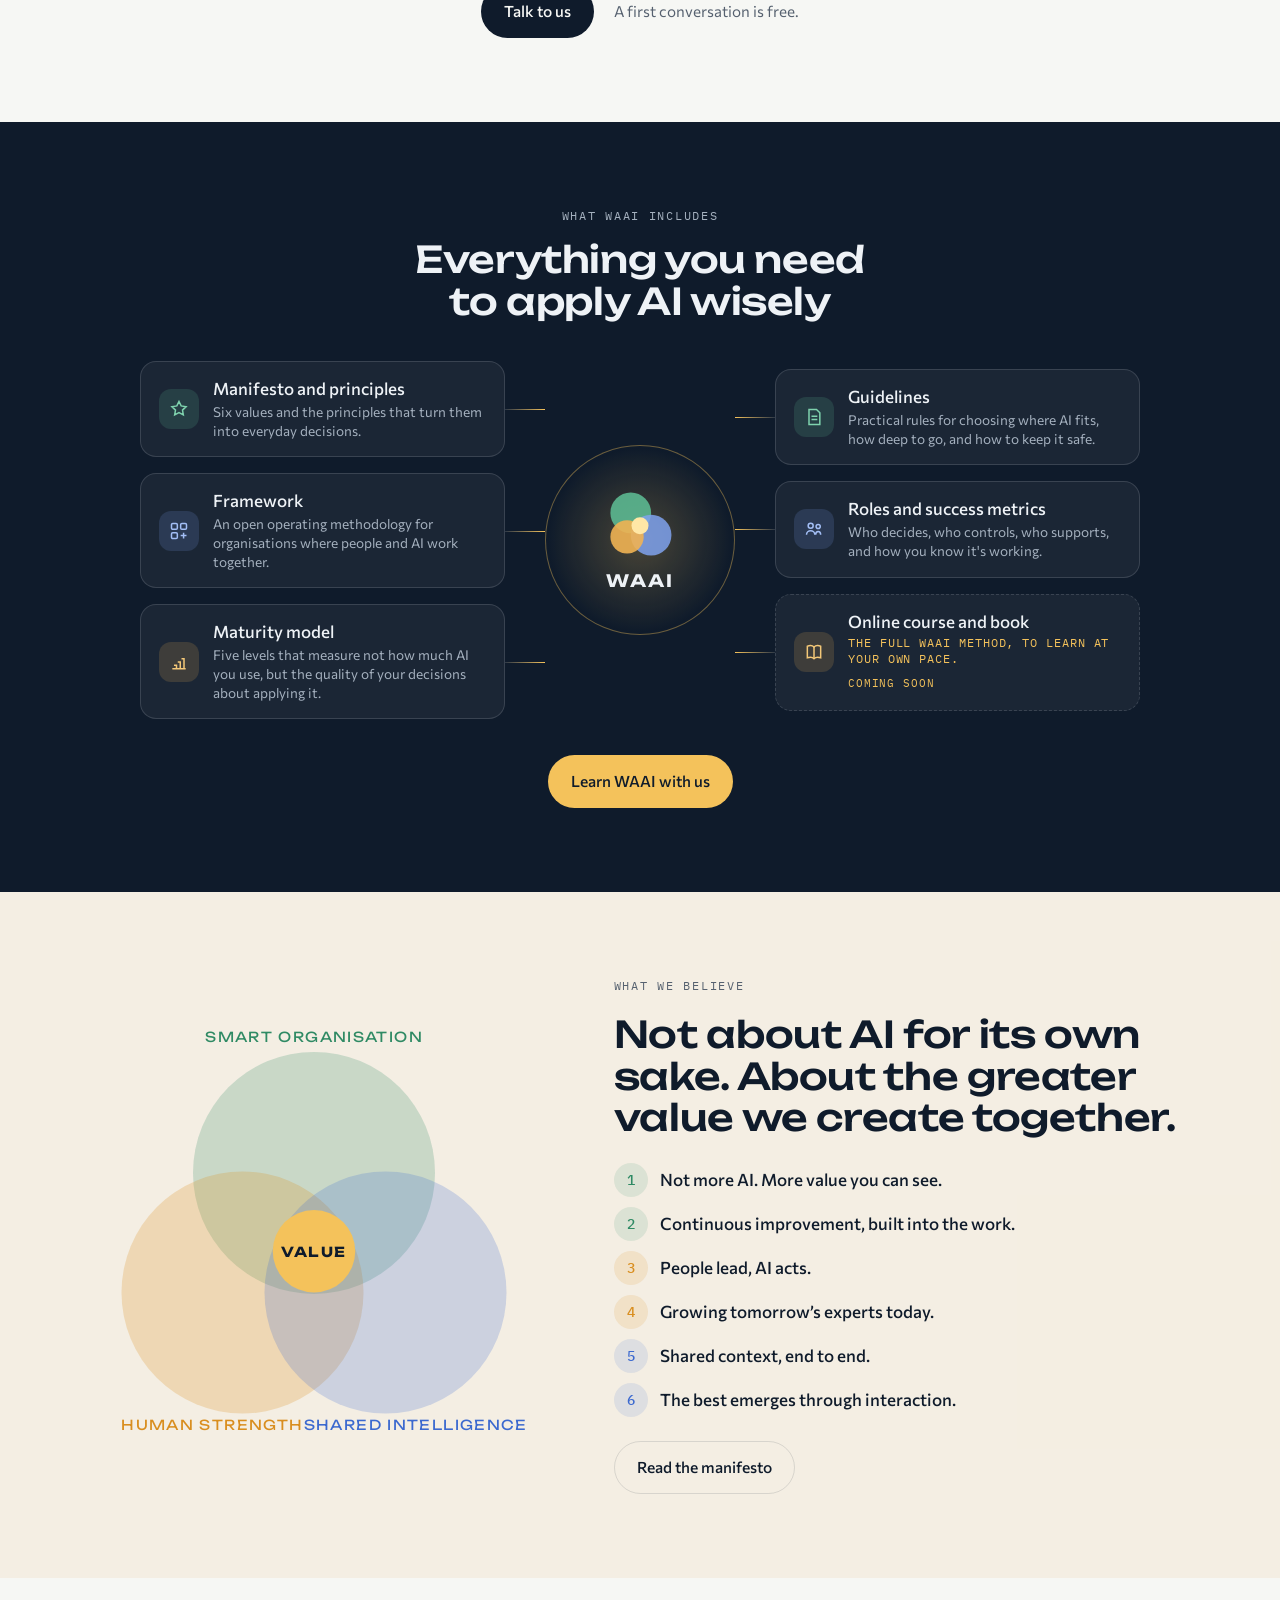
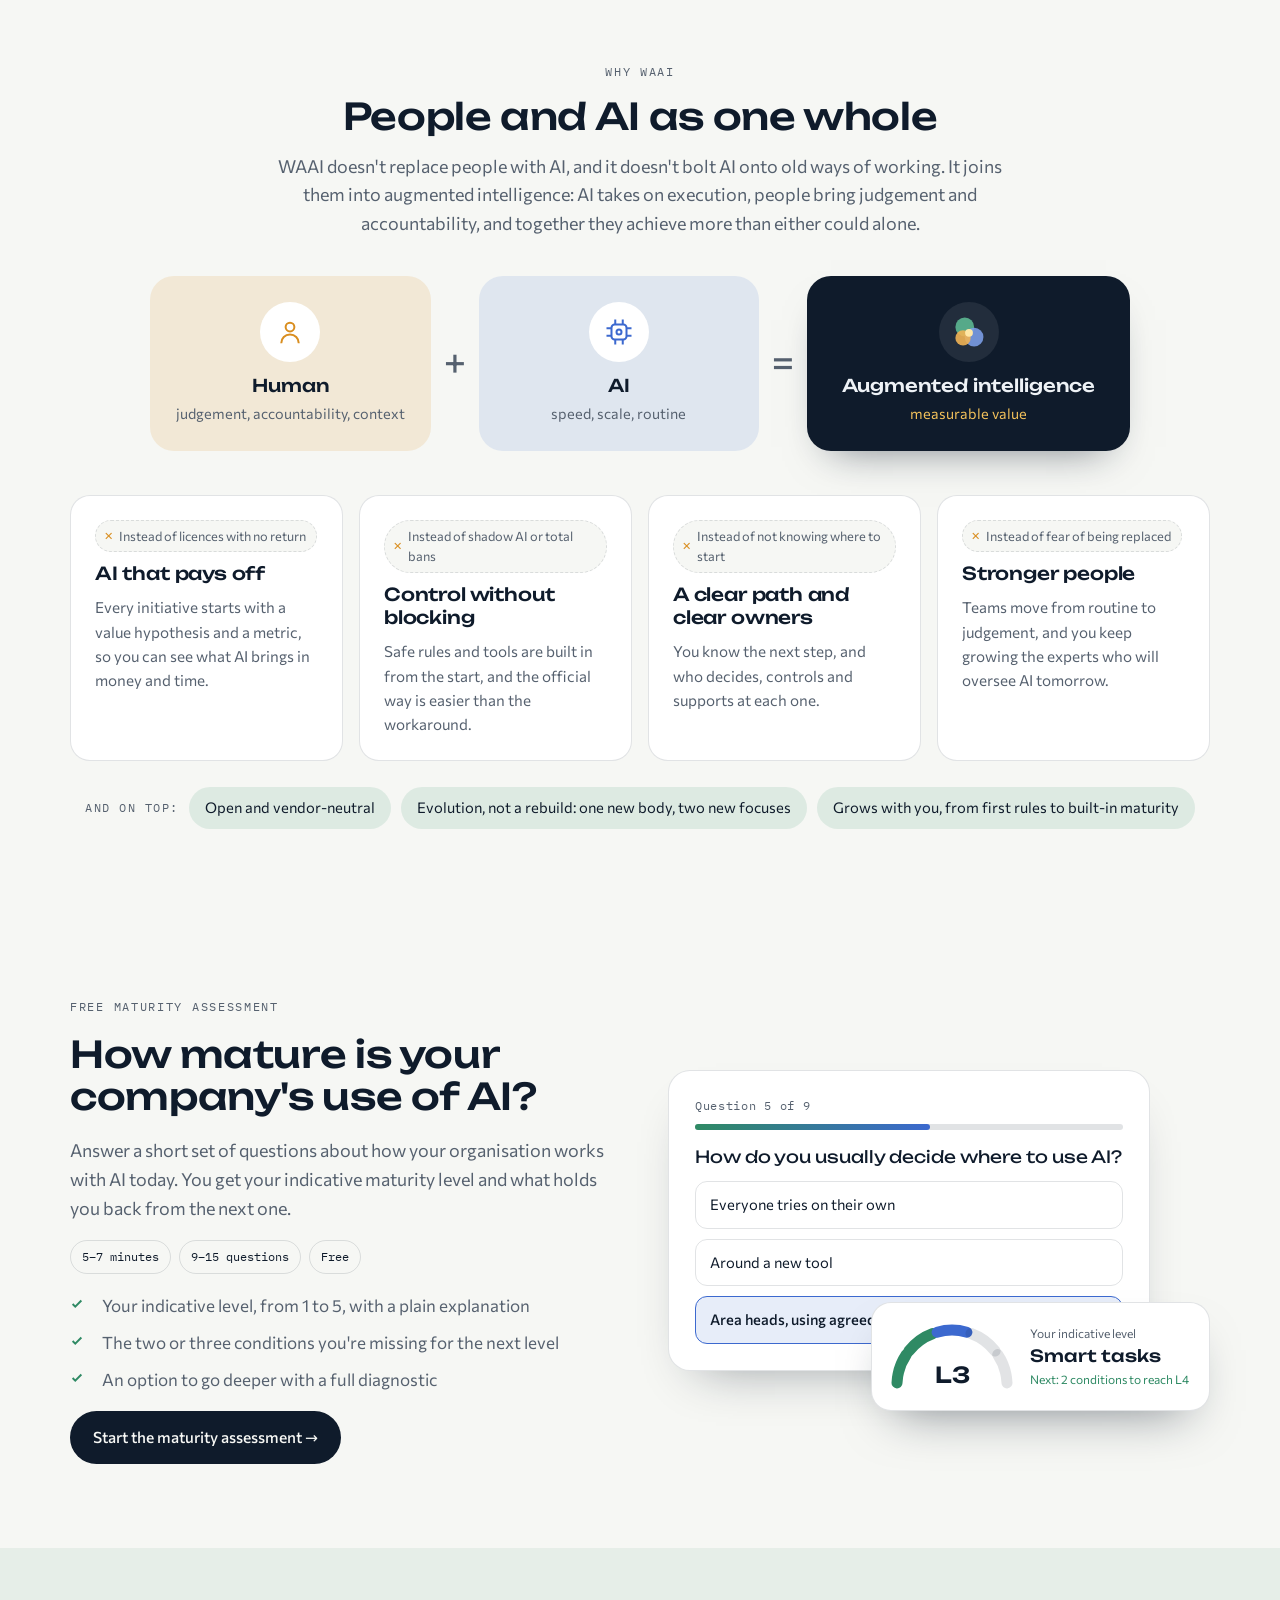
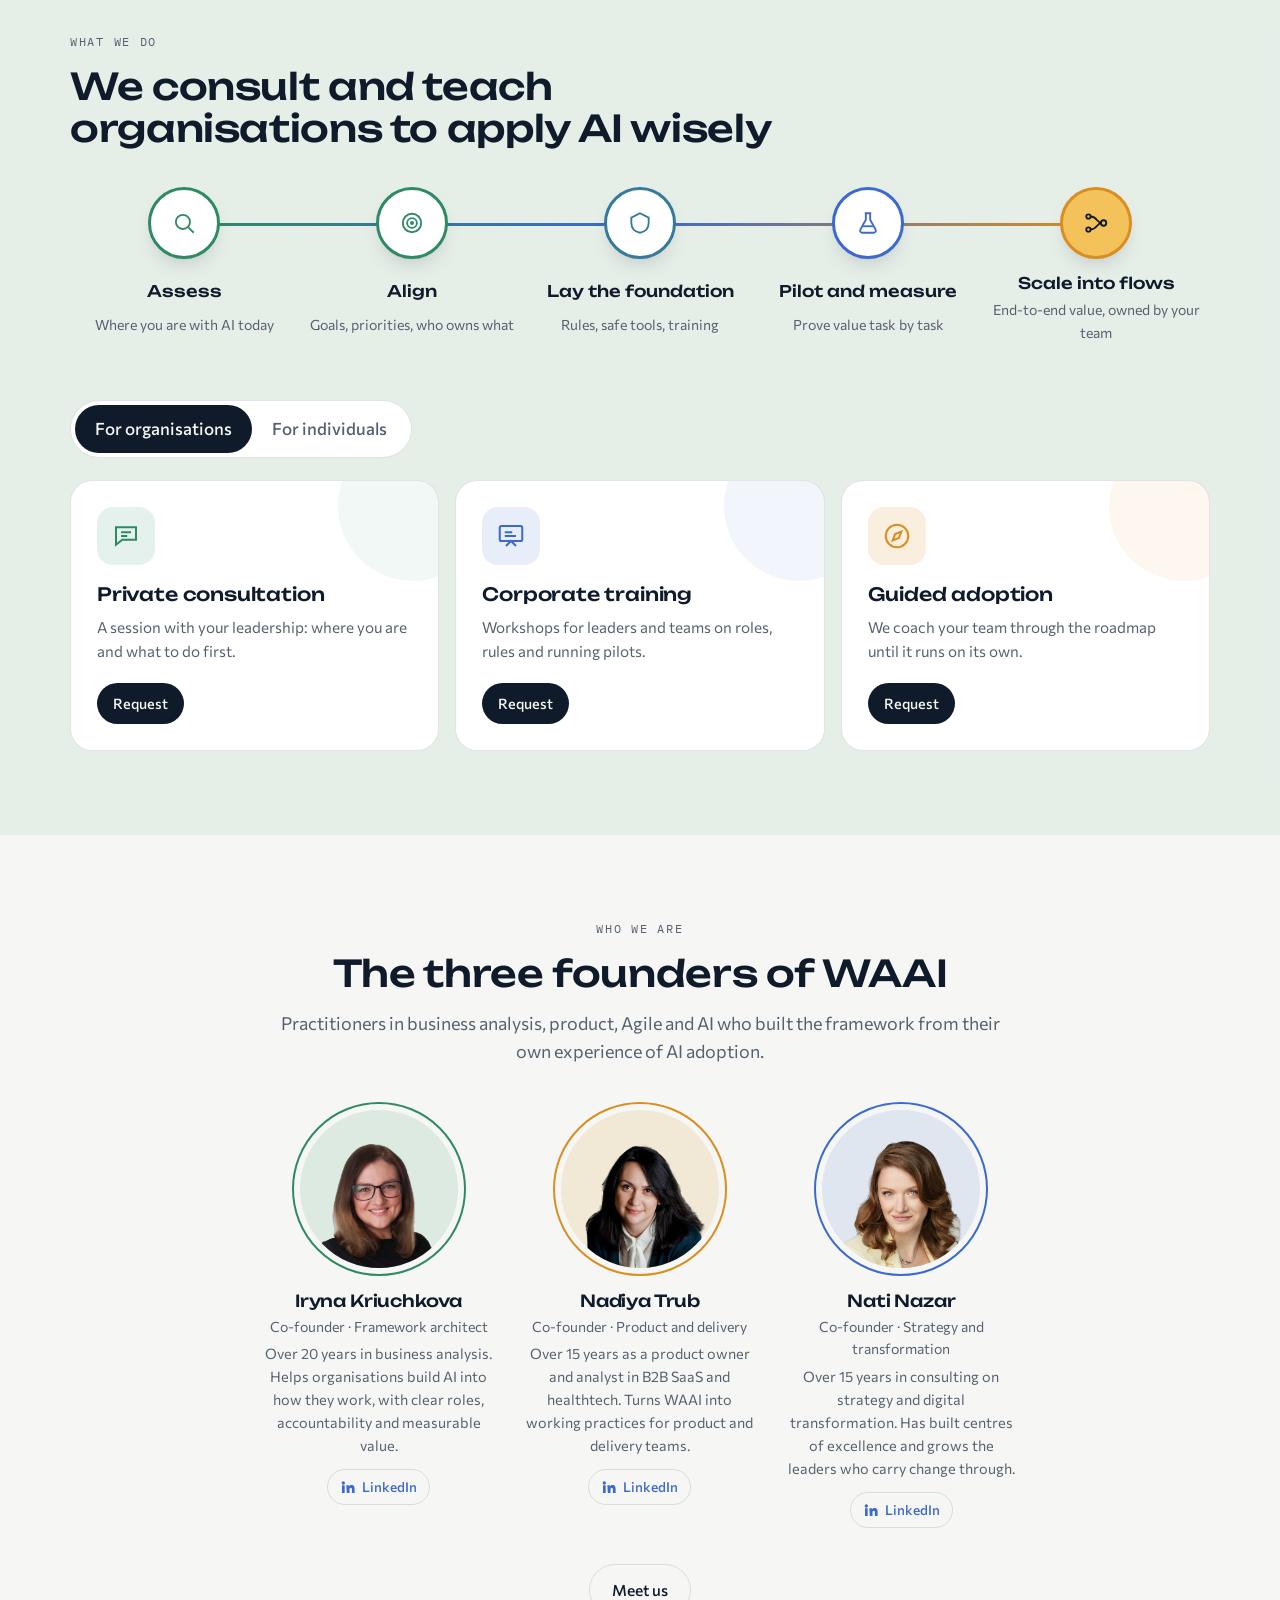
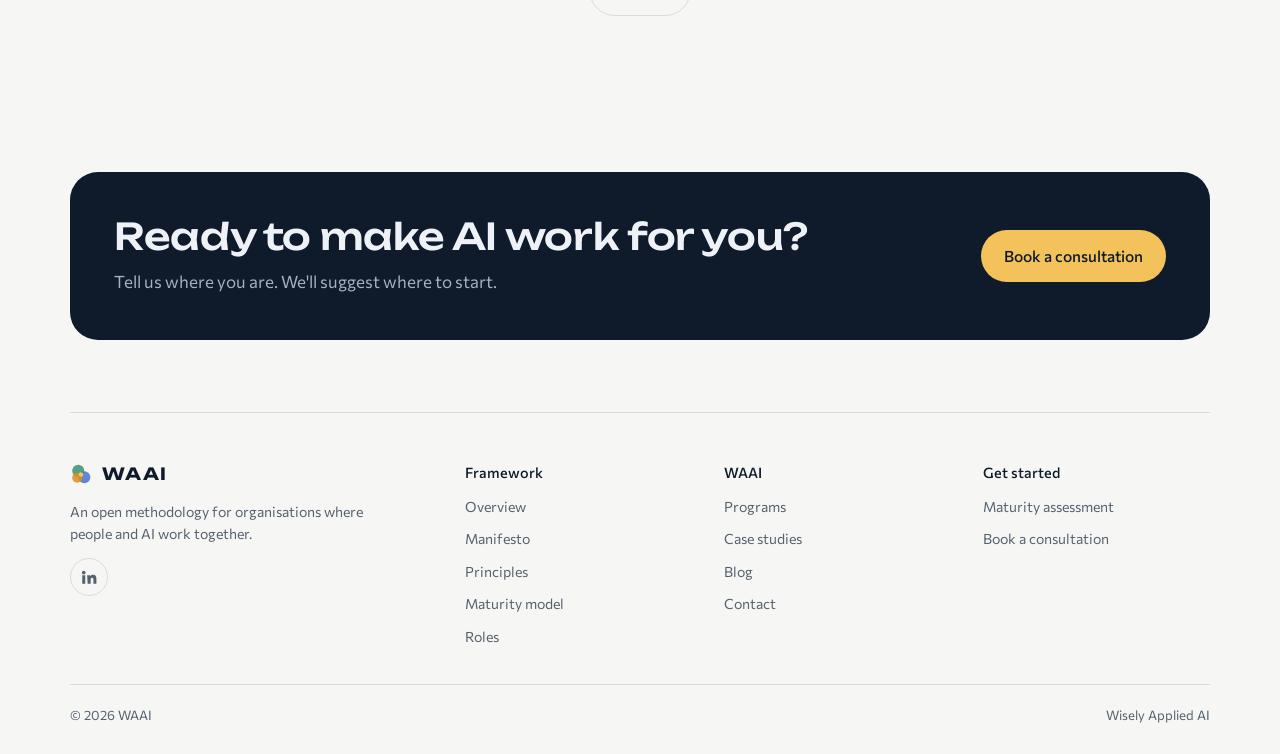
==== commit 0fffdd5b: "Publish the AI maturity assessment at /assessment/ Rule-based L1-L5 level, streamed AI comment throu" ====
--- a/index.html
+++ b/index.html
@@ -103,7 +103,7 @@
       <button type="button" id="lang-uk" aria-pressed="false">UA</button>
       <button type="button" id="lang-en" aria-pressed="true">EN</button>
     </div>
-    <a class="btn btn-primary navcta js-assess" href="#contact" data-i="navAssess">Maturity assessment</a>
+    <a class="btn btn-primary navcta js-assess" href="/assessment/" data-i="navAssess">Maturity assessment</a>
     <button class="burger" id="burger" type="button" aria-label="Menu" aria-expanded="false" aria-controls="menu"><svg width="20" height="20" viewBox="0 0 20 20" fill="none" stroke="currentColor" stroke-width="1.8" aria-hidden="true"><path d="M3 6h14M3 10h14M3 14h14"/></svg></button>
   </div>
 </header>
@@ -119,7 +119,7 @@
         <p class="lede" data-i="heroLede">AI is becoming an everyday tool, the way computers once replaced paper documents. Back then companies needed new rules, new roles and new skills. They need them again now. WAAI helps you build AI into your work so it delivers measurable value instead of just costs.</p>
         <div class="hero-ctas">
           <a class="btn btn-amber" href="#contact" data-i="ctaConsult">Book a consultation</a>
-          <a class="btn btn-ghost-dark js-assess" href="#contact" data-i="ctaAssess">Take the maturity assessment</a>
+          <a class="btn btn-ghost-dark js-assess" href="/assessment/" data-i="ctaAssess">Take the maturity assessment</a>
         </div>
       </div>
       <div class="cover">
@@ -264,7 +264,7 @@
           <li><svg width="14" height="14" viewBox="0 0 16 16" fill="none" stroke="currentColor" stroke-width="2.2" aria-hidden="true"><path d="M3 8l3 3 7-7"/></svg><span data-i="ag2">The two or three conditions you're missing for the next level</span></li>
           <li><svg width="14" height="14" viewBox="0 0 16 16" fill="none" stroke="currentColor" stroke-width="2.2" aria-hidden="true"><path d="M3 8l3 3 7-7"/></svg><span data-i="ag3">An option to go deeper with a full diagnostic</span></li>
         </ul>
-        <div><a class="btn btn-primary js-assess" href="#contact" data-i="asStart">Start the maturity assessment →</a></div>
+        <div><a class="btn btn-primary js-assess" href="/assessment/" data-i="asStart">Start the maturity assessment →</a></div>
       </div>
       <div class="mock" aria-hidden="true">
         <div class="mock-q">
@@ -427,7 +427,7 @@
     <div class="lvl"><span class="code">L4<b data-i="l4">Smart flows</b></span><p data-i="ml4">The same for whole flows: areas are stitched into an end-to-end flow without losing context, and the team reassesses which tasks to keep, merge or remove.</p><p class="dec" data-i="md4">Weighed for the whole flow, including whether every task is needed.</p></div>
     <div class="lvl"><span class="code">L5<b data-i="l5">Built-in maturity</b></span><p data-i="ml5">Fit reproduces itself: new flows are designed optimal from the start, and existing ones are continuously reviewed and improved.</p><p class="dec" data-i="md5">Made up front and reviewed regularly.</p></div>
   </div>
-  <div class="cta-row pbottom"><a class="btn btn-primary js-assess" href="#contact" data-i="asFind">Find your level →</a></div>
+  <div class="cta-row pbottom"><a class="btn btn-primary js-assess" href="/assessment/" data-i="asFind">Find your level →</a></div>
 </main></div>
 
 <div class="page" data-page="roles"><main class="wrap">
@@ -517,7 +517,7 @@
       <div class="fbrand"><a class="brand" href="#home"><svg width="22" height="22" viewBox="0 0 40 40" aria-hidden="true"><circle cx="15" cy="14" r="11" fill="var(--green)" opacity=".8"/><circle cx="26" cy="26" r="11" fill="var(--blue)" opacity=".8"/><circle cx="13" cy="27" r="9" fill="var(--amber)" opacity=".85"/><circle cx="20" cy="21" r="4.2" fill="var(--core)"/></svg>WAAI</a><p data-i="footTag">An open methodology for organisations where people and AI work together.</p><div class="soc" aria-label="Social media"><a href="https://www.linkedin.com/company/waai-framework/?viewAsMember=true" target="_blank" rel="noopener" aria-label="LinkedIn" title="LinkedIn"><svg width="18" height="18" viewBox="0 0 24 24" fill="currentColor" aria-hidden="true"><path d="M4.98 3.5a2.5 2.5 0 1 1 0 5 2.5 2.5 0 0 1 0-5zM3 9.5h4V21H3zM9.5 9.5h3.8v1.6h.06c.53-1 1.83-2.06 3.77-2.06 4.03 0 4.77 2.65 4.77 6.1V21h-4v-5.1c0-1.22-.02-2.8-1.7-2.8-1.71 0-1.97 1.33-1.97 2.7V21h-4z"/></svg></a></div></div>
       <div class="fcol"><b data-i="mFramework">Framework</b><a href="#framework" data-i="sOverview">Overview</a><a href="#manifesto" data-i="sManifesto">Manifesto</a><a href="#principles" data-i="sPrinciples">Principles</a><a href="#maturity" data-i="sMaturity">Maturity model</a><a href="#roles" data-i="sRoles">Roles</a></div>
       <div class="fcol"><b data-i="footCo">WAAI</b><a href="#programs" data-i="mPrograms">Programs</a><a href="#cases" data-i="mCases">Case studies</a><a href="#blog" data-i="mBlog">Blog</a><a href="#contact" data-i="mContact">Contact</a></div>
-      <div class="fcol"><b data-i="footStart">Get started</b><a href="#contact" class="js-assess" data-i="navAssess">Maturity assessment</a><a href="#contact" data-i="ctaConsult">Book a consultation</a></div>
+      <div class="fcol"><b data-i="footStart">Get started</b><a href="/assessment/" class="js-assess" data-i="navAssess">Maturity assessment</a><a href="#contact" data-i="ctaConsult">Book a consultation</a></div>
     </div>
     <div class="fbot"><span>© 2026 WAAI</span><span data-i="foot1">Wisely Applied AI</span></div>
   </footer>
